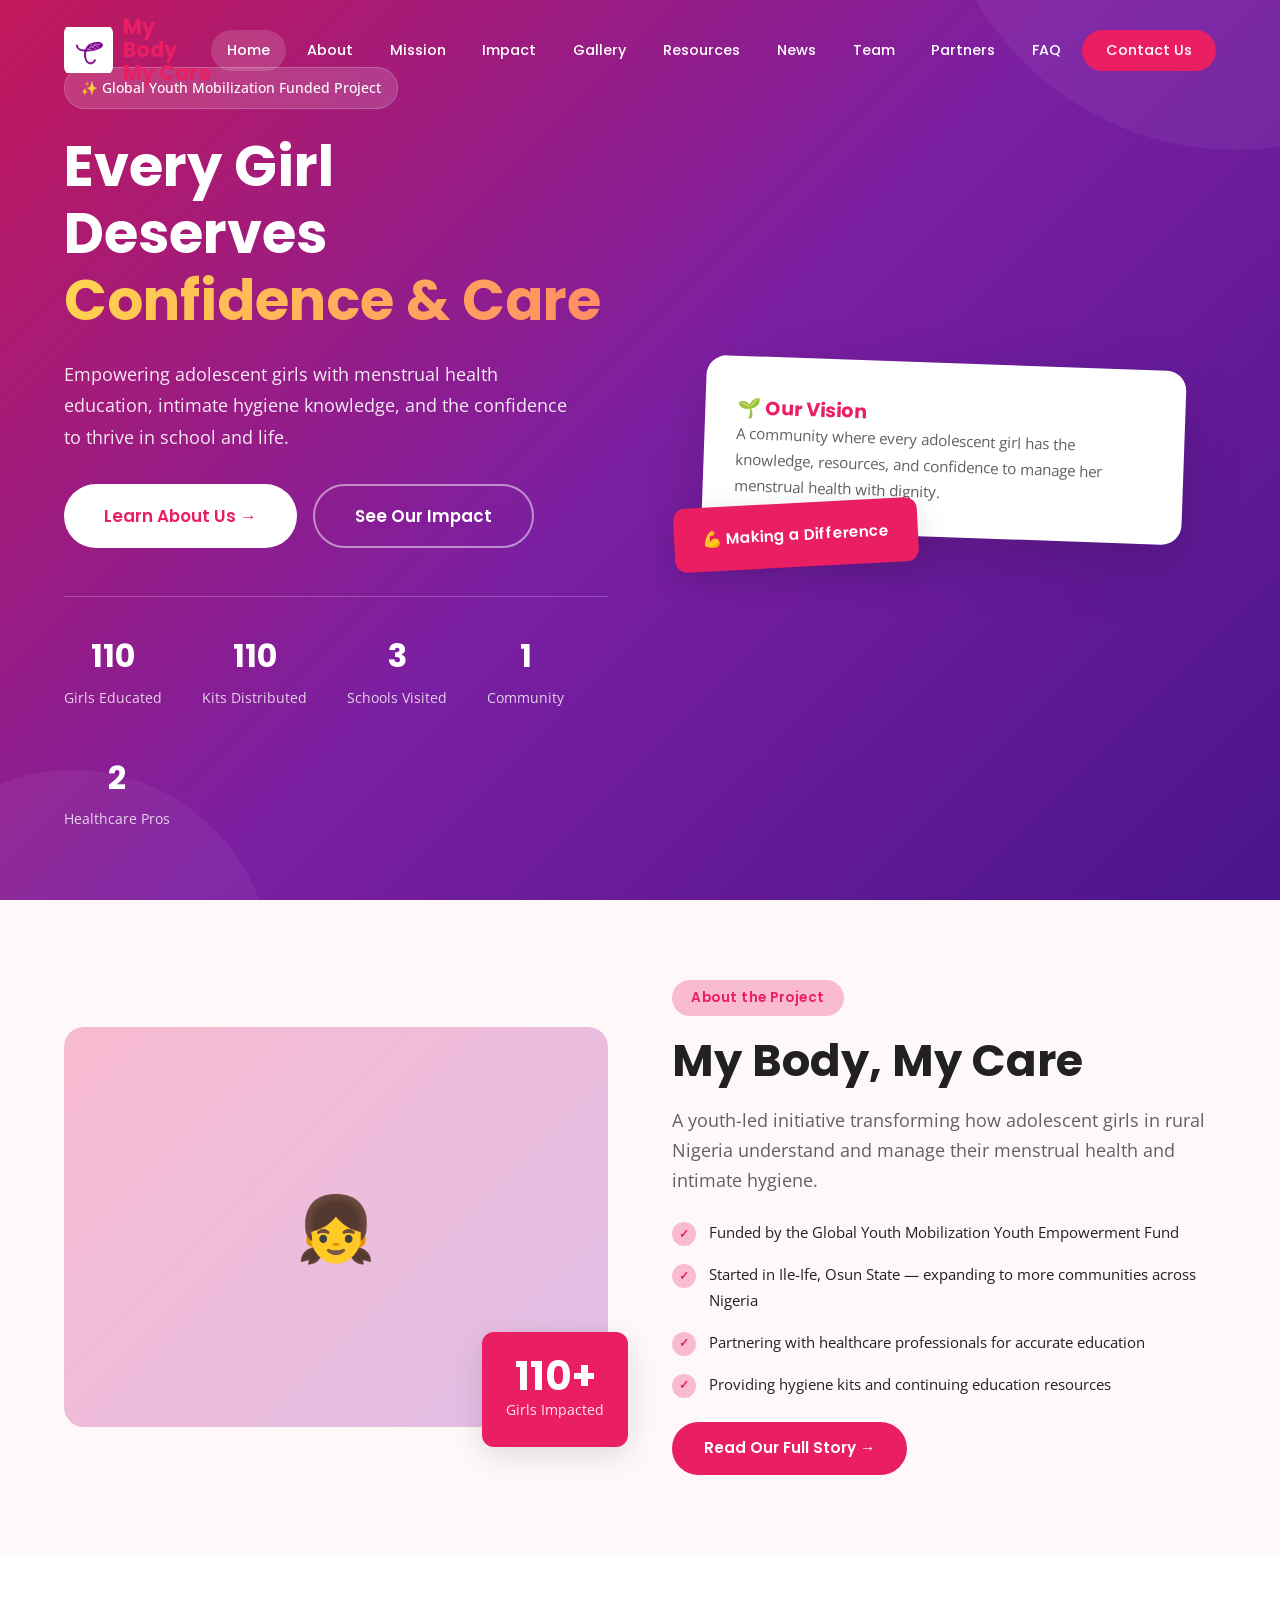
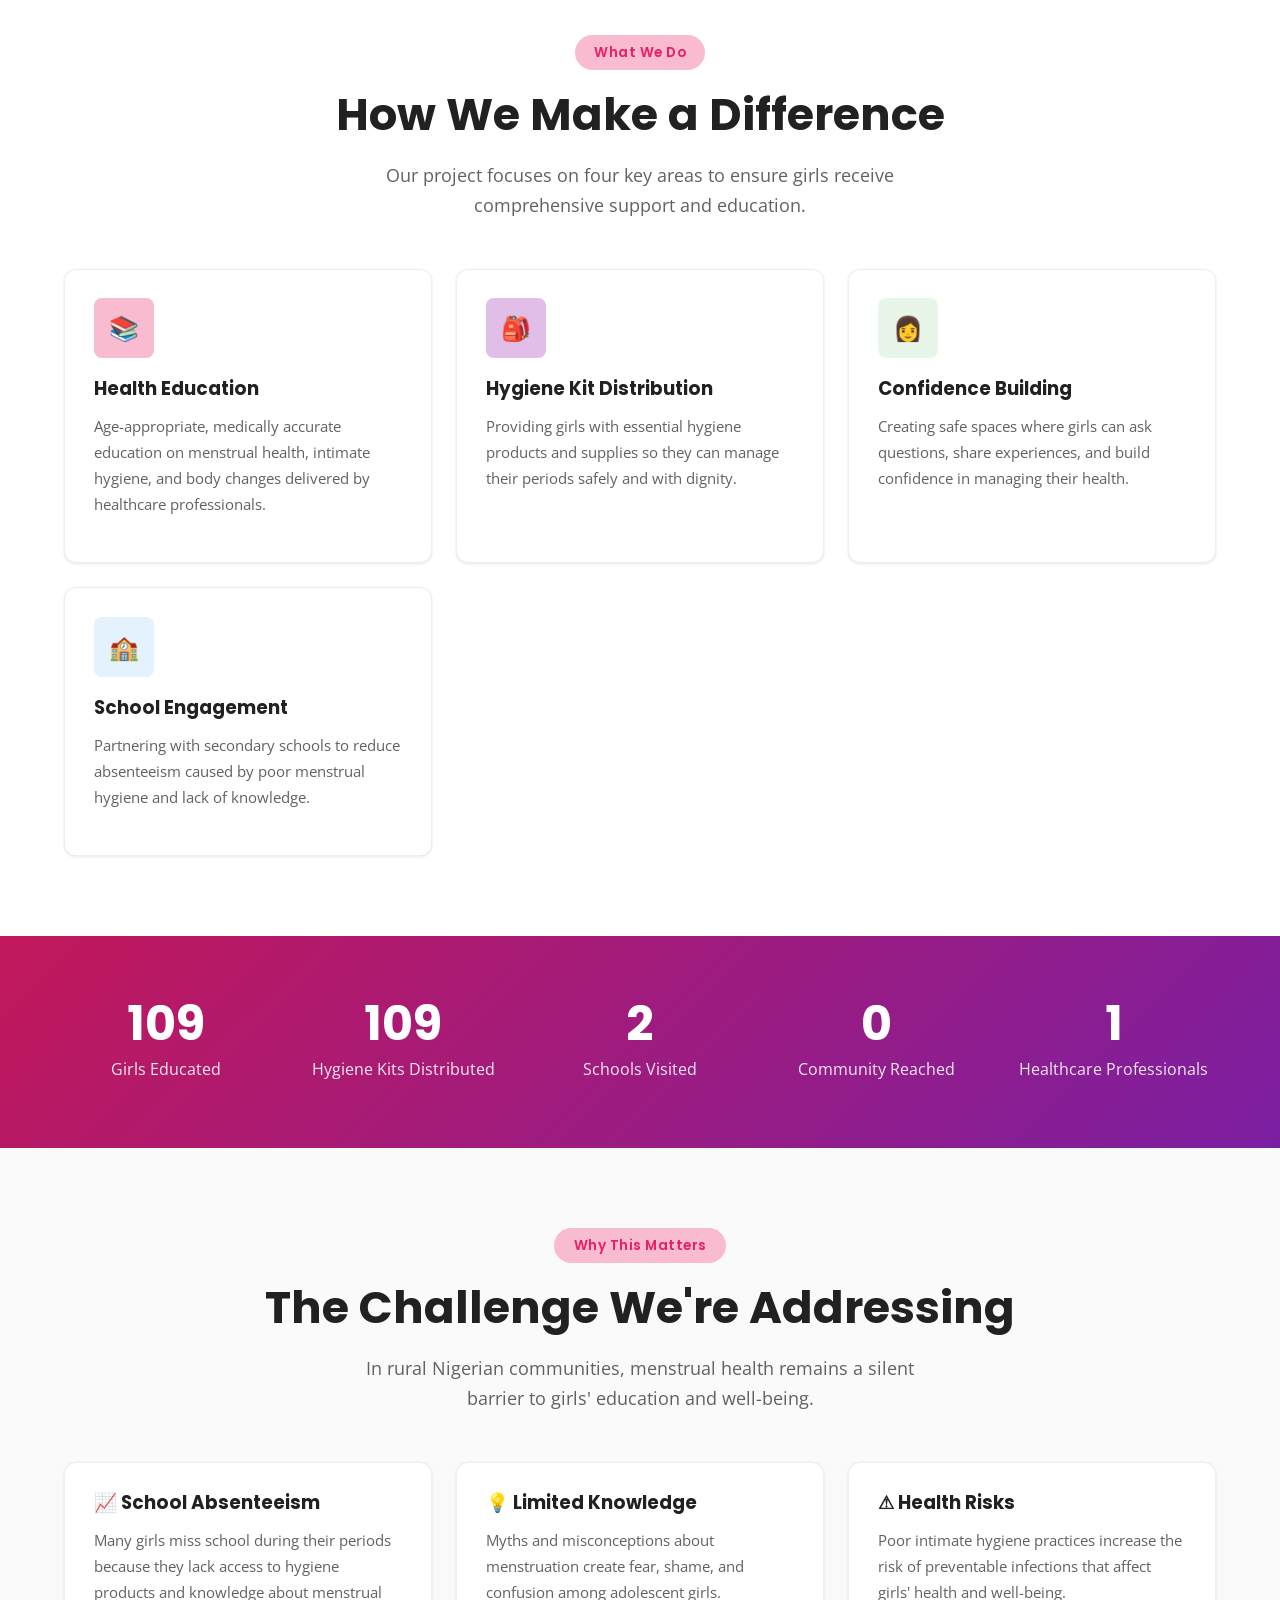
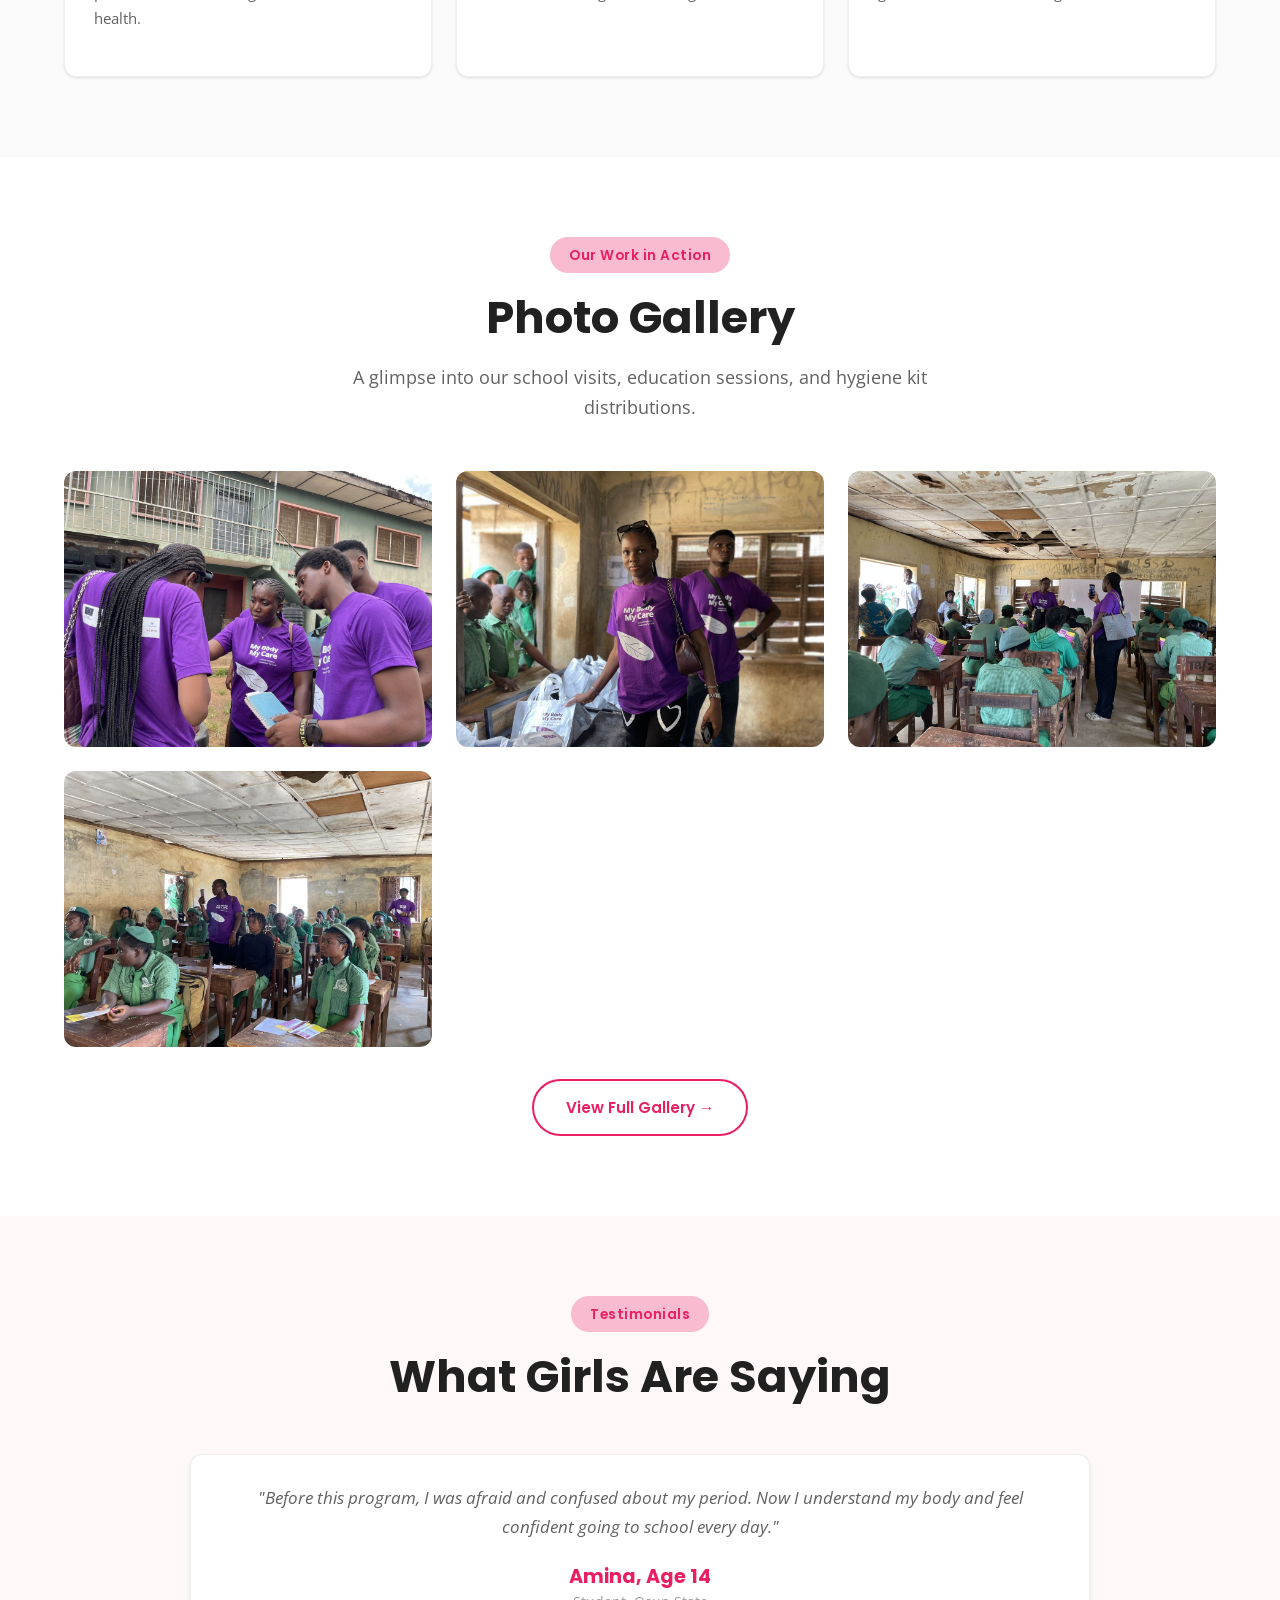
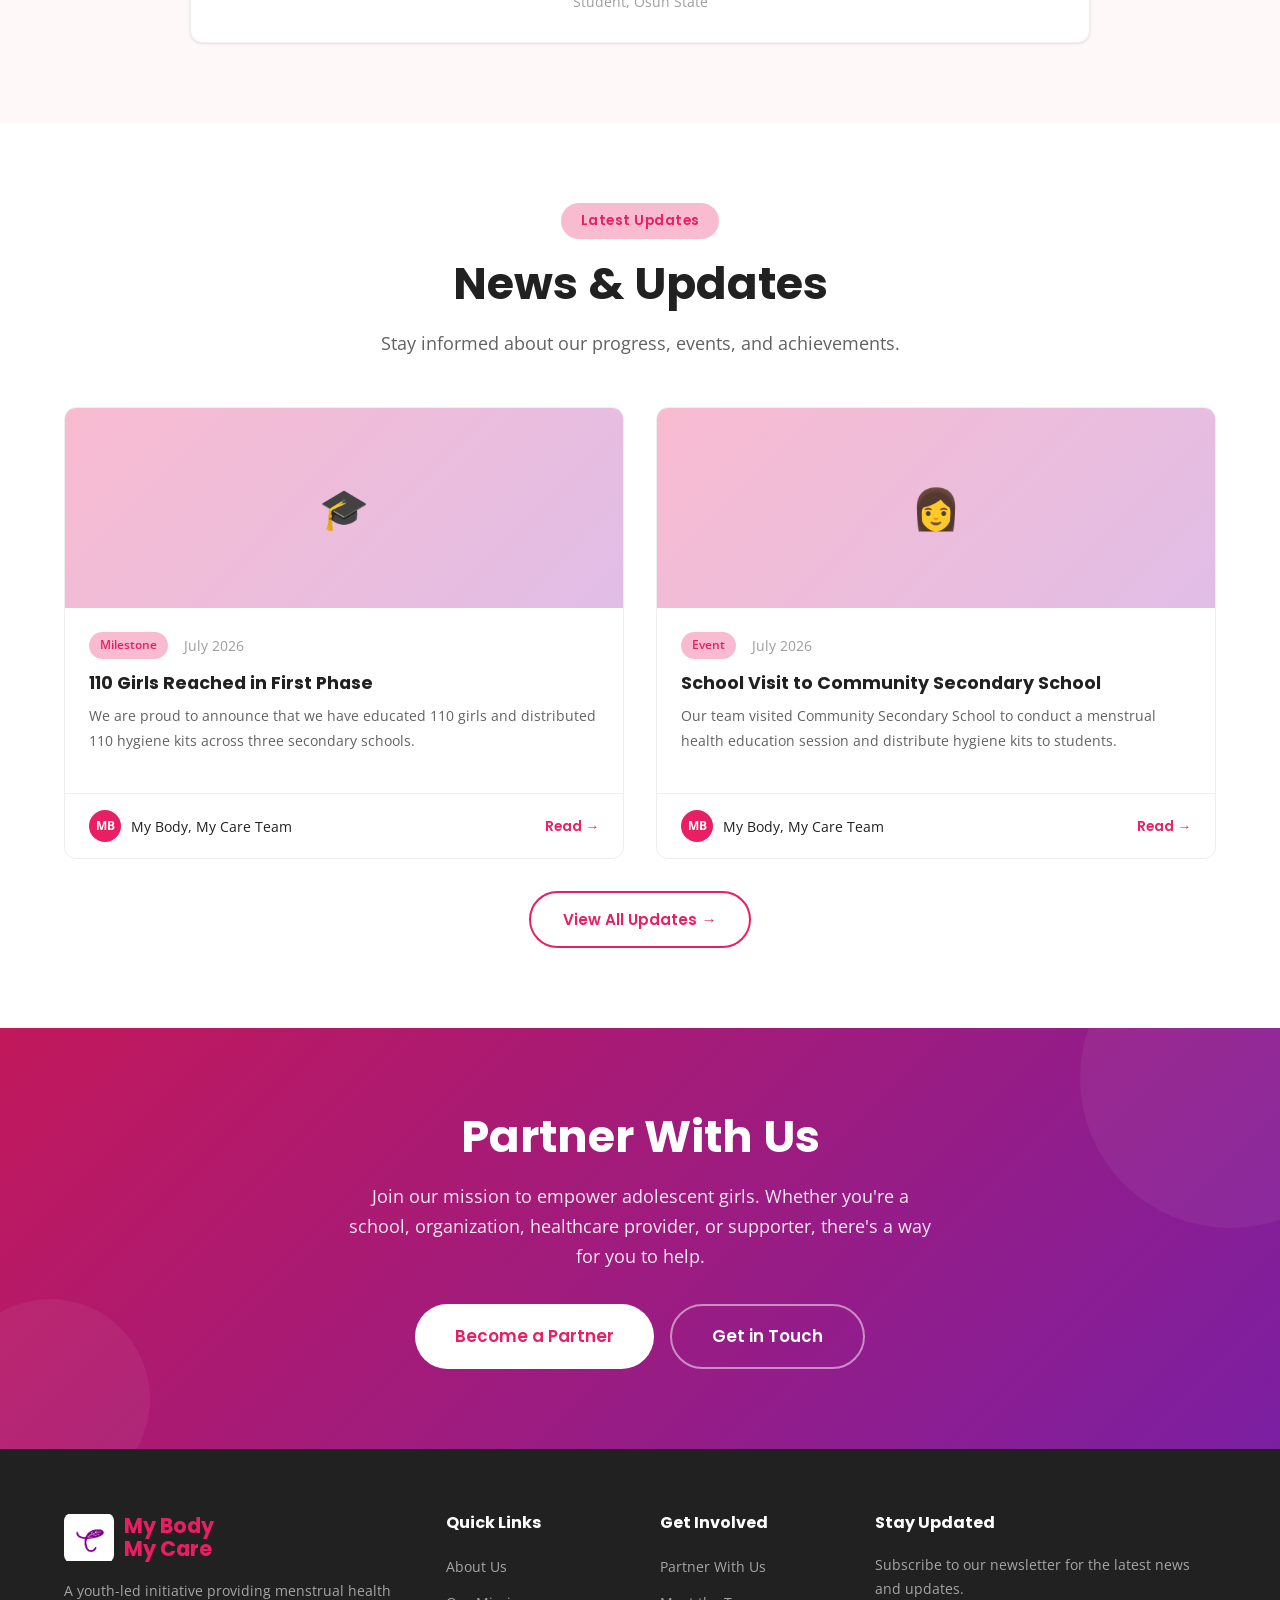
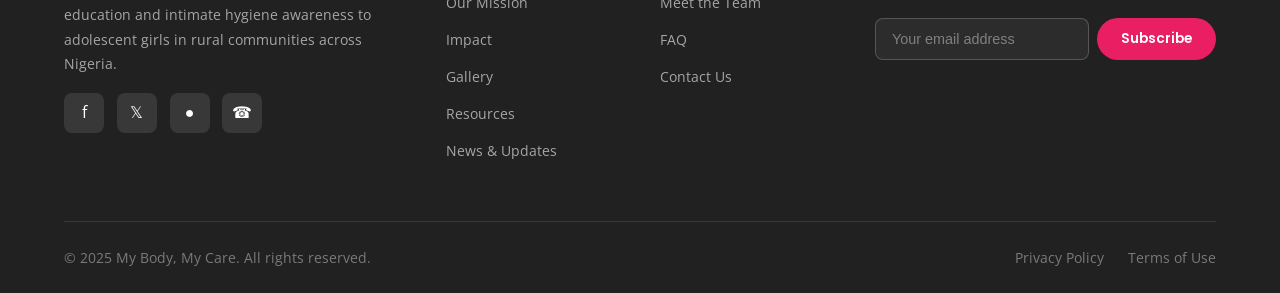
==== index.html @ 306cb2c7 "Fix news dates: Grant Sep 2025, others Jun/Jul 2026" ====
<!DOCTYPE html>
<html lang="en">
<head>
  <meta charset="UTF-8">
  <meta name="viewport" content="width=device-width, initial-scale=1.0">
  <meta name="description" content="My Body, My Care - Intimate hygiene awareness and menstrual health education for adolescent girls in rural communities across Nigeria.">
  <meta name="keywords" content="menstrual health, intimate hygiene, girls education, Nigeria, youth empowerment, SDG3, SDG5">
  <meta name="author" content="My Body, My Care Project">
  <meta property="og:title" content="My Body, My Care - Intimate Hygiene Awareness for Girls">
  <meta property="og:description" content="Empowering adolescent girls with menstrual health education and intimate hygiene awareness in rural Nigeria.">
  <meta property="og:type" content="website">
  <title>My Body, My Care | Intimate Hygiene Awareness for Girls</title>
  <link rel="preconnect" href="https://fonts.googleapis.com">
  <link rel="preconnect" href="https://fonts.gstatic.com" crossorigin>
  <link href="https://fonts.googleapis.com/css2?family=Open+Sans:wght@400;500;600;700&family=Poppins:wght@400;500;600;700;800&display=swap" rel="stylesheet">
  <link rel="stylesheet" href="css/style.css">
</head>
<body>

  <!-- Navigation -->
  <nav class="navbar" id="navbar">
    <div class="container">
      <a href="index.html" class="navbar-brand"><span class="brand-icon"><img src="images/logo.jpeg" alt="My Body My Care Logo"></span><span class="brand-text"><span class="brand-line">My Body</span><span class="brand-line">My Care</span></span></a>
      <div class="nav-links" id="navLinks">
        <a href="index.html" class="active">Home</a>
        <a href="about.html">About</a>
        <a href="mission.html">Mission</a>
        <a href="impact.html">Impact</a>
        <a href="gallery.html">Gallery</a>
        <a href="resources.html">Resources</a>
        <a href="news.html">News</a>
        <a href="team.html">Team</a>
        <a href="partners.html">Partners</a>
        <a href="faq.html">FAQ</a>
        <a href="contact.html" class="nav-cta">Contact Us</a>
      </div>
      <button class="menu-toggle" id="menuToggle" aria-label="Toggle menu">
        <span></span>
        <span></span>
        <span></span>
      </button>
    </div>
    <div class="menu-overlay" id="menuOverlay"></div>
  </nav>

  <!-- Hero Section -->
  <section class="hero">
    <div class="container">
      <div class="hero-content">
        <span class="hero-badge">&#10024; Global Youth Mobilization Funded Project</span>
        <h1>
          Every Girl Deserves
          <span class="highlight">Confidence & Care</span>
        </h1>
        <p>Empowering adolescent girls with menstrual health education, intimate hygiene knowledge, and the confidence to thrive in school and life.</p>
        <div class="hero-buttons">
          <a href="about.html" class="btn btn-white btn-lg">Learn About Us &#8594;</a>
          <a href="impact.html" class="btn btn-outline btn-lg" style="border-color:rgba(255,255,255,0.5);color:#fff;">See Our Impact</a>
        </div>
        <div class="hero-stats">
          <div class="hero-stat">
            <span class="stat-number" data-count="110">0</span>
            <span class="stat-label">Girls Educated</span>
          </div>
          <div class="hero-stat">
            <span class="stat-number" data-count="110">0</span>
            <span class="stat-label">Kits Distributed</span>
          </div>
          <div class="hero-stat">
            <span class="stat-number" data-count="3">0</span>
            <span class="stat-label">Schools Visited</span>
          </div>
          <div class="hero-stat">
            <span class="stat-number" data-count="1">0</span>
            <span class="stat-label">Community</span>
          </div>
          <div class="hero-stat">
            <span class="stat-number" data-count="2">0</span>
            <span class="stat-label">Healthcare Pros</span>
          </div>
        </div>
      </div>
      <div class="hero-visual">
        <div class="hero-image-wrapper">
          <div class="hero-card">
            <h4>&#127793; Our Vision</h4>
            <p>A community where every adolescent girl has the knowledge, resources, and confidence to manage her menstrual health with dignity.</p>
          </div>
          <div class="hero-card-alt">
            &#128170; Making a Difference
          </div>
        </div>
      </div>
    </div>
  </section>

  <!-- About Preview -->
  <section class="py-section bg-pink">
    <div class="container">
      <div class="about-grid">
        <div class="about-image fade-up">
          <div class="image-placeholder">&#128103;</div>
          <div class="experience-badge">
            <span class="badge-number">110+</span>
            <span class="badge-text">Girls Impacted</span>
          </div>
        </div>
        <div class="about-content fade-up">
          <span class="section-badge">About the Project</span>
          <h2>My Body, My Care</h2>
          <p class="lead">A youth-led initiative transforming how adolescent girls in rural Nigeria understand and manage their menstrual health and intimate hygiene.</p>
          <ul class="about-list">
            <li>
              <span class="check-icon">&#10003;</span>
              <span>Funded by the Global Youth Mobilization Youth Empowerment Fund</span>
            </li>
            <li>
              <span class="check-icon">&#10003;</span>
              <span>Started in Ile-Ife, Osun State &mdash; expanding to more communities across Nigeria</span>
            </li>
            <li>
              <span class="check-icon">&#10003;</span>
              <span>Partnering with healthcare professionals for accurate education</span>
            </li>
            <li>
              <span class="check-icon">&#10003;</span>
              <span>Providing hygiene kits and continuing education resources</span>
            </li>
          </ul>
          <a href="about.html" class="btn btn-primary">Read Our Full Story &#8594;</a>
        </div>
      </div>
    </div>
  </section>

  <!-- What We Do -->
  <section class="py-section">
    <div class="container">
      <div class="section-header fade-up">
        <span class="section-badge">What We Do</span>
        <h2 class="section-title">How We Make a Difference</h2>
        <p class="section-subtitle">Our project focuses on four key areas to ensure girls receive comprehensive support and education.</p>
      </div>
      <div class="features-grid">
        <div class="card fade-up">
          <div class="card-body">
            <div class="card-icon pink">&#128218;</div>
            <h3>Health Education</h3>
            <p>Age-appropriate, medically accurate education on menstrual health, intimate hygiene, and body changes delivered by healthcare professionals.</p>
          </div>
        </div>
        <div class="card fade-up">
          <div class="card-body">
            <div class="card-icon purple">&#127890;</div>
            <h3>Hygiene Kit Distribution</h3>
            <p>Providing girls with essential hygiene products and supplies so they can manage their periods safely and with dignity.</p>
          </div>
        </div>
        <div class="card fade-up">
          <div class="card-body">
            <div class="card-icon green">&#128105;</div>
            <h3>Confidence Building</h3>
            <p>Creating safe spaces where girls can ask questions, share experiences, and build confidence in managing their health.</p>
          </div>
        </div>
        <div class="card fade-up">
          <div class="card-body">
            <div class="card-icon blue">&#127979;</div>
            <h3>School Engagement</h3>
            <p>Partnering with secondary schools to reduce absenteeism caused by poor menstrual hygiene and lack of knowledge.</p>
          </div>
        </div>
      </div>
    </div>
  </section>

  <!-- Stats Section -->
  <section class="stats-section">
    <div class="container">
      <div class="stats-grid">
        <div class="stat-item fade-up">
          <span class="stat-number" data-count="110">0</span>
          <span class="stat-label">Girls Educated</span>
        </div>
        <div class="stat-item fade-up">
          <span class="stat-number" data-count="110">0</span>
          <span class="stat-label">Hygiene Kits Distributed</span>
        </div>
        <div class="stat-item fade-up">
          <span class="stat-number" data-count="3">0</span>
          <span class="stat-label">Schools Visited</span>
        </div>
        <div class="stat-item fade-up">
          <span class="stat-number" data-count="1">0</span>
          <span class="stat-label">Community Reached</span>
        </div>
        <div class="stat-item fade-up">
          <span class="stat-number" data-count="2">0</span>
          <span class="stat-label">Healthcare Professionals</span>
        </div>
      </div>
    </div>
  </section>

  <!-- Why This Matters -->
  <section class="py-section bg-light">
    <div class="container">
      <div class="section-header fade-up">
        <span class="section-badge">Why This Matters</span>
        <h2 class="section-title">The Challenge We're Addressing</h2>
        <p class="section-subtitle">In rural Nigerian communities, menstrual health remains a silent barrier to girls' education and well-being.</p>
      </div>
      <div class="features-grid">
        <div class="card fade-up">
          <div class="card-body">
            <h3>&#128200; School Absenteeism</h3>
            <p>Many girls miss school during their periods because they lack access to hygiene products and knowledge about menstrual health.</p>
          </div>
        </div>
        <div class="card fade-up">
          <div class="card-body">
            <h3>&#128161; Limited Knowledge</h3>
            <p>Myths and misconceptions about menstruation create fear, shame, and confusion among adolescent girls.</p>
          </div>
        </div>
        <div class="card fade-up">
          <div class="card-body">
            <h3>&#9888; Health Risks</h3>
            <p>Poor intimate hygiene practices increase the risk of preventable infections that affect girls' health and well-being.</p>
          </div>
        </div>
      </div>
    </div>
  </section>

  <!-- Gallery Preview -->
  <section class="py-section">
    <div class="container">
      <div class="section-header fade-up">
        <span class="section-badge">Our Work in Action</span>
        <h2 class="section-title">Photo Gallery</h2>
        <p class="section-subtitle">A glimpse into our school visits, education sessions, and hygiene kit distributions.</p>
      </div>
      <div class="gallery-grid">
        <div class="gallery-item fade-up">
          <img src="images/IMG_1125.jpg" alt="School visit">
          <div class="gallery-overlay">
            <h4>School Visit</h4>
            <p>Health education at secondary school</p>
          </div>
        </div>
        <div class="gallery-item fade-up">
          <img src="images/IMG_1215.jpg" alt="Kit distribution">
          <div class="gallery-overlay">
            <h4>Kit Distribution</h4>
            <p>Providing hygiene products to girls</p>
          </div>
        </div>
        <div class="gallery-item fade-up">
          <img src="images/IMG_1191.jpg" alt="School visit">
          <div class="gallery-overlay">
            <h4>School Visit</h4>
            <p>Educating girls on menstrual health</p>
          </div>
        </div>
        <div class="gallery-item fade-up">
          <img src="images/IMG_1237.jpg" alt="School visit">
          <div class="gallery-overlay">
            <h4>School Visit</h4>
            <p>Making a difference together</p>
          </div>
        </div>
      </div>
      <div class="text-center mt-3">
        <a href="gallery.html" class="btn btn-outline">View Full Gallery &#8594;</a>
      </div>
    </div>
  </section>

  <!-- Testimonial -->
  <section class="py-section bg-pink">
    <div class="container">
      <div class="section-header fade-up">
        <span class="section-badge">Testimonials</span>
        <h2 class="section-title">What Girls Are Saying</h2>
      </div>
      <div class="features-grid" style="max-width:900px;margin:0 auto;">
        <div class="card fade-up">
          <div class="card-body text-center">
            <p style="font-style:italic;font-size:1.05rem;color:var(--gray-700);margin-bottom:1.5rem;">"Before this program, I was afraid and confused about my period. Now I understand my body and feel confident going to school every day."</p>
            <h4 style="color:var(--primary);">Amina, Age 14</h4>
            <p style="font-size:0.85rem;color:var(--gray-500);margin:0;">Student, Osun State</p>
          </div>
        </div>
      </div>
    </div>
  </section>

  <!-- Latest News Preview -->
  <section class="py-section">
    <div class="container">
      <div class="section-header fade-up">
        <span class="section-badge">Latest Updates</span>
        <h2 class="section-title">News & Updates</h2>
        <p class="section-subtitle">Stay informed about our progress, events, and achievements.</p>
      </div>
      <div class="blog-grid">
        <div class="blog-card fade-up">
          <div class="blog-image">
            <div class="placeholder-img">&#127891;</div>
          </div>
          <div class="blog-body">
            <div class="blog-meta">
              <span class="blog-tag">Milestone</span>
              <span>July 2026</span>
            </div>
            <h3><a href="news.html">110 Girls Reached in First Phase</a></h3>
            <p>We are proud to announce that we have educated 110 girls and distributed 110 hygiene kits across three secondary schools.</p>
          </div>
          <div class="blog-footer">
            <div class="blog-author">
              <span class="blog-author-avatar">MB</span>
              <span>My Body, My Care Team</span>
            </div>
            <a href="news.html" class="read-more">Read &#8594;</a>
          </div>
        </div>
        <div class="blog-card fade-up">
          <div class="blog-image">
            <div class="placeholder-img">&#128105;</div>
          </div>
          <div class="blog-body">
            <div class="blog-meta">
              <span class="blog-tag">Event</span>
              <span>July 2026</span>
            </div>
            <h3><a href="news.html">School Visit to Community Secondary School</a></h3>
            <p>Our team visited Community Secondary School to conduct a menstrual health education session and distribute hygiene kits to students.</p>
          </div>
          <div class="blog-footer">
            <div class="blog-author">
              <span class="blog-author-avatar">MB</span>
              <span>My Body, My Care Team</span>
            </div>
            <a href="news.html" class="read-more">Read &#8594;</a>
          </div>
        </div>
      </div>
      <div class="text-center mt-3">
        <a href="news.html" class="btn btn-outline">View All Updates &#8594;</a>
      </div>
    </div>
  </section>

  <!-- CTA Section -->
  <section class="cta-section">
    <div class="container">
      <h2 class="fade-up">Partner With Us</h2>
      <p class="fade-up">Join our mission to empower adolescent girls. Whether you're a school, organization, healthcare provider, or supporter, there's a way for you to help.</p>
      <div class="cta-buttons fade-up">
        <a href="partners.html" class="btn btn-white btn-lg">Become a Partner</a>
        <a href="contact.html" class="btn btn-outline btn-lg" style="border-color:rgba(255,255,255,0.5);color:#fff;">Get in Touch</a>
      </div>
    </div>
  </section>

  <!-- Footer -->
  <footer class="footer">
    <div class="container">
      <div class="footer-grid">
        <div>
          <div class="footer-brand"><span class="brand-icon"><img src="images/logo.jpeg" alt="My Body My Care Logo"></span><span class="brand-text"><span class="brand-line">My Body</span><span class="brand-line">My Care</span></span></div>
          <p>A youth-led initiative providing menstrual health education and intimate hygiene awareness to adolescent girls in rural communities across Nigeria.</p>
          <div class="footer-social">
            <a href="#" aria-label="Facebook">&#102;</a>
            <a href="#" aria-label="Twitter">&#120143;</a>
            <a href="#" aria-label="Instagram">&#9679;</a>
            <a href="#" aria-label="WhatsApp">&#9742;</a>
          </div>
        </div>
        <div>
          <h4>Quick Links</h4>
          <ul class="footer-links">
            <li><a href="about.html">About Us</a></li>
            <li><a href="mission.html">Our Mission</a></li>
            <li><a href="impact.html">Impact</a></li>
            <li><a href="gallery.html">Gallery</a></li>
            <li><a href="resources.html">Resources</a></li>
            <li><a href="news.html">News & Updates</a></li>
          </ul>
        </div>
        <div>
          <h4>Get Involved</h4>
          <ul class="footer-links">
            <li><a href="partners.html">Partner With Us</a></li>
            <li><a href="team.html">Meet the Team</a></li>
            <li><a href="faq.html">FAQ</a></li>
            <li><a href="contact.html">Contact Us</a></li>
          </ul>
        </div>
        <div class="footer-newsletter">
          <h4>Stay Updated</h4>
          <p>Subscribe to our newsletter for the latest news and updates.</p>
          <form class="newsletter-form" onsubmit="event.preventDefault();alert('Thank you for subscribing!');">
            <input type="email" placeholder="Your email address" required>
            <button type="submit" class="btn btn-primary btn-sm">Subscribe</button>
          </form>
        </div>
      </div>
      <div class="footer-bottom">
        <span>&copy; 2025 My Body, My Care. All rights reserved.</span>
        <div class="footer-bottom-links">
          <a href="#">Privacy Policy</a>
          <a href="#">Terms of Use</a>
        </div>
      </div>
    </div>
  </footer>

  <!-- Back to Top -->
  <button class="back-to-top" id="backToTop" aria-label="Back to top">&#8593;</button>

  <script src="js/main.js"></script>
</body>
</html>
---- css/style.css ----
/* ============================================
   MY BODY, MY CARE - Main Stylesheet
   ============================================ */

/* ---------- CSS Variables (Colors & Fonts) ---------- */
:root {
  --primary: #E91E63;
  --primary-dark: #C2185B;
  --primary-light: #F8BBD0;
  --secondary: #7B1FA2;
  --secondary-light: #E1BEE7;
  --white: #FFFFFF;
  --off-white: #FFF8F9;
  --gray-50: #FAFAFA;
  --gray-100: #F5F5F5;
  --gray-200: #EEEEEE;
  --gray-300: #E0E0E0;
  --gray-500: #9E9E9E;
  --gray-700: #616161;
  --gray-900: #212121;
  --success: #4CAF50;
  --info: #2196F3;
  --warning: #FF9800;
  --font-heading: 'Poppins', sans-serif;
  --font-body: 'Open Sans', sans-serif;
  --shadow-sm: 0 1px 3px rgba(0,0,0,0.1);
  --shadow-md: 0 4px 12px rgba(0,0,0,0.1);
  --shadow-lg: 0 8px 30px rgba(0,0,0,0.12);
  --shadow-xl: 0 20px 60px rgba(0,0,0,0.15);
  --radius-sm: 8px;
  --radius-md: 12px;
  --radius-lg: 20px;
  --radius-full: 50%;
  --transition: all 0.3s ease;
  --max-width: 1200px;
}

/* ---------- Reset & Base ---------- */
*, *::before, *::after {
  margin: 0;
  padding: 0;
  box-sizing: border-box;
}

html {
  scroll-behavior: smooth;
  font-size: 16px;
}

body {
  font-family: var(--font-body);
  color: var(--gray-900);
  background-color: var(--white);
  line-height: 1.7;
  overflow-x: hidden;
}

a {
  text-decoration: none;
  color: inherit;
  transition: var(--transition);
}

ul, ol {
  list-style: none;
}

img {
  max-width: 100%;
  height: auto;
  display: block;
}

h1, h2, h3, h4, h5, h6 {
  font-family: var(--font-heading);
  font-weight: 700;
  line-height: 1.3;
  color: var(--gray-900);
}

h1 { font-size: clamp(2rem, 5vw, 3.5rem); }
h2 { font-size: clamp(1.6rem, 4vw, 2.8rem); }
h3 { font-size: clamp(1.2rem, 3vw, 1.8rem); }
h4 { font-size: 1.2rem; }

p {
  margin-bottom: 1rem;
  color: var(--gray-700);
}

.container {
  width: 90%;
  max-width: var(--max-width);
  margin: 0 auto;
}

/* ---------- Utility Classes ---------- */
.text-center { text-align: center; }
.text-primary { color: var(--primary); }
.text-secondary { color: var(--secondary); }
.text-white { color: var(--white); }
.bg-primary { background-color: var(--primary); }
.bg-secondary { background-color: var(--secondary); }
.bg-light { background-color: var(--gray-50); }
.bg-pink { background-color: var(--off-white); }
.mt-1 { margin-top: 0.5rem; }
.mt-2 { margin-top: 1rem; }
.mt-3 { margin-top: 2rem; }
.mt-4 { margin-top: 3rem; }
.mb-1 { margin-bottom: 0.5rem; }
.mb-2 { margin-bottom: 1rem; }
.mb-3 { margin-bottom: 2rem; }
.mb-4 { margin-bottom: 3rem; }
.py-section { padding: 5rem 0; }
.py-sm { padding: 3rem 0; }

.section-badge {
  display: inline-block;
  padding: 0.4rem 1.2rem;
  background: var(--primary-light);
  color: var(--primary);
  font-family: var(--font-heading);
  font-size: 0.85rem;
  font-weight: 600;
  border-radius: 50px;
  margin-bottom: 1rem;
  letter-spacing: 0.5px;
}

.section-title {
  margin-bottom: 1rem;
}

.section-subtitle {
  font-size: 1.1rem;
  color: var(--gray-700);
  max-width: 600px;
  margin: 0 auto 2rem;
}

/* ---------- Buttons ---------- */
.btn {
  display: inline-flex;
  align-items: center;
  gap: 0.5rem;
  padding: 0.85rem 2rem;
  font-family: var(--font-heading);
  font-size: 0.95rem;
  font-weight: 600;
  border: none;
  border-radius: 50px;
  cursor: pointer;
  transition: var(--transition);
  text-align: center;
  justify-content: center;
}

.btn-primary {
  background: var(--primary);
  color: var(--white);
}
.btn-primary:hover {
  background: var(--primary-dark);
  transform: translateY(-2px);
  box-shadow: 0 8px 25px rgba(233,30,99,0.35);
}

.btn-secondary {
  background: var(--secondary);
  color: var(--white);
}
.btn-secondary:hover {
  background: #6A1B9A;
  transform: translateY(-2px);
  box-shadow: 0 8px 25px rgba(123,31,162,0.35);
}

.btn-outline {
  background: transparent;
  color: var(--primary);
  border: 2px solid var(--primary);
}
.btn-outline:hover {
  background: var(--primary);
  color: var(--white);
  transform: translateY(-2px);
}

.btn-white {
  background: var(--white);
  color: var(--primary);
}
.btn-white:hover {
  background: var(--gray-100);
  transform: translateY(-2px);
}

.btn-lg {
  padding: 1rem 2.5rem;
  font-size: 1.05rem;
}

.btn-sm {
  padding: 0.6rem 1.5rem;
  font-size: 0.85rem;
}

/* ---------- Navigation ---------- */
.navbar {
  position: fixed;
  top: 0;
  left: 0;
  width: 100%;
  z-index: 1000;
  padding: 1rem 0;
  transition: var(--transition);
  background: transparent;
}

.navbar.scrolled {
  background: var(--white);
  box-shadow: var(--shadow-md);
  padding: 0.6rem 0;
}

.navbar .container {
  display: flex;
  align-items: center;
  justify-content: space-between;
}

.navbar-brand {
  display: flex;
  align-items: center;
  gap: 0.6rem;
  font-family: var(--font-heading);
  font-size: 1.3rem;
  font-weight: 700;
  color: var(--primary);
  line-height: 1.1;
}

.navbar-brand .brand-text {
  display: flex;
  flex-direction: column;
}

.navbar-brand .brand-line {
  display: block;
}

.navbar-brand .brand-icon {
  width: 50px;
  height: 50px;
  border-radius: var(--radius-sm);
  display: flex;
  align-items: center;
  justify-content: center;
  overflow: hidden;
}

.navbar-brand .brand-icon img {
  width: 100%;
  height: 100%;
  object-fit: contain;
}

.nav-links {
  display: flex;
  align-items: center;
  gap: 0.3rem;
}

.nav-links a {
  padding: 0.5rem 1rem;
  font-family: var(--font-heading);
  font-size: 0.9rem;
  font-weight: 500;
  color: var(--white);
  border-radius: 50px;
  transition: var(--transition);
}

.navbar.scrolled .nav-links a {
  color: var(--gray-700);
}

.nav-links a:hover,
.nav-links a.active {
  background: rgba(255,255,255,0.15);
  color: var(--white);
}

.navbar.scrolled .nav-links a:hover,
.navbar.scrolled .nav-links a.active {
  background: var(--primary-light);
  color: var(--primary);
}

.nav-cta {
  background: var(--primary) !important;
  color: var(--white) !important;
  padding: 0.5rem 1.5rem !important;
  border-radius: 50px !important;
  white-space: nowrap !important;
}

.nav-cta:hover {
  background: var(--primary-dark) !important;
  transform: translateY(-1px);
}

/* Mobile Menu Toggle */
.menu-toggle {
  display: none;
  flex-direction: column;
  gap: 5px;
  cursor: pointer;
  padding: 5px;
  background: none;
  border: none;
}

.menu-toggle span {
  width: 25px;
  height: 3px;
  background: var(--white);
  border-radius: 3px;
  transition: var(--transition);
}

.navbar.scrolled .menu-toggle span {
  background: var(--gray-900);
}

/* ---------- Hero Section ---------- */
.hero {
  min-height: 100vh;
  display: flex;
  align-items: center;
  position: relative;
  overflow: hidden;
  background: linear-gradient(135deg, #C2185B 0%, #7B1FA2 50%, #4A148C 100%);
}

.hero::before {
  content: '';
  position: absolute;
  top: -50%;
  right: -20%;
  width: 600px;
  height: 600px;
  background: rgba(255,255,255,0.05);
  border-radius: var(--radius-full);
}

.hero::after {
  content: '';
  position: absolute;
  bottom: -30%;
  left: -10%;
  width: 400px;
  height: 400px;
  background: rgba(255,255,255,0.05);
  border-radius: var(--radius-full);
}

.hero .container {
  display: grid;
  grid-template-columns: 1fr 1fr;
  gap: 4rem;
  align-items: center;
  position: relative;
  z-index: 1;
}

.hero-content {
  color: var(--white);
}

.hero-badge {
  display: inline-flex;
  align-items: center;
  gap: 0.5rem;
  padding: 0.5rem 1rem;
  background: rgba(255,255,255,0.15);
  backdrop-filter: blur(10px);
  border-radius: 50px;
  font-size: 0.85rem;
  font-weight: 500;
  margin-bottom: 1.5rem;
  border: 1px solid rgba(255,255,255,0.2);
}

.hero h1 {
  color: var(--white);
  margin-bottom: 1.5rem;
  line-height: 1.2;
}

.hero h1 .highlight {
  display: block;
  background: linear-gradient(120deg, #FFD54F 0%, #FF8A65 100%);
  -webkit-background-clip: text;
  -webkit-text-fill-color: transparent;
  background-clip: text;
}

.hero p {
  color: rgba(255,255,255,0.9);
  font-size: 1.15rem;
  margin-bottom: 2rem;
  max-width: 520px;
}

.hero-buttons {
  display: flex;
  gap: 1rem;
  flex-wrap: wrap;
}

.hero-stats {
  display: flex;
  flex-wrap: wrap;
  gap: 2.5rem;
  margin-top: 3rem;
  padding-top: 2rem;
  border-top: 1px solid rgba(255,255,255,0.2);
}

.hero-stat {
  text-align: center;
}

.hero-stat .stat-number {
  font-family: var(--font-heading);
  font-size: 2rem;
  font-weight: 700;
  display: block;
}

.hero-stat .stat-label {
  font-size: 0.85rem;
  opacity: 0.8;
}

.hero-visual {
  display: flex;
  justify-content: center;
  align-items: center;
}

.hero-image-wrapper {
  position: relative;
  width: 100%;
  max-width: 480px;
}

.hero-card {
  background: var(--white);
  border-radius: var(--radius-lg);
  padding: 2rem;
  box-shadow: var(--shadow-xl);
  transform: rotate(2deg);
}

.hero-card-alt {
  position: absolute;
  bottom: -30px;
  left: -30px;
  background: var(--primary);
  color: var(--white);
  border-radius: var(--radius-md);
  padding: 1.2rem 1.8rem;
  box-shadow: var(--shadow-lg);
  transform: rotate(-3deg);
  font-family: var(--font-heading);
  font-weight: 600;
  font-size: 0.95rem;
  display: flex;
  align-items: center;
  gap: 0.6rem;
}

.hero-card p {
  color: var(--gray-700);
  font-size: 0.95rem;
  margin: 0;
}

.hero-card h4 {
  margin-top: 0.5rem;
  color: var(--primary);
}

/* ---------- Page Hero (Inner Pages) ---------- */
.page-hero {
  padding: 8rem 0 4rem;
  background: linear-gradient(135deg, #C2185B 0%, #7B1FA2 50%, #4A148C 100%);
  text-align: center;
  color: var(--white);
  position: relative;
}

.page-hero::before {
  content: '';
  position: absolute;
  top: -50%;
  right: -20%;
  width: 500px;
  height: 500px;
  background: rgba(255,255,255,0.05);
  border-radius: var(--radius-full);
}

.page-hero h1 {
  color: var(--white);
  margin-bottom: 1rem;
  position: relative;
}

.page-hero p {
  color: rgba(255,255,255,0.85);
  font-size: 1.1rem;
  max-width: 600px;
  margin: 0 auto;
  position: relative;
}

.breadcrumb {
  display: flex;
  justify-content: center;
  gap: 0.5rem;
  margin-top: 1.5rem;
  font-size: 0.9rem;
  position: relative;
}

.breadcrumb a {
  color: rgba(255,255,255,0.7);
}

.breadcrumb a:hover {
  color: var(--white);
}

.breadcrumb .separator {
  color: rgba(255,255,255,0.5);
}

.breadcrumb .current {
  color: var(--white);
  font-weight: 600;
}

/* ---------- Section Headers ---------- */
.section-header {
  text-align: center;
  margin-bottom: 3rem;
}

.section-header .section-badge {
  margin-bottom: 1rem;
}

/* ---------- Cards ---------- */
.card {
  background: var(--white);
  border-radius: var(--radius-md);
  overflow: hidden;
  box-shadow: var(--shadow-sm);
  transition: var(--transition);
  border: 1px solid var(--gray-200);
}

.card:hover {
  transform: translateY(-5px);
  box-shadow: var(--shadow-lg);
  border-color: transparent;
}

.card-body {
  padding: 1.8rem;
}

.card-icon {
  width: 60px;
  height: 60px;
  border-radius: var(--radius-sm);
  display: flex;
  align-items: center;
  justify-content: center;
  font-size: 1.5rem;
  margin-bottom: 1.2rem;
}

.card-icon.pink {
  background: var(--primary-light);
  color: var(--primary);
}

.card-icon.purple {
  background: var(--secondary-light);
  color: var(--secondary);
}

.card-icon.green {
  background: #E8F5E9;
  color: var(--success);
}

.card-icon.blue {
  background: #E3F2FD;
  color: var(--info);
}

.card h3 {
  margin-bottom: 0.8rem;
  font-size: 1.15rem;
}

.card p {
  font-size: 0.95rem;
  color: var(--gray-700);
}

/* ---------- Feature Cards Grid ---------- */
.features-grid {
  display: grid;
  grid-template-columns: repeat(auto-fit, minmax(280px, 1fr));
  gap: 1.5rem;
}

/* ---------- Impact / Stats ---------- */
.stats-section {
  background: linear-gradient(135deg, #C2185B 0%, #7B1FA2 100%);
  color: var(--white);
  padding: 4rem 0;
}

.stats-grid {
  display: grid;
  grid-template-columns: repeat(auto-fit, minmax(200px, 1fr));
  gap: 2rem;
  text-align: center;
}

.stat-item .stat-number {
  font-family: var(--font-heading);
  font-size: 3rem;
  font-weight: 700;
  display: block;
  line-height: 1;
}

.stat-item .stat-label {
  font-size: 1rem;
  opacity: 0.9;
  margin-top: 0.5rem;
  display: block;
}

/* ---------- About Section ---------- */
.about-grid {
  display: grid;
  grid-template-columns: 1fr 1fr;
  gap: 4rem;
  align-items: center;
}

.about-image {
  position: relative;
}

.about-image .image-placeholder {
  width: 100%;
  height: 400px;
  background: linear-gradient(135deg, var(--primary-light), var(--secondary-light));
  border-radius: var(--radius-lg);
  display: flex;
  align-items: center;
  justify-content: center;
  font-size: 4rem;
}

.about-image .experience-badge {
  position: absolute;
  bottom: -20px;
  right: -20px;
  background: var(--primary);
  color: var(--white);
  padding: 1.5rem;
  border-radius: var(--radius-md);
  text-align: center;
  box-shadow: var(--shadow-lg);
}

.about-image .experience-badge .badge-number {
  font-family: var(--font-heading);
  font-size: 2.5rem;
  font-weight: 700;
  display: block;
  line-height: 1;
}

.about-image .experience-badge .badge-text {
  font-size: 0.85rem;
  opacity: 0.9;
}

.about-content h2 {
  margin-bottom: 1rem;
}

.about-content .lead {
  font-size: 1.1rem;
  color: var(--gray-700);
  margin-bottom: 1.5rem;
}

.about-list {
  margin: 1.5rem 0;
}

.about-list li {
  display: flex;
  align-items: flex-start;
  gap: 0.8rem;
  margin-bottom: 1rem;
  font-size: 0.95rem;
}

.about-list li .check-icon {
  width: 24px;
  height: 24px;
  min-width: 24px;
  background: var(--primary-light);
  color: var(--primary);
  border-radius: var(--radius-full);
  display: flex;
  align-items: center;
  justify-content: center;
  font-size: 0.75rem;
  font-weight: 700;
  margin-top: 2px;
}

/* ---------- Timeline ---------- */
.timeline {
  position: relative;
  padding-left: 2.5rem;
}

.timeline::before {
  content: '';
  position: absolute;
  left: 0;
  top: 0;
  bottom: 0;
  width: 3px;
  background: var(--primary-light);
  border-radius: 3px;
}

.timeline-item {
  position: relative;
  margin-bottom: 2.5rem;
  padding-left: 1rem;
}

.timeline-item::before {
  content: '';
  position: absolute;
  left: -2.65rem;
  top: 5px;
  width: 14px;
  height: 14px;
  background: var(--primary);
  border: 3px solid var(--white);
  border-radius: var(--radius-full);
  box-shadow: var(--shadow-sm);
}

.timeline-date {
  font-family: var(--font-heading);
  font-weight: 600;
  color: var(--primary);
  font-size: 0.9rem;
  margin-bottom: 0.3rem;
}

.timeline-item h4 {
  margin-bottom: 0.4rem;
}

.timeline-item p {
  font-size: 0.9rem;
  color: var(--gray-700);
}

/* ---------- Gallery ---------- */
.gallery-grid {
  display: grid;
  grid-template-columns: repeat(auto-fill, minmax(280px, 1fr));
  gap: 1.5rem;
}

.gallery-item {
  position: relative;
  border-radius: var(--radius-md);
  overflow: hidden;
  cursor: pointer;
  aspect-ratio: 4/3;
}

.gallery-item img,
.gallery-item .placeholder-img {
  width: 100%;
  height: 100%;
  object-fit: cover;
  transition: var(--transition);
}

.gallery-item .placeholder-img {
  background: linear-gradient(135deg, var(--primary-light), var(--secondary-light));
  display: flex;
  align-items: center;
  justify-content: center;
  font-size: 3rem;
}

.gallery-item:hover img,
.gallery-item:hover .placeholder-img {
  transform: scale(1.05);
}

.gallery-overlay {
  position: absolute;
  bottom: 0;
  left: 0;
  right: 0;
  background: linear-gradient(transparent, rgba(0,0,0,0.7));
  color: var(--white);
  padding: 2rem 1.2rem 1.2rem;
  transform: translateY(100%);
  transition: var(--transition);
}

.gallery-item:hover .gallery-overlay {
  transform: translateY(0);
}

.gallery-overlay h4 {
  color: var(--white);
  font-size: 1rem;
  margin-bottom: 0.2rem;
}

.gallery-overlay p {
  color: rgba(255,255,255,0.8);
  font-size: 0.85rem;
  margin: 0;
}

/* ---------- FAQ ---------- */
.faq-list {
  max-width: 800px;
  margin: 0 auto;
}

.faq-item {
  border: 1px solid var(--gray-200);
  border-radius: var(--radius-md);
  margin-bottom: 1rem;
  overflow: hidden;
  transition: var(--transition);
}

.faq-item.active {
  border-color: var(--primary-light);
  box-shadow: var(--shadow-sm);
}

.faq-question {
  width: 100%;
  padding: 1.2rem 1.5rem;
  background: var(--white);
  border: none;
  cursor: pointer;
  display: flex;
  align-items: center;
  justify-content: space-between;
  gap: 1rem;
  font-family: var(--font-heading);
  font-size: 1rem;
  font-weight: 600;
  color: var(--gray-900);
  text-align: left;
  transition: var(--transition);
}

.faq-question:hover {
  color: var(--primary);
}

.faq-icon {
  width: 30px;
  height: 30px;
  min-width: 30px;
  background: var(--primary-light);
  color: var(--primary);
  border-radius: var(--radius-full);
  display: flex;
  align-items: center;
  justify-content: center;
  font-size: 1.2rem;
  transition: var(--transition);
}

.faq-item.active .faq-icon {
  background: var(--primary);
  color: var(--white);
  transform: rotate(45deg);
}

.faq-answer {
  max-height: 0;
  overflow: hidden;
  transition: max-height 0.3s ease;
}

.faq-answer-inner {
  padding: 0 1.5rem 1.5rem;
  color: var(--gray-700);
  font-size: 0.95rem;
  line-height: 1.7;
}

/* ---------- Team ---------- */
.team-grid {
  display: grid;
  grid-template-columns: repeat(auto-fit, minmax(250px, 1fr));
  gap: 2rem;
}

.team-card {
  text-align: center;
  background: var(--white);
  border-radius: var(--radius-md);
  padding: 2rem 1.5rem;
  border: 1px solid var(--gray-200);
  transition: var(--transition);
}

.team-card:hover {
  transform: translateY(-5px);
  box-shadow: var(--shadow-lg);
  border-color: transparent;
}

.team-avatar {
  width: 120px;
  height: 120px;
  border-radius: var(--radius-full);
  margin: 0 auto 1.2rem;
  display: flex;
  align-items: center;
  justify-content: center;
  font-size: 2.5rem;
  font-family: var(--font-heading);
  font-weight: 700;
  color: var(--white);
}

.team-avatar.pink { background: linear-gradient(135deg, var(--primary), var(--primary-dark)); }
.team-avatar.purple { background: linear-gradient(135deg, var(--secondary), #4A148C); }
.team-avatar.green { background: linear-gradient(135deg, var(--success), #388E3C); }
.team-avatar.blue { background: linear-gradient(135deg, var(--info), #1565C0); }

.team-card h4 {
  margin-bottom: 0.3rem;
}

.team-card .team-role {
  color: var(--primary);
  font-weight: 600;
  font-size: 0.9rem;
  margin-bottom: 0.8rem;
}

.team-card p {
  font-size: 0.9rem;
  color: var(--gray-700);
}

/* ---------- Partners ---------- */
.partners-grid {
  display: grid;
  grid-template-columns: repeat(auto-fit, minmax(200px, 1fr));
  gap: 2rem;
  align-items: center;
}

.partner-card {
  display: flex;
  flex-direction: column;
  align-items: center;
  padding: 2rem;
  background: var(--white);
  border-radius: var(--radius-md);
  border: 1px solid var(--gray-200);
  transition: var(--transition);
}

.partner-card:hover {
  transform: translateY(-3px);
  box-shadow: var(--shadow-md);
}

.partner-logo {
  width: 100px;
  height: 100px;
  border-radius: var(--radius-md);
  display: flex;
  align-items: center;
  justify-content: center;
  font-size: 2rem;
  margin-bottom: 1rem;
  background: var(--gray-100);
}

.partner-card h4 {
  font-size: 1rem;
  margin-bottom: 0.3rem;
}

.partner-card p {
  font-size: 0.85rem;
  color: var(--gray-500);
  margin: 0;
  text-align: center;
}

/* ---------- Resources ---------- */
.resources-grid {
  display: grid;
  grid-template-columns: repeat(auto-fit, minmax(300px, 1fr));
  gap: 1.5rem;
}

.resource-card {
  display: flex;
  gap: 1.2rem;
  padding: 1.5rem;
  background: var(--white);
  border-radius: var(--radius-md);
  border: 1px solid var(--gray-200);
  transition: var(--transition);
}

.resource-card:hover {
  transform: translateY(-3px);
  box-shadow: var(--shadow-md);
  border-color: var(--primary-light);
}

.resource-icon {
  width: 50px;
  height: 50px;
  min-width: 50px;
  border-radius: var(--radius-sm);
  display: flex;
  align-items: center;
  justify-content: center;
  font-size: 1.3rem;
}

.resource-card h4 {
  margin-bottom: 0.3rem;
  font-size: 1rem;
}

.resource-card p {
  font-size: 0.9rem;
  color: var(--gray-700);
  margin: 0;
}

/* ---------- News / Blog ---------- */
.blog-grid {
  display: grid;
  grid-template-columns: repeat(auto-fit, minmax(340px, 1fr));
  gap: 2rem;
}

.blog-card {
  background: var(--white);
  border-radius: var(--radius-md);
  overflow: hidden;
  border: 1px solid var(--gray-200);
  transition: var(--transition);
}

.blog-card:hover {
  transform: translateY(-5px);
  box-shadow: var(--shadow-lg);
}

.blog-image {
  height: 200px;
  overflow: hidden;
}

.blog-image img,
.blog-image .placeholder-img {
  width: 100%;
  height: 100%;
  object-fit: cover;
}

.blog-image .placeholder-img {
  background: linear-gradient(135deg, var(--primary-light), var(--secondary-light));
  display: flex;
  align-items: center;
  justify-content: center;
  font-size: 2.5rem;
}

.blog-body {
  padding: 1.5rem;
}

.blog-meta {
  display: flex;
  align-items: center;
  gap: 1rem;
  margin-bottom: 0.8rem;
  font-size: 0.85rem;
  color: var(--gray-500);
}

.blog-meta .blog-tag {
  padding: 0.2rem 0.7rem;
  background: var(--primary-light);
  color: var(--primary);
  border-radius: 50px;
  font-weight: 600;
  font-size: 0.75rem;
}

.blog-body h3 {
  font-size: 1.1rem;
  margin-bottom: 0.6rem;
}

.blog-body h3 a:hover {
  color: var(--primary);
}

.blog-body p {
  font-size: 0.9rem;
  color: var(--gray-700);
}

.blog-footer {
  display: flex;
  align-items: center;
  justify-content: space-between;
  padding: 1rem 1.5rem;
  border-top: 1px solid var(--gray-200);
}

.blog-author {
  display: flex;
  align-items: center;
  gap: 0.6rem;
  font-size: 0.85rem;
}

.blog-author-avatar {
  width: 32px;
  height: 32px;
  border-radius: var(--radius-full);
  background: var(--primary);
  color: var(--white);
  display: flex;
  align-items: center;
  justify-content: center;
  font-size: 0.75rem;
  font-weight: 700;
}

.read-more {
  font-family: var(--font-heading);
  font-weight: 600;
  font-size: 0.85rem;
  color: var(--primary);
  display: flex;
  align-items: center;
  gap: 0.3rem;
}

.read-more:hover {
  gap: 0.6rem;
}

/* ---------- Contact ---------- */
.contact-grid {
  display: grid;
  grid-template-columns: 1fr 1.2fr;
  gap: 3rem;
}

.contact-info-card {
  display: flex;
  gap: 1rem;
  padding: 1.2rem;
  border-radius: var(--radius-md);
  transition: var(--transition);
  margin-bottom: 1rem;
}

.contact-info-card:hover {
  background: var(--gray-50);
}

.contact-info-icon {
  width: 50px;
  height: 50px;
  min-width: 50px;
  background: var(--primary-light);
  color: var(--primary);
  border-radius: var(--radius-sm);
  display: flex;
  align-items: center;
  justify-content: center;
  font-size: 1.2rem;
}

.contact-info-card h4 {
  font-size: 1rem;
  margin-bottom: 0.2rem;
}

.contact-info-card p {
  font-size: 0.9rem;
  color: var(--gray-700);
  margin: 0;
}

.contact-form {
  background: var(--white);
  padding: 2.5rem;
  border-radius: var(--radius-md);
  border: 1px solid var(--gray-200);
  box-shadow: var(--shadow-sm);
}

.form-group {
  margin-bottom: 1.2rem;
}

.form-group label {
  display: block;
  font-family: var(--font-heading);
  font-weight: 600;
  font-size: 0.9rem;
  margin-bottom: 0.4rem;
  color: var(--gray-900);
}

.form-group input,
.form-group select,
.form-group textarea {
  width: 100%;
  padding: 0.85rem 1rem;
  border: 1px solid var(--gray-300);
  border-radius: var(--radius-sm);
  font-family: var(--font-body);
  font-size: 0.95rem;
  color: var(--gray-900);
  transition: var(--transition);
  background: var(--white);
}

.form-group input:focus,
.form-group select:focus,
.form-group textarea:focus {
  outline: none;
  border-color: var(--primary);
  box-shadow: 0 0 0 3px rgba(233,30,99,0.1);
}

.form-group textarea {
  resize: vertical;
  min-height: 120px;
}

.form-row {
  display: grid;
  grid-template-columns: 1fr 1fr;
  gap: 1rem;
}

/* ---------- CTA Section ---------- */
.cta-section {
  background: linear-gradient(135deg, #C2185B 0%, #7B1FA2 100%);
  padding: 5rem 0;
  text-align: center;
  color: var(--white);
  position: relative;
  overflow: hidden;
}

.cta-section::before {
  content: '';
  position: absolute;
  top: -100px;
  right: -100px;
  width: 300px;
  height: 300px;
  background: rgba(255,255,255,0.05);
  border-radius: var(--radius-full);
}

.cta-section::after {
  content: '';
  position: absolute;
  bottom: -50px;
  left: -50px;
  width: 200px;
  height: 200px;
  background: rgba(255,255,255,0.05);
  border-radius: var(--radius-full);
}

.cta-section h2 {
  color: var(--white);
  margin-bottom: 1rem;
  position: relative;
}

.cta-section p {
  color: rgba(255,255,255,0.9);
  max-width: 600px;
  margin: 0 auto 2rem;
  font-size: 1.1rem;
  position: relative;
}

.cta-buttons {
  display: flex;
  justify-content: center;
  gap: 1rem;
  flex-wrap: wrap;
  position: relative;
}

/* ---------- Footer ---------- */
.footer {
  background: var(--gray-900);
  color: var(--white);
  padding: 4rem 0 0;
}

.footer-grid {
  display: grid;
  grid-template-columns: 2fr 1fr 1fr 1.5fr;
  gap: 3rem;
  padding-bottom: 3rem;
  border-bottom: 1px solid rgba(255,255,255,0.1);
}

.footer-brand {
  display: flex;
  align-items: center;
  gap: 0.6rem;
  font-family: var(--font-heading);
  font-size: 1.3rem;
  font-weight: 700;
  margin-bottom: 1rem;
  line-height: 1.1;
  color: var(--primary);
}

.footer-brand .brand-text {
  display: flex;
  flex-direction: column;
}

.footer-brand .brand-icon {
  width: 50px;
  height: 50px;
  border-radius: var(--radius-sm);
  display: flex;
  align-items: center;
  justify-content: center;
  overflow: hidden;
}

.footer-brand .brand-icon img {
  width: 100%;
  height: 100%;
  object-fit: contain;
}

.footer p {
  color: rgba(255,255,255,0.6);
  font-size: 0.9rem;
  line-height: 1.7;
}

.footer h4 {
  color: var(--white);
  font-size: 1rem;
  margin-bottom: 1.2rem;
  font-family: var(--font-heading);
}

.footer-links li {
  margin-bottom: 0.6rem;
}

.footer-links a {
  color: rgba(255,255,255,0.6);
  font-size: 0.9rem;
  transition: var(--transition);
}

.footer-links a:hover {
  color: var(--primary);
  padding-left: 5px;
}

.footer-social {
  display: flex;
  gap: 0.8rem;
  margin-top: 1rem;
}

.footer-social a {
  width: 40px;
  height: 40px;
  background: rgba(255,255,255,0.1);
  border-radius: var(--radius-sm);
  display: flex;
  align-items: center;
  justify-content: center;
  font-size: 1rem;
  color: var(--white);
  transition: var(--transition);
}

.footer-social a:hover {
  background: var(--primary);
  transform: translateY(-3px);
}

.footer-newsletter p {
  margin-bottom: 1rem;
}

.newsletter-form {
  display: flex;
  gap: 0.5rem;
}

.newsletter-form input {
  flex: 1;
  padding: 0.75rem 1rem;
  border: 1px solid rgba(255,255,255,0.2);
  border-radius: var(--radius-sm);
  background: rgba(255,255,255,0.05);
  color: var(--white);
  font-size: 0.9rem;
}

.newsletter-form input::placeholder {
  color: rgba(255,255,255,0.4);
}

.newsletter-form input:focus {
  outline: none;
  border-color: var(--primary);
}

.footer-bottom {
  display: flex;
  align-items: center;
  justify-content: space-between;
  padding: 1.5rem 0;
  font-size: 0.85rem;
  color: rgba(255,255,255,0.4);
}

.footer-bottom-links {
  display: flex;
  gap: 1.5rem;
}

.footer-bottom-links a {
  color: rgba(255,255,255,0.4);
}

.footer-bottom-links a:hover {
  color: var(--primary);
}

/* ---------- Back to Top ---------- */
.back-to-top {
  position: fixed;
  bottom: 2rem;
  right: 2rem;
  width: 45px;
  height: 45px;
  background: var(--primary);
  color: var(--white);
  border: none;
  border-radius: var(--radius-full);
  cursor: pointer;
  font-size: 1.2rem;
  display: flex;
  align-items: center;
  justify-content: center;
  opacity: 0;
  visibility: hidden;
  transition: var(--transition);
  box-shadow: var(--shadow-md);
  z-index: 999;
}

.back-to-top.visible {
  opacity: 1;
  visibility: visible;
}

.back-to-top:hover {
  background: var(--primary-dark);
  transform: translateY(-3px);
}

/* ---------- Loading / Animations ---------- */
.fade-up {
  opacity: 0;
  transform: translateY(30px);
  transition: opacity 0.6s ease, transform 0.6s ease;
}

.fade-up.visible {
  opacity: 1;
  transform: translateY(0);
}

/* ---------- Modal / Lightbox ---------- */
.modal-overlay {
  position: fixed;
  top: 0;
  left: 0;
  width: 100%;
  height: 100%;
  background: rgba(0,0,0,0.9);
  z-index: 2000;
  display: none;
  align-items: center;
  justify-content: center;
  padding: 2rem;
}

.modal-overlay.active {
  display: flex;
}

.modal-content {
  background: var(--white);
  border-radius: var(--radius-md);
  max-width: 700px;
  width: 100%;
  max-height: 80vh;
  overflow-y: auto;
  position: relative;
}

.modal-close {
  position: absolute;
  top: 1rem;
  right: 1rem;
  width: 36px;
  height: 36px;
  background: var(--gray-100);
  border: none;
  border-radius: var(--radius-full);
  cursor: pointer;
  font-size: 1.2rem;
  display: flex;
  align-items: center;
  justify-content: center;
  z-index: 1;
  transition: var(--transition);
}

.modal-close:hover {
  background: var(--primary);
  color: var(--white);
}

/* ---------- Impact Timeline ---------- */
.impact-timeline {
  max-width: 800px;
  margin: 0 auto;
}

.impact-card {
  display: flex;
  gap: 1.5rem;
  padding: 1.5rem;
  background: var(--white);
  border-radius: var(--radius-md);
  border: 1px solid var(--gray-200);
  margin-bottom: 1.5rem;
  transition: var(--transition);
}

.impact-card:hover {
  border-color: var(--primary-light);
  box-shadow: var(--shadow-md);
}

.impact-number {
  width: 60px;
  height: 60px;
  min-width: 60px;
  background: var(--primary);
  color: var(--white);
  border-radius: var(--radius-sm);
  display: flex;
  align-items: center;
  justify-content: center;
  font-family: var(--font-heading);
  font-size: 1.5rem;
  font-weight: 700;
}

/* ---------- Tabs ---------- */
.tabs {
  display: flex;
  gap: 0.5rem;
  margin-bottom: 2rem;
  flex-wrap: wrap;
  justify-content: center;
}

.tab-btn {
  padding: 0.6rem 1.5rem;
  background: var(--gray-100);
  border: 1px solid var(--gray-200);
  border-radius: 50px;
  cursor: pointer;
  font-family: var(--font-heading);
  font-size: 0.9rem;
  font-weight: 500;
  color: var(--gray-700);
  transition: var(--transition);
}

.tab-btn:hover {
  background: var(--primary-light);
  color: var(--primary);
}

.tab-btn.active {
  background: var(--primary);
  color: var(--white);
  border-color: var(--primary);
}

/* ---------- Responsive ---------- */
@media (max-width: 992px) {
  .hero .container {
    grid-template-columns: 1fr;
    text-align: center;
    gap: 3rem;
  }

  .hero p {
    margin: 0 auto 2rem;
  }

  .hero-buttons {
    justify-content: center;
  }

  .hero-stats {
    justify-content: center;
  }

  .hero-visual {
    display: none;
  }

  .about-grid {
    grid-template-columns: 1fr;
    gap: 2rem;
  }

  .contact-grid {
    grid-template-columns: 1fr;
  }

  .footer-grid {
    grid-template-columns: 1fr 1fr;
  }
}

@media (max-width: 768px) {
  .nav-links {
    position: fixed;
    top: 0;
    right: -100%;
    width: 80%;
    max-width: 320px;
    height: 100vh;
    background: var(--white);
    flex-direction: column;
    padding: 5rem 2rem 2rem;
    gap: 0;
    box-shadow: var(--shadow-xl);
    transition: right 0.3s ease;
    z-index: 1001;
  }

  .nav-links.open {
    right: 0;
  }

  .nav-links a {
    color: var(--gray-900);
    padding: 0.8rem 1rem;
    width: 100%;
    border-radius: var(--radius-sm);
    font-size: 1rem;
  }

  .nav-links a:hover,
  .nav-links a.active {
    background: var(--primary-light);
    color: var(--primary);
  }

  .nav-cta {
    margin-top: 1rem;
    text-align: center;
  }

  .menu-toggle {
    display: flex;
    z-index: 1002;
  }

  .menu-overlay {
    position: fixed;
    top: 0;
    left: 0;
    width: 100%;
    height: 100%;
    background: rgba(0,0,0,0.5);
    z-index: 1000;
    display: none;
  }

  .menu-overlay.active {
    display: block;
  }

  .hero {
    min-height: auto;
    padding: 8rem 0 4rem;
  }

  .hero-stats {
    flex-wrap: wrap;
    gap: 1.5rem;
  }

  .form-row {
    grid-template-columns: 1fr;
  }

  .footer-grid {
    grid-template-columns: 1fr;
  }

  .footer-bottom {
    flex-direction: column;
    gap: 1rem;
    text-align: center;
  }

  .blog-grid {
    grid-template-columns: 1fr;
  }

  .stats-grid {
    grid-template-columns: repeat(2, 1fr);
  }
}

@media (max-width: 480px) {
  .hero h1 {
    font-size: 1.8rem;
  }

  .hero-buttons {
    flex-direction: column;
    align-items: center;
  }

  .btn-lg {
    width: 100%;
  }

  .stats-grid {
    grid-template-columns: 1fr;
  }

  .newsletter-form {
    flex-direction: column;
  }
}

/* ---------- Print Styles ---------- */
@media print {
  .navbar, .footer, .back-to-top, .menu-toggle {
    display: none;
  }

  body {
    color: #000;
    background: #fff;
  }
}
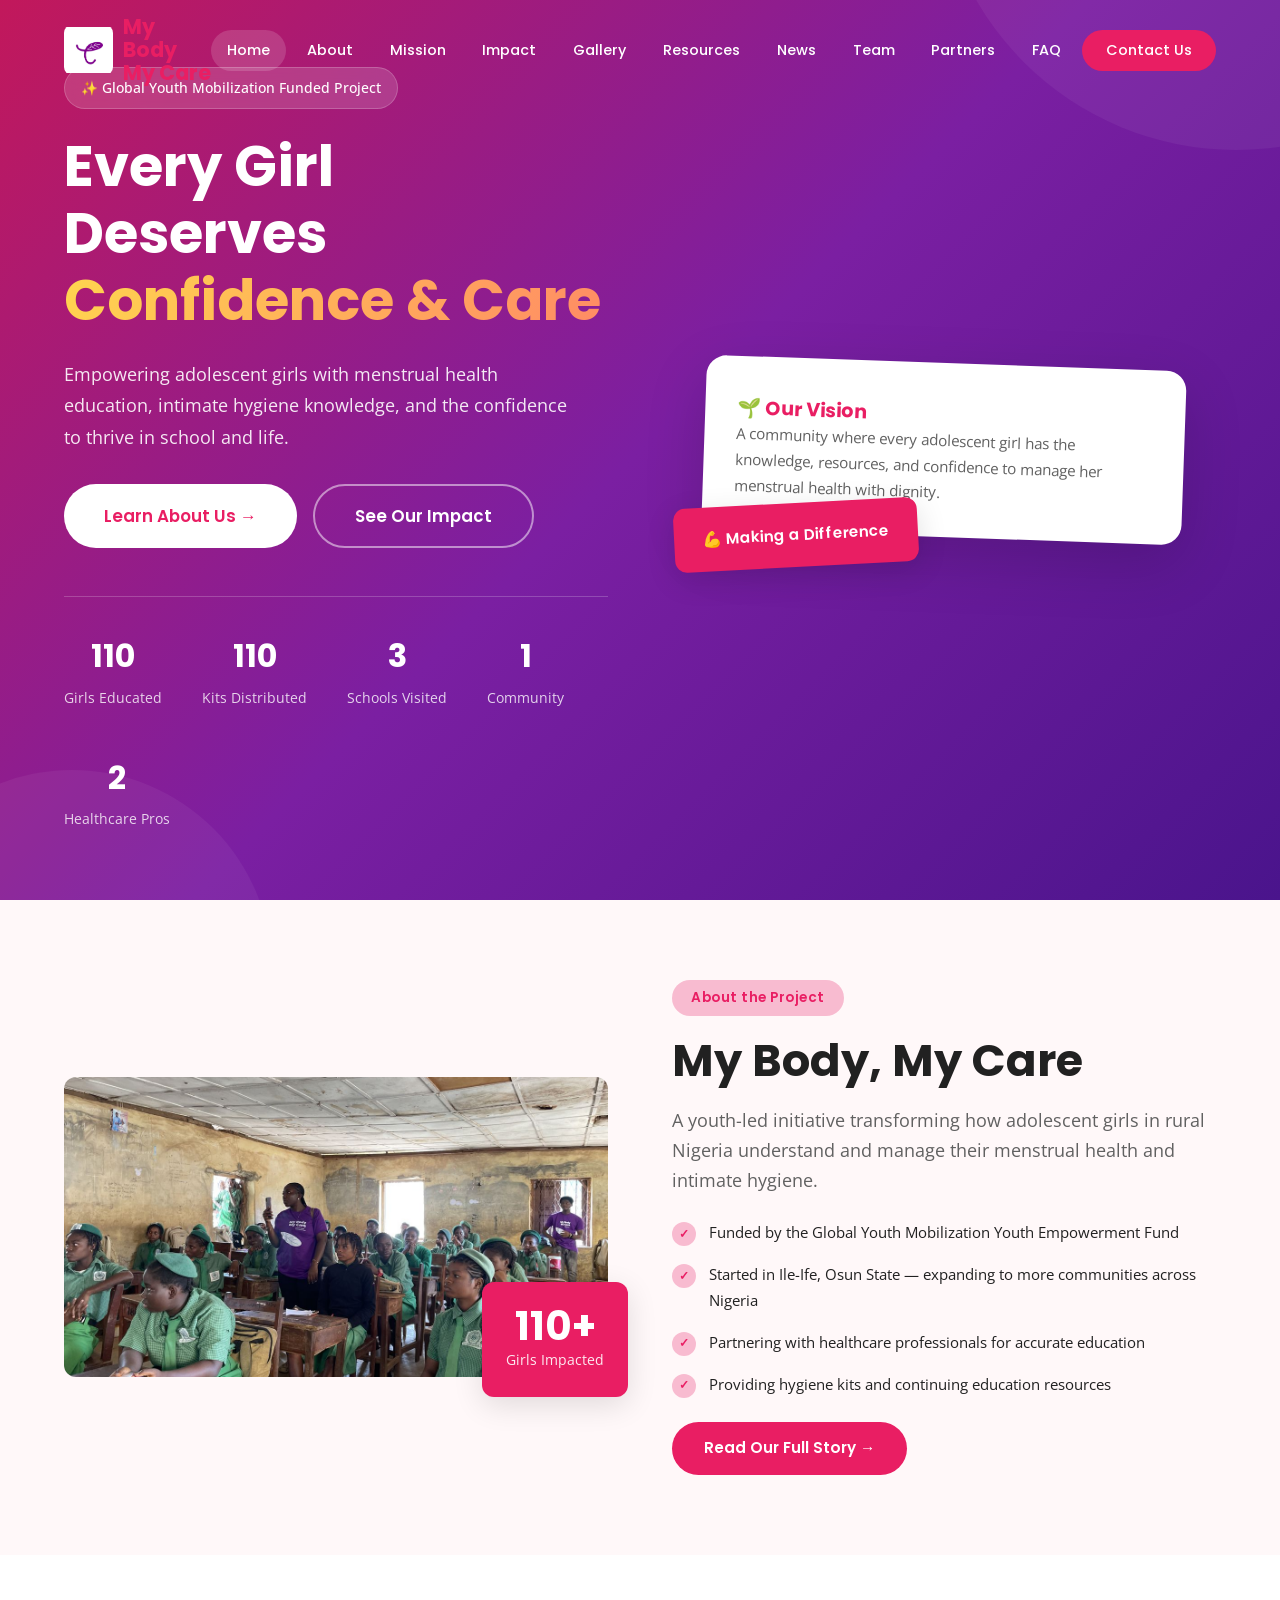
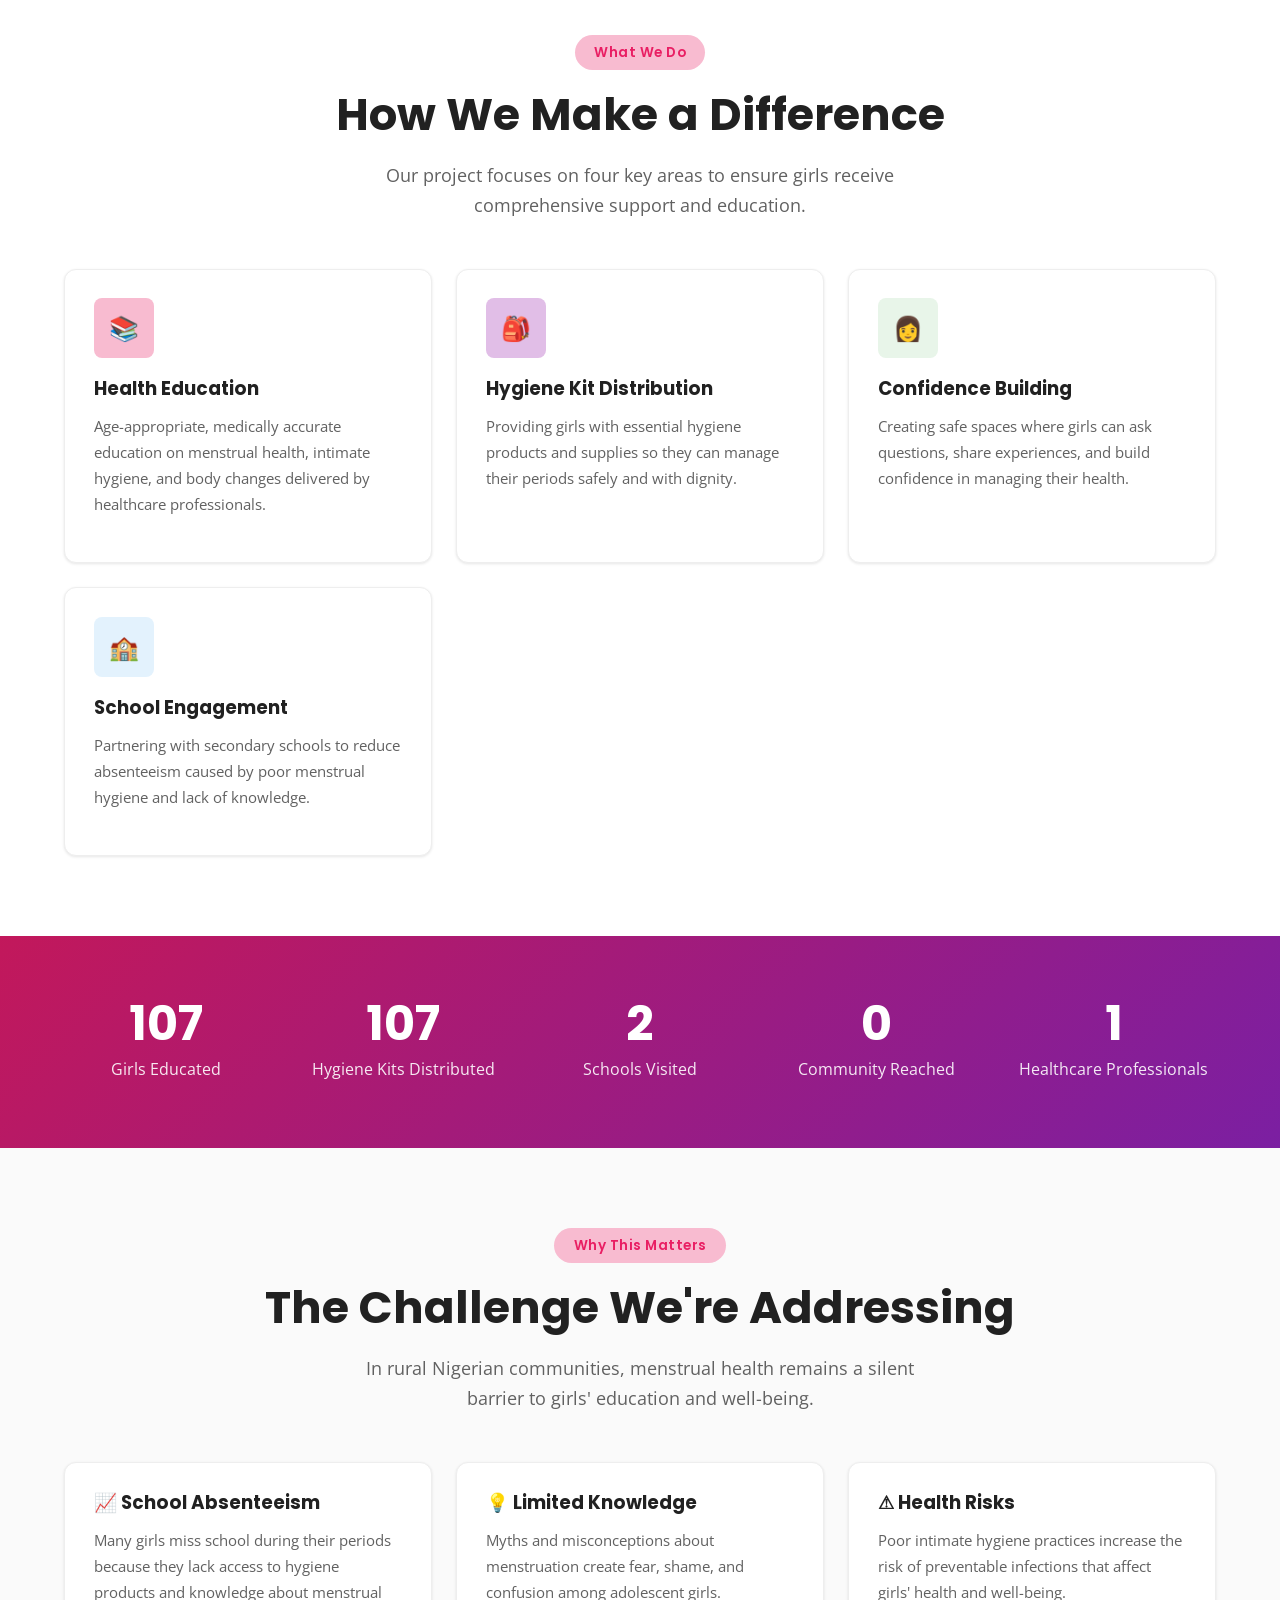
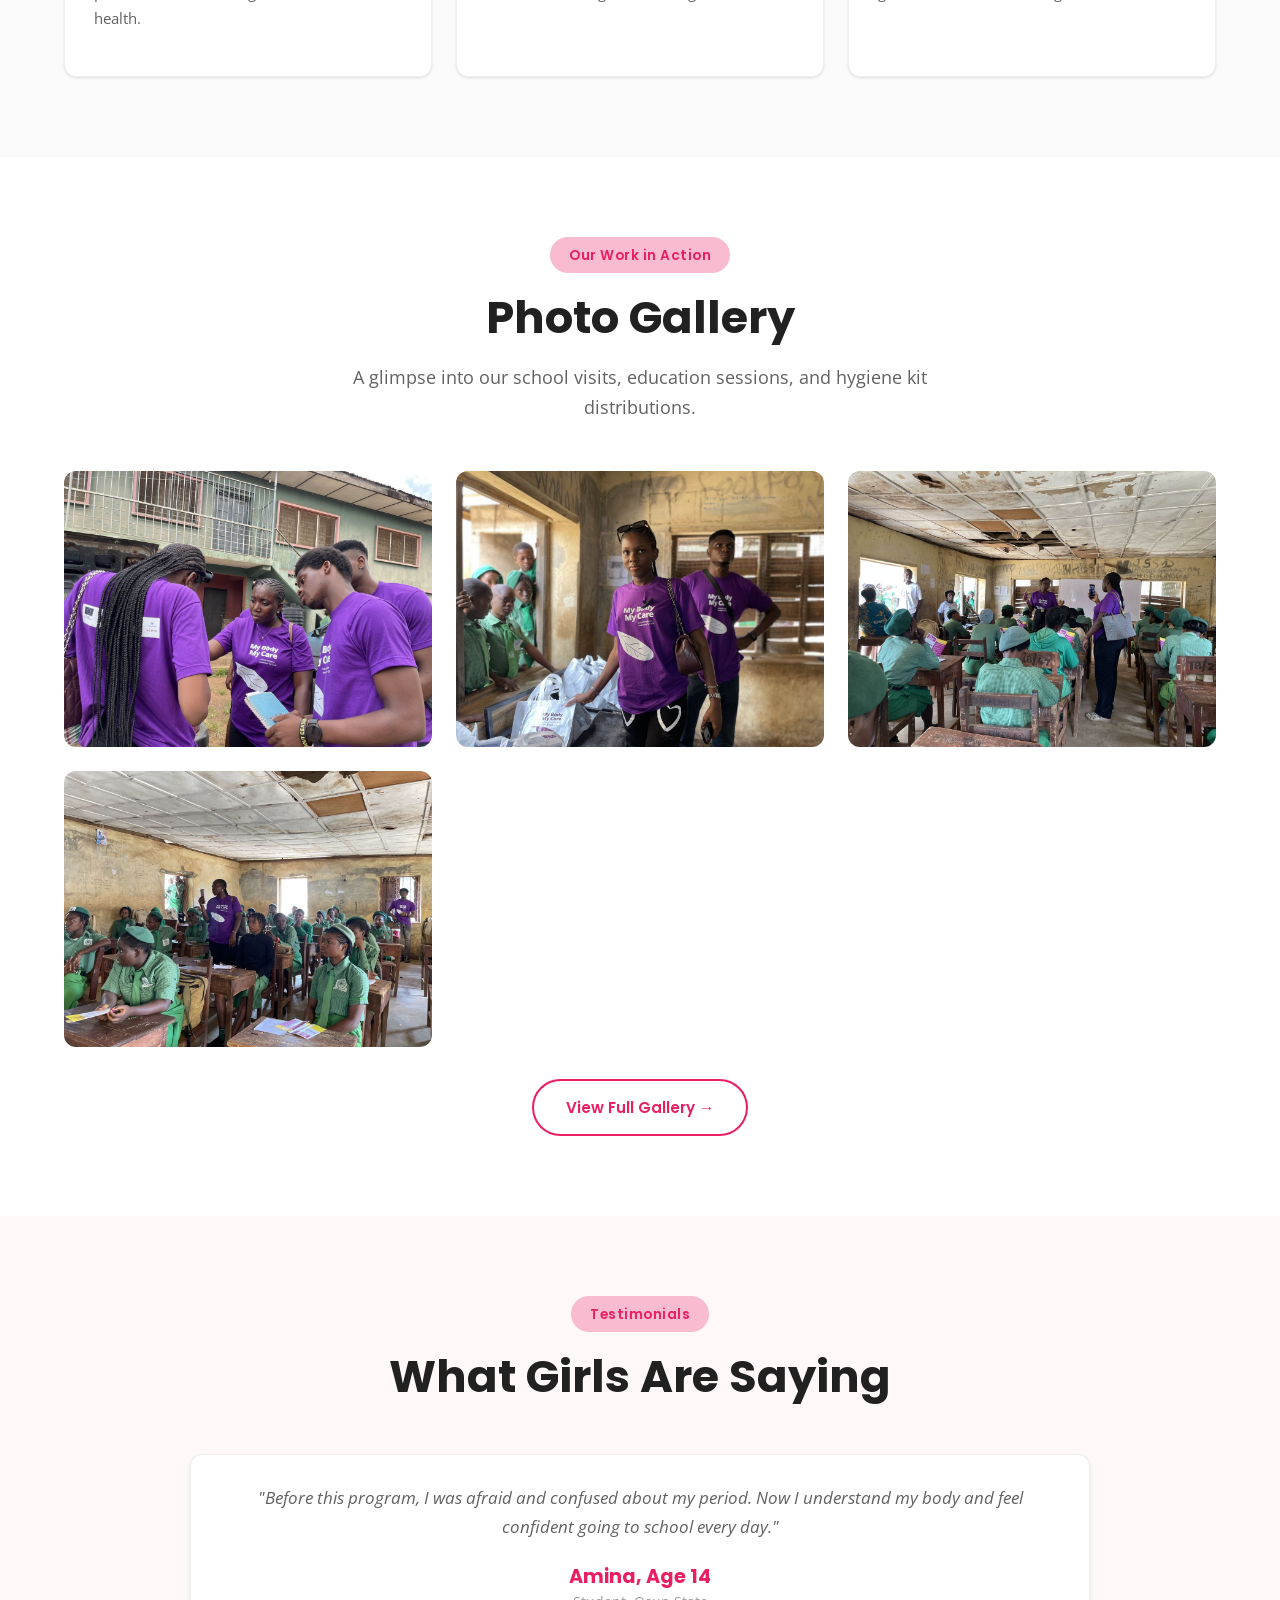
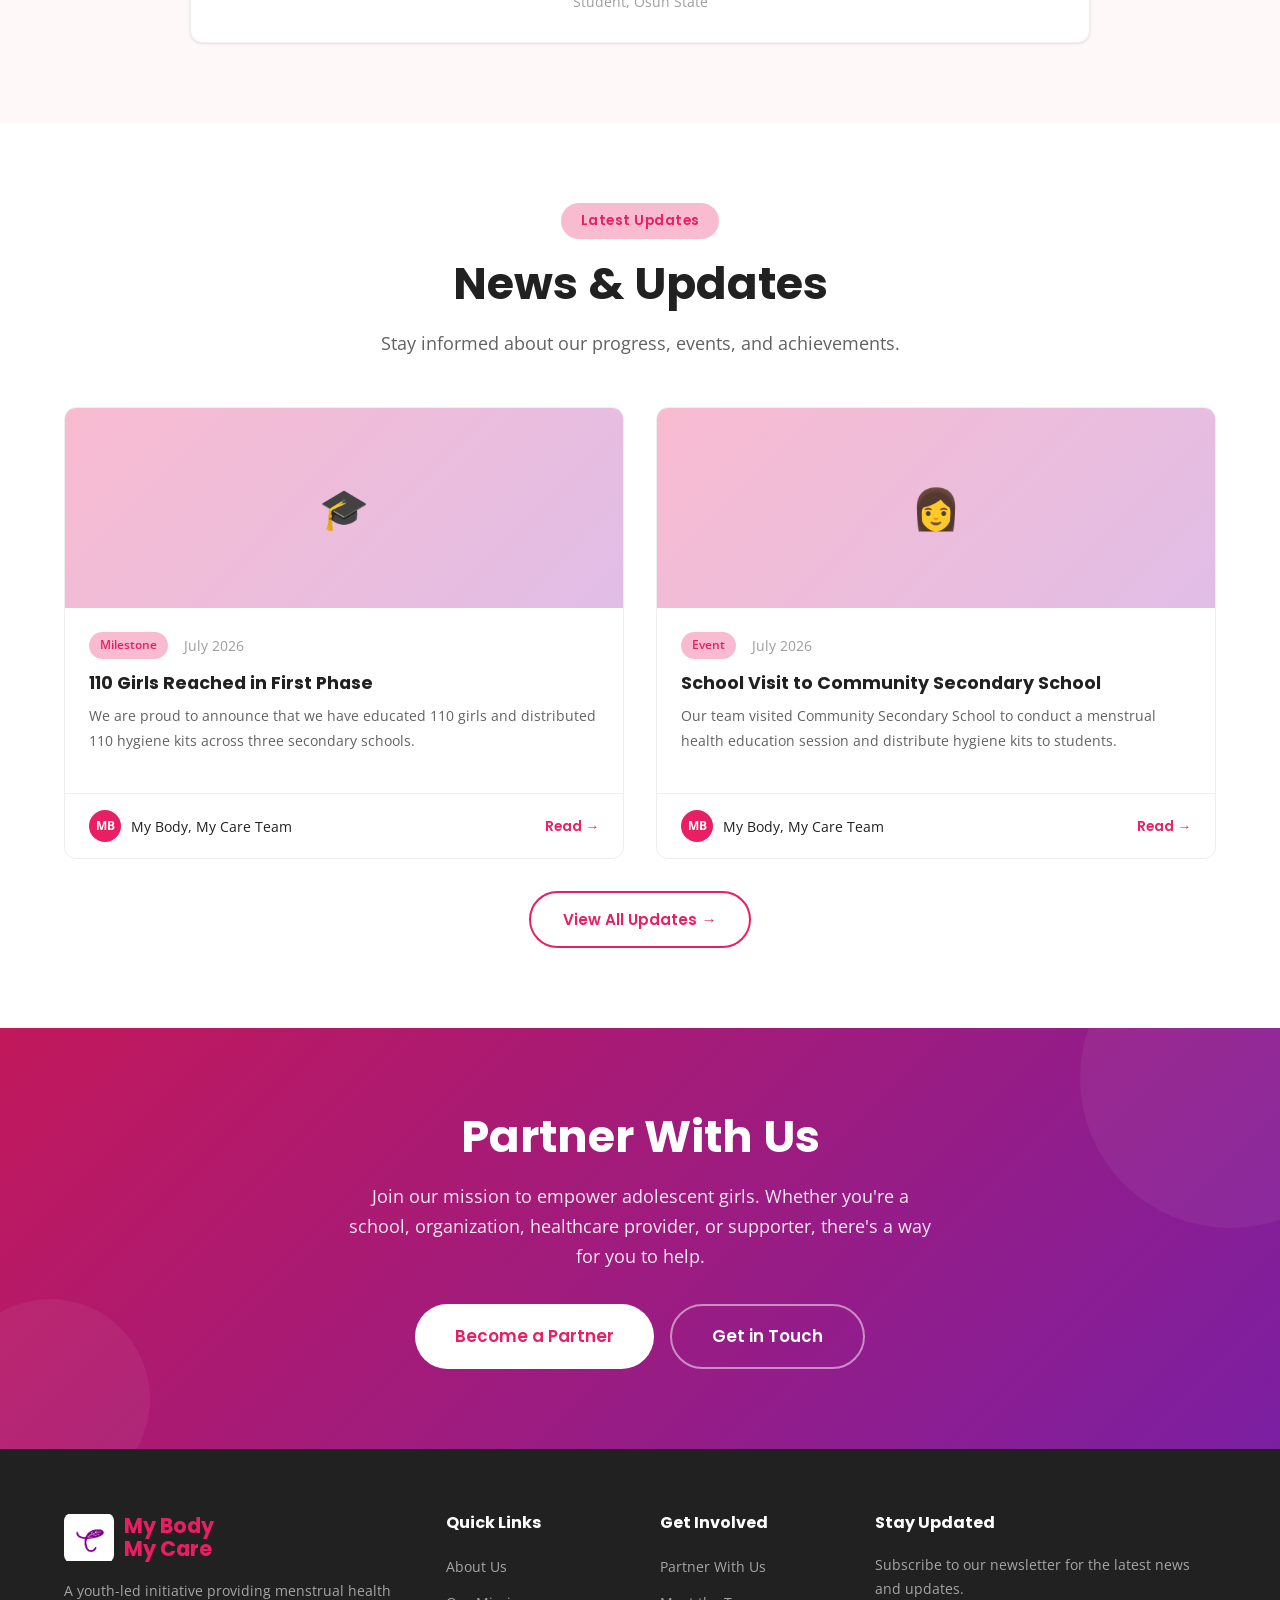
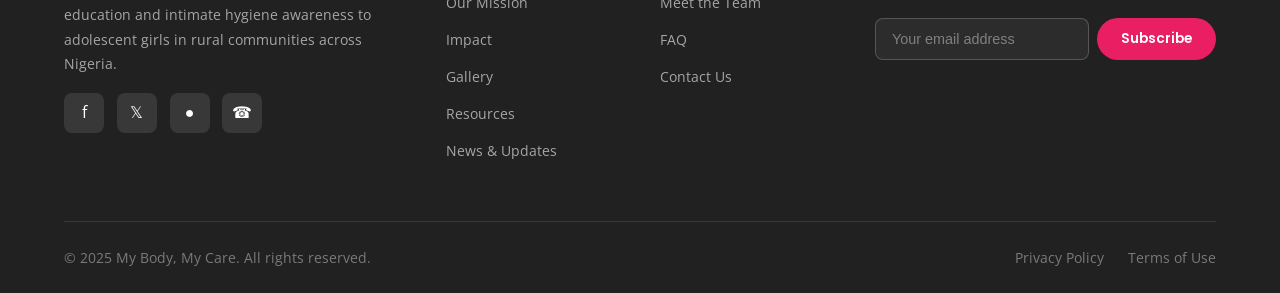
==== commit 72dd06c9: "Replace emoji placeholders with project photos on Home, About, and Mission pages" ====
--- a/index.html
+++ b/index.html
@@ -99,7 +99,7 @@
     <div class="container">
       <div class="about-grid">
         <div class="about-image fade-up">
-          <div class="image-placeholder">&#128103;</div>
+          <img src="images/IMG_1237.jpg" alt="My Body, My Care project" style="width:100%;height:300px;object-fit:cover;border-radius:var(--radius-md);">
           <div class="experience-badge">
             <span class="badge-number">110+</span>
             <span class="badge-text">Girls Impacted</span>
--- a/css/style.css
+++ b/css/style.css
@@ -583,6 +583,20 @@
   padding: 1.8rem;
 }
 
+.card-img {
+  width: 100%;
+  height: 160px;
+  object-fit: cover;
+  display: block;
+}
+
+.card-body .card-img {
+  width: calc(100% + 3.6rem);
+  margin: -1.8rem -1.8rem 1.2rem -1.8rem;
+  height: 180px;
+  border-radius: var(--radius-md) var(--radius-md) 0 0;
+}
+
 .card-icon {
   width: 60px;
   height: 60px;
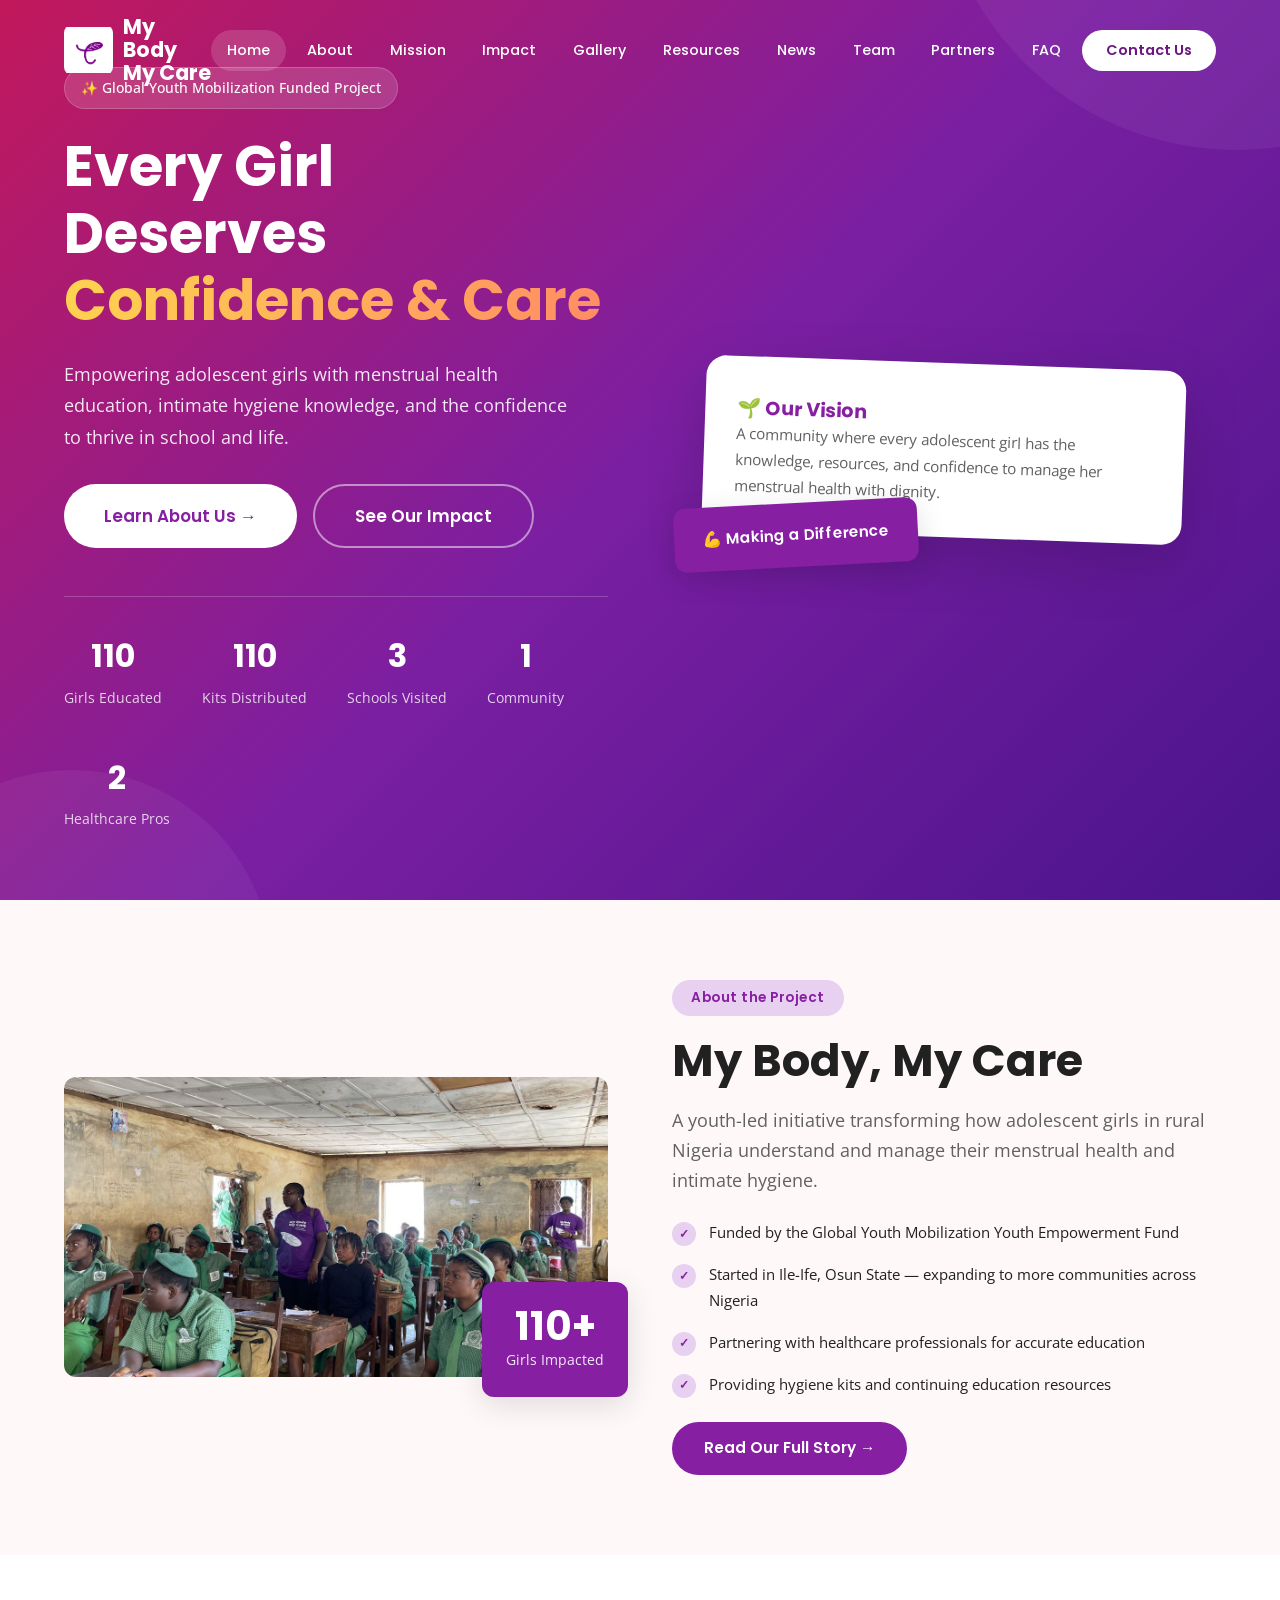
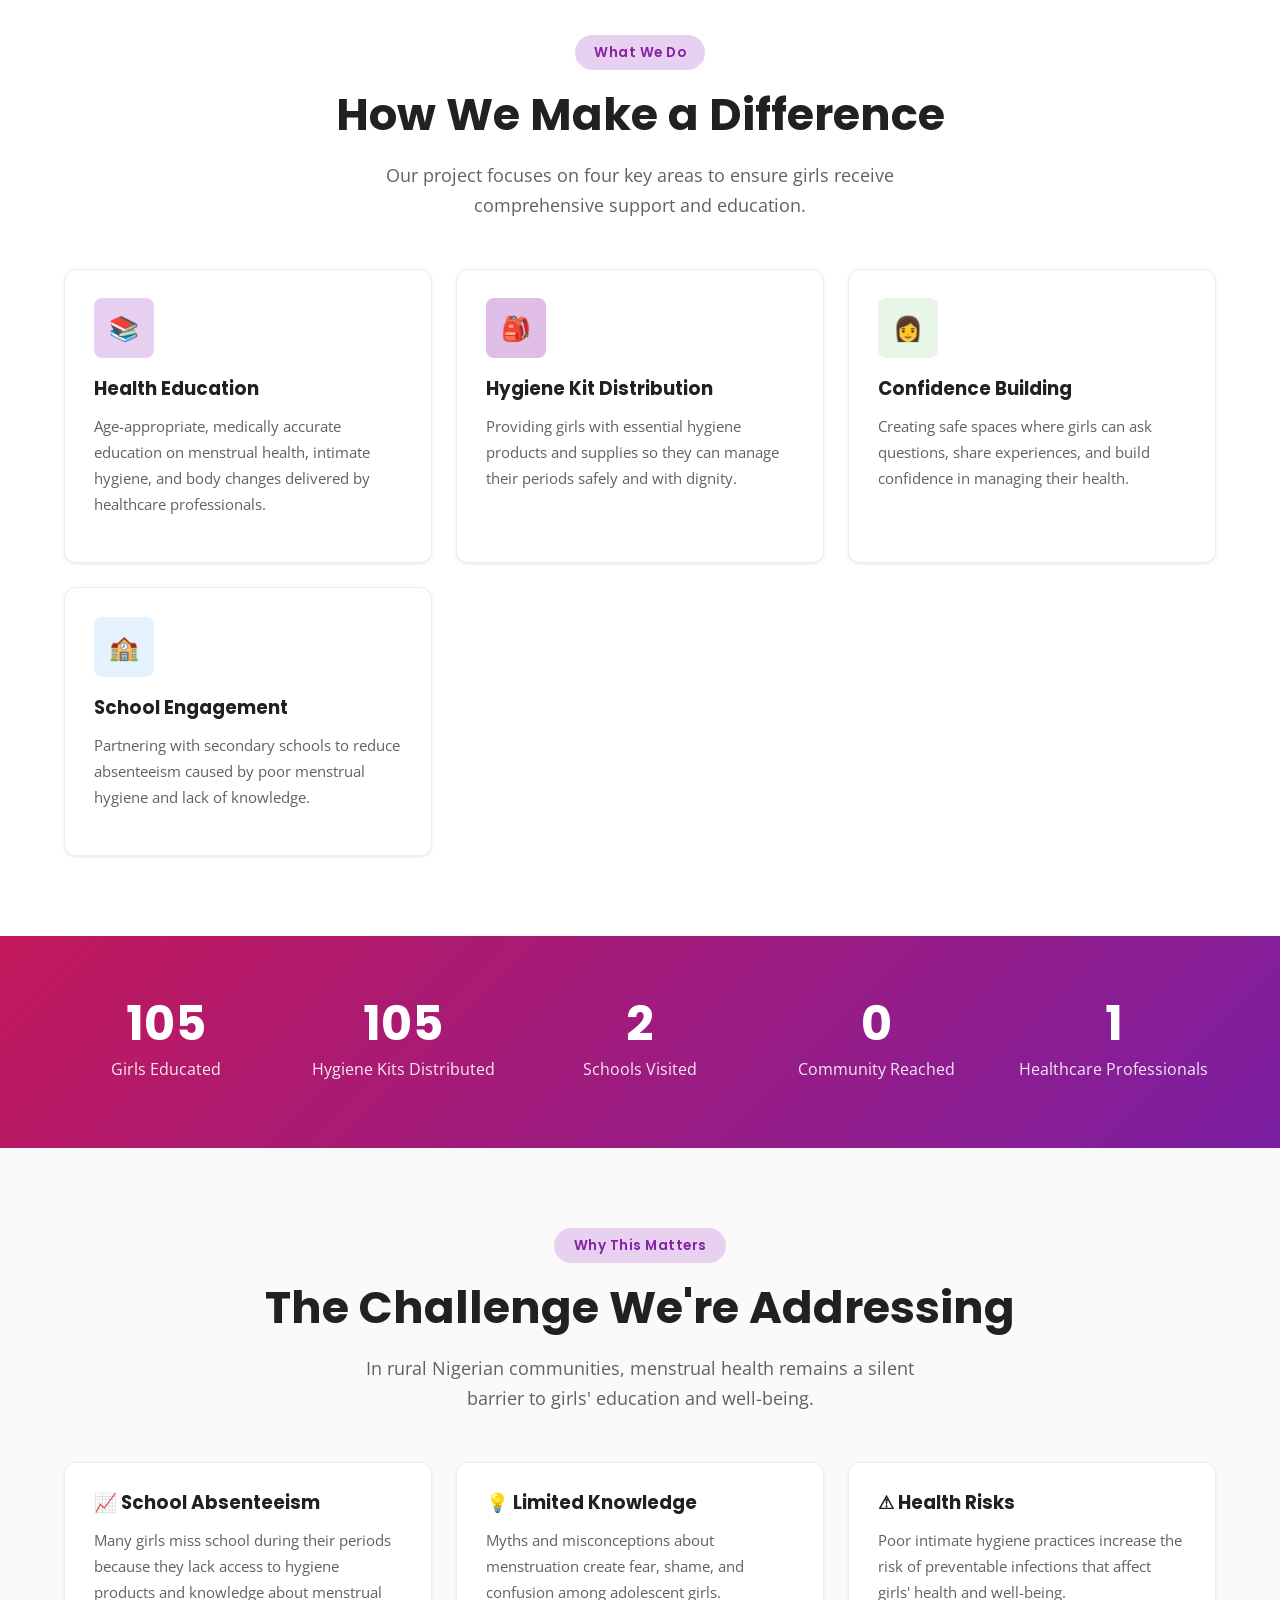
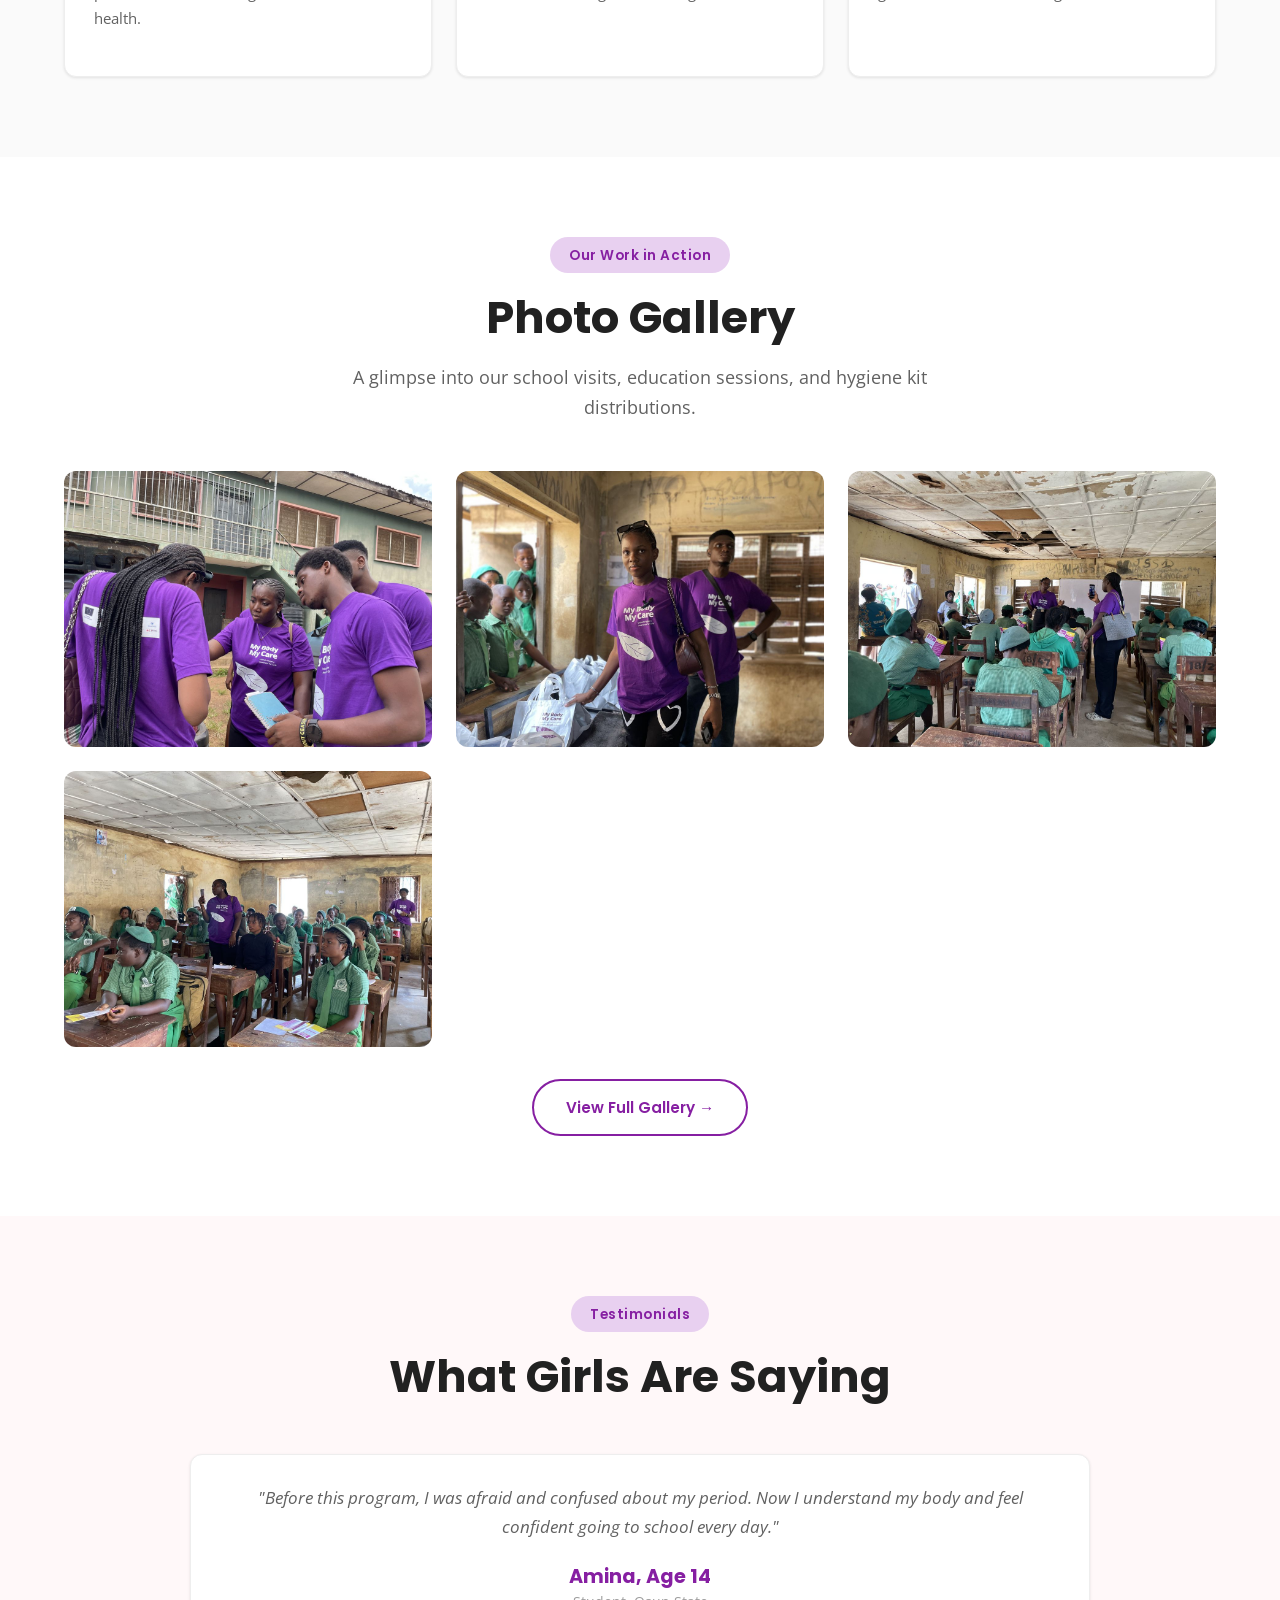
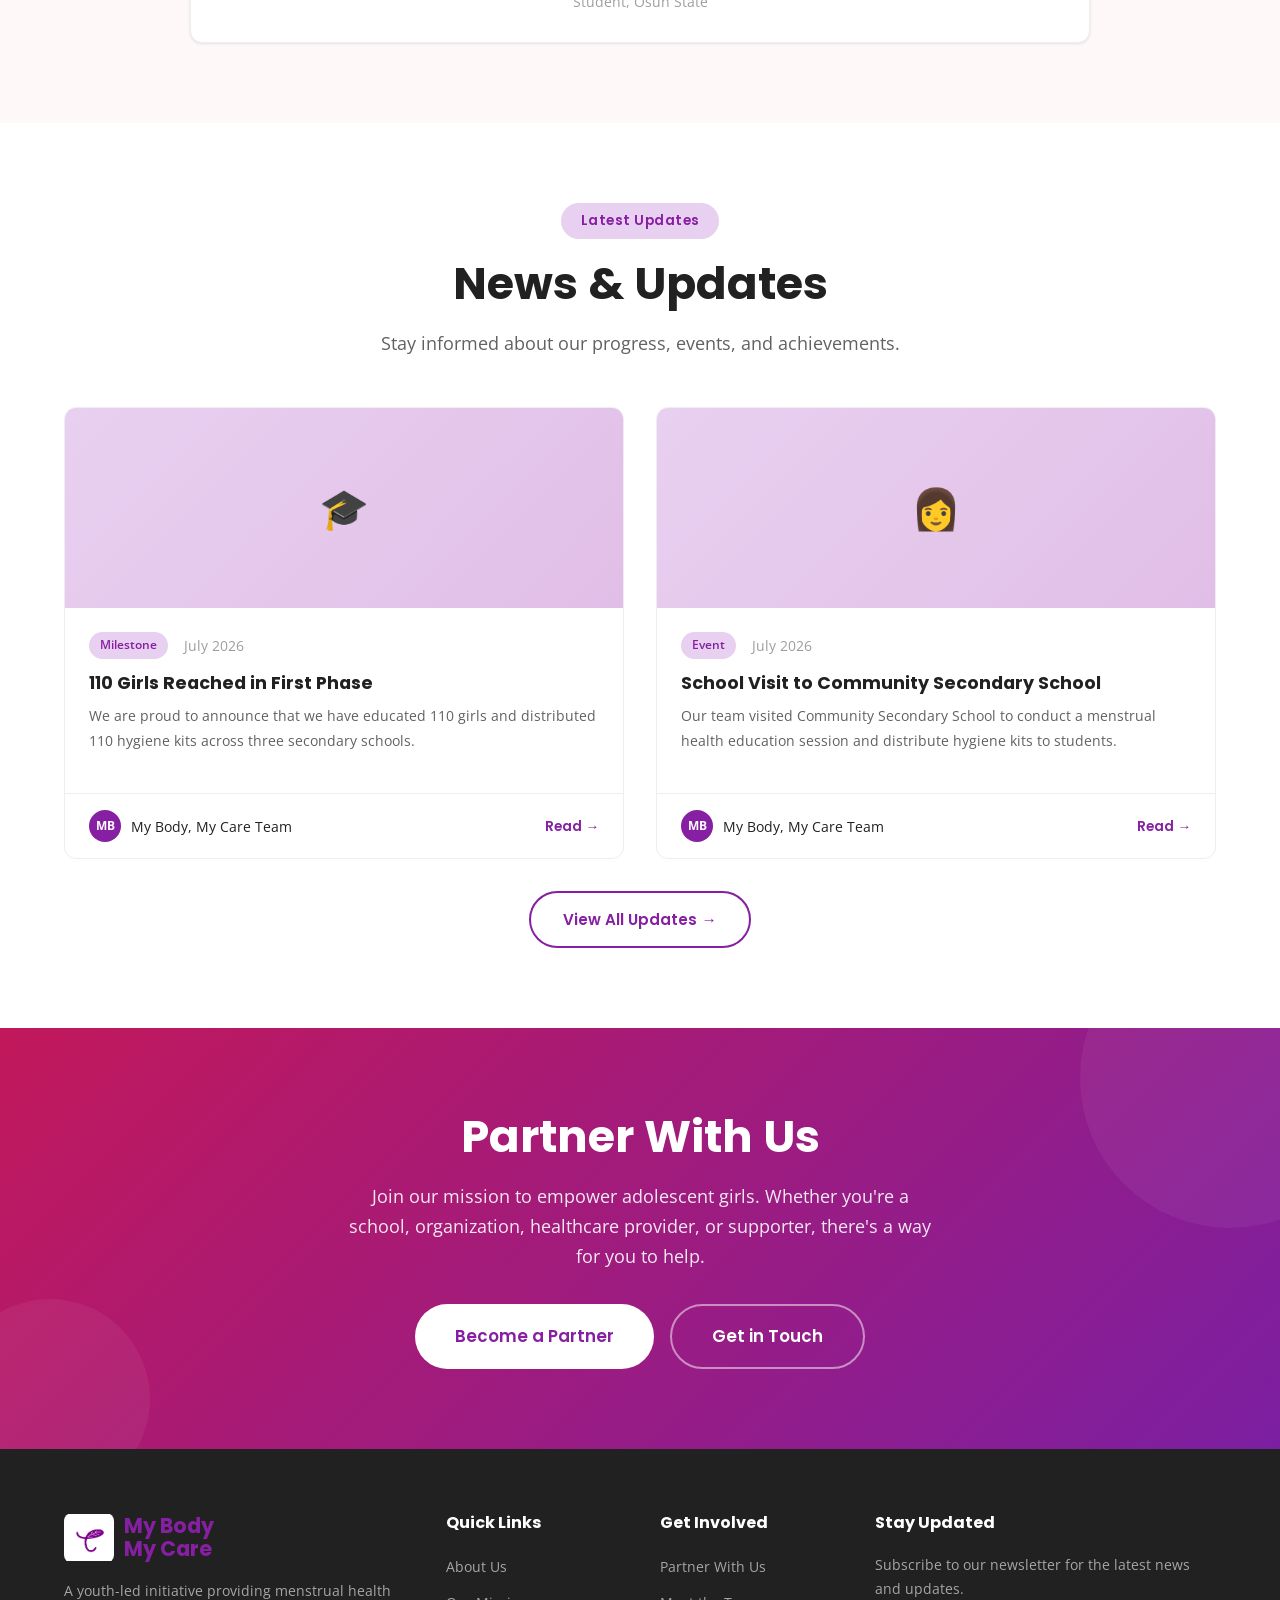
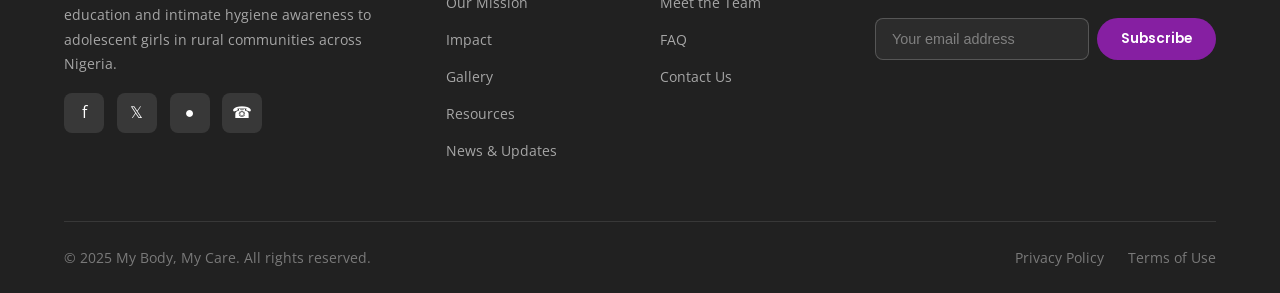
==== commit cf13b32c: "Add CSS cache buster to force reload" ====
--- a/index.html
+++ b/index.html
@@ -13,7 +13,7 @@
   <link rel="preconnect" href="https://fonts.googleapis.com">
   <link rel="preconnect" href="https://fonts.gstatic.com" crossorigin>
   <link href="https://fonts.googleapis.com/css2?family=Open+Sans:wght@400;500;600;700&family=Poppins:wght@400;500;600;700;800&display=swap" rel="stylesheet">
-  <link rel="stylesheet" href="css/style.css">
+  <link rel="stylesheet" href="css/style.css?v=2">
 </head>
 <body>
 
--- a/css/style.css
+++ b/css/style.css
@@ -4,9 +4,9 @@
 
 /* ---------- CSS Variables (Colors & Fonts) ---------- */
 :root {
-  --primary: #E91E63;
-  --primary-dark: #C2185B;
-  --primary-light: #F8BBD0;
+  --primary: #861fa2;
+  --primary-dark: #6a1880;
+  --primary-light: #e8d0f0;
   --secondary: #7B1FA2;
   --secondary-light: #E1BEE7;
   --white: #FFFFFF;
@@ -236,7 +236,7 @@
   font-family: var(--font-heading);
   font-size: 1.3rem;
   font-weight: 700;
-  color: var(--primary);
+  color: var(--white);
   line-height: 1.1;
 }
 
@@ -285,6 +285,10 @@
   color: var(--gray-700);
 }
 
+.navbar.scrolled .navbar-brand {
+  color: var(--primary);
+}
+
 .nav-links a:hover,
 .nav-links a.active {
   background: rgba(255,255,255,0.15);
@@ -298,16 +302,26 @@
 }
 
 .nav-cta {
-  background: var(--primary) !important;
-  color: var(--white) !important;
+  background: var(--white) !important;
+  color: var(--primary-dark) !important;
   padding: 0.5rem 1.5rem !important;
   border-radius: 50px !important;
   white-space: nowrap !important;
+  font-weight: 600 !important;
 }
 
 .nav-cta:hover {
+  background: rgba(255,255,255,0.85) !important;
+  transform: translateY(-1px);
+}
+
+.navbar.scrolled .nav-cta {
+  background: var(--primary) !important;
+  color: var(--white) !important;
+}
+
+.navbar.scrolled .nav-cta:hover {
   background: var(--primary-dark) !important;
-  transform: translateY(-1px);
 }
 
 /* Mobile Menu Toggle */
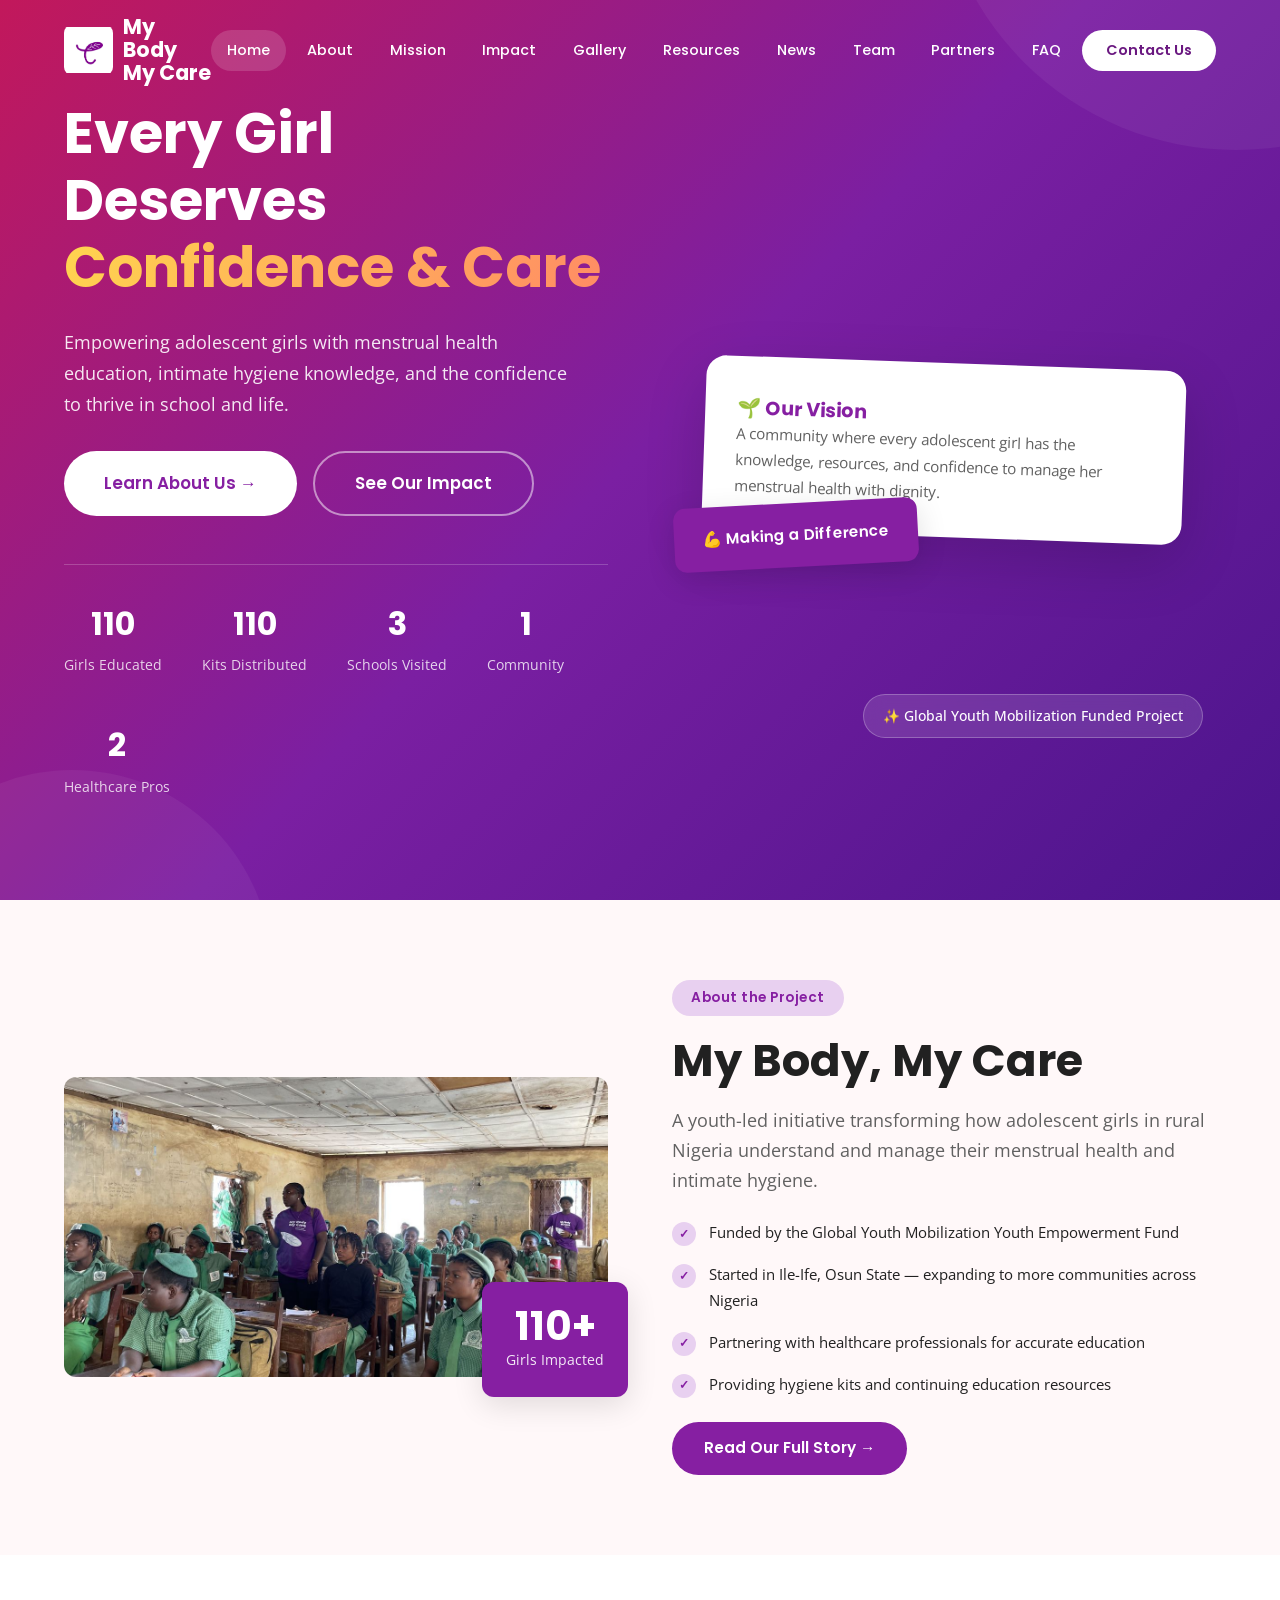
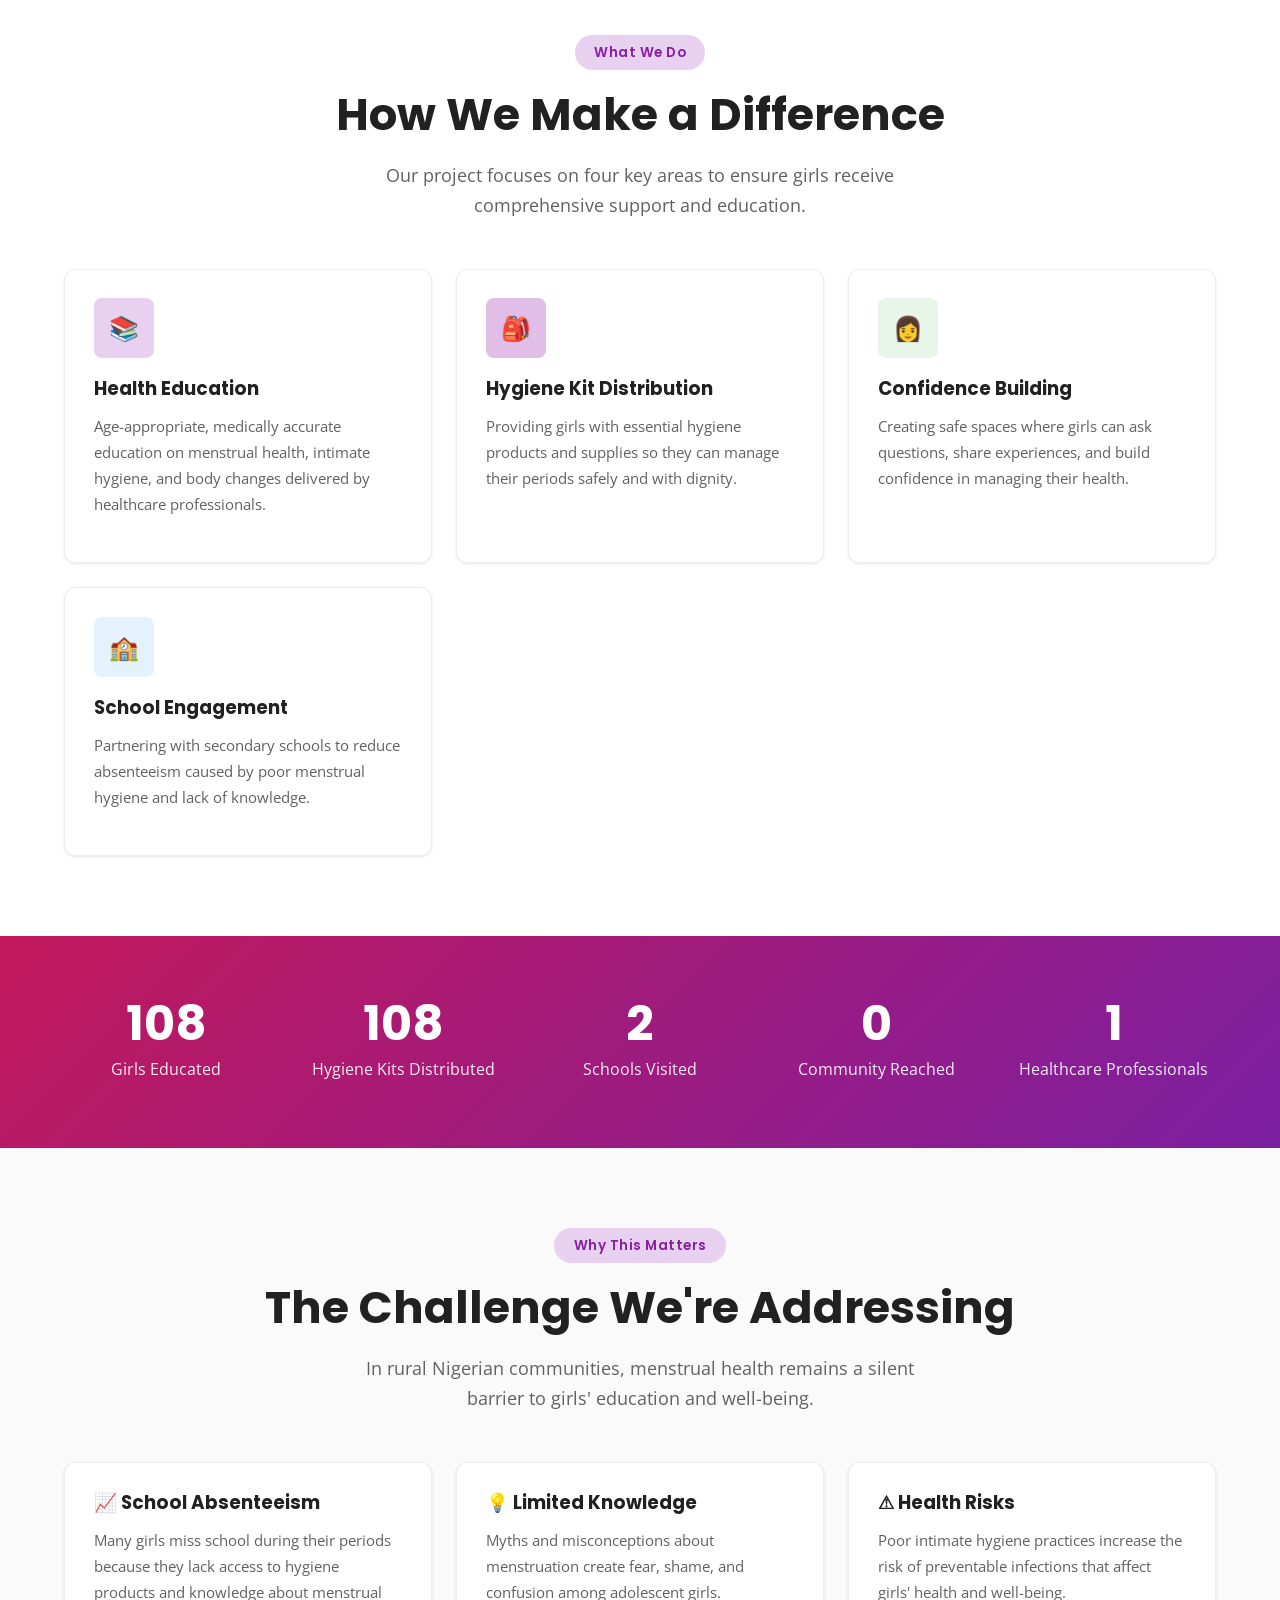
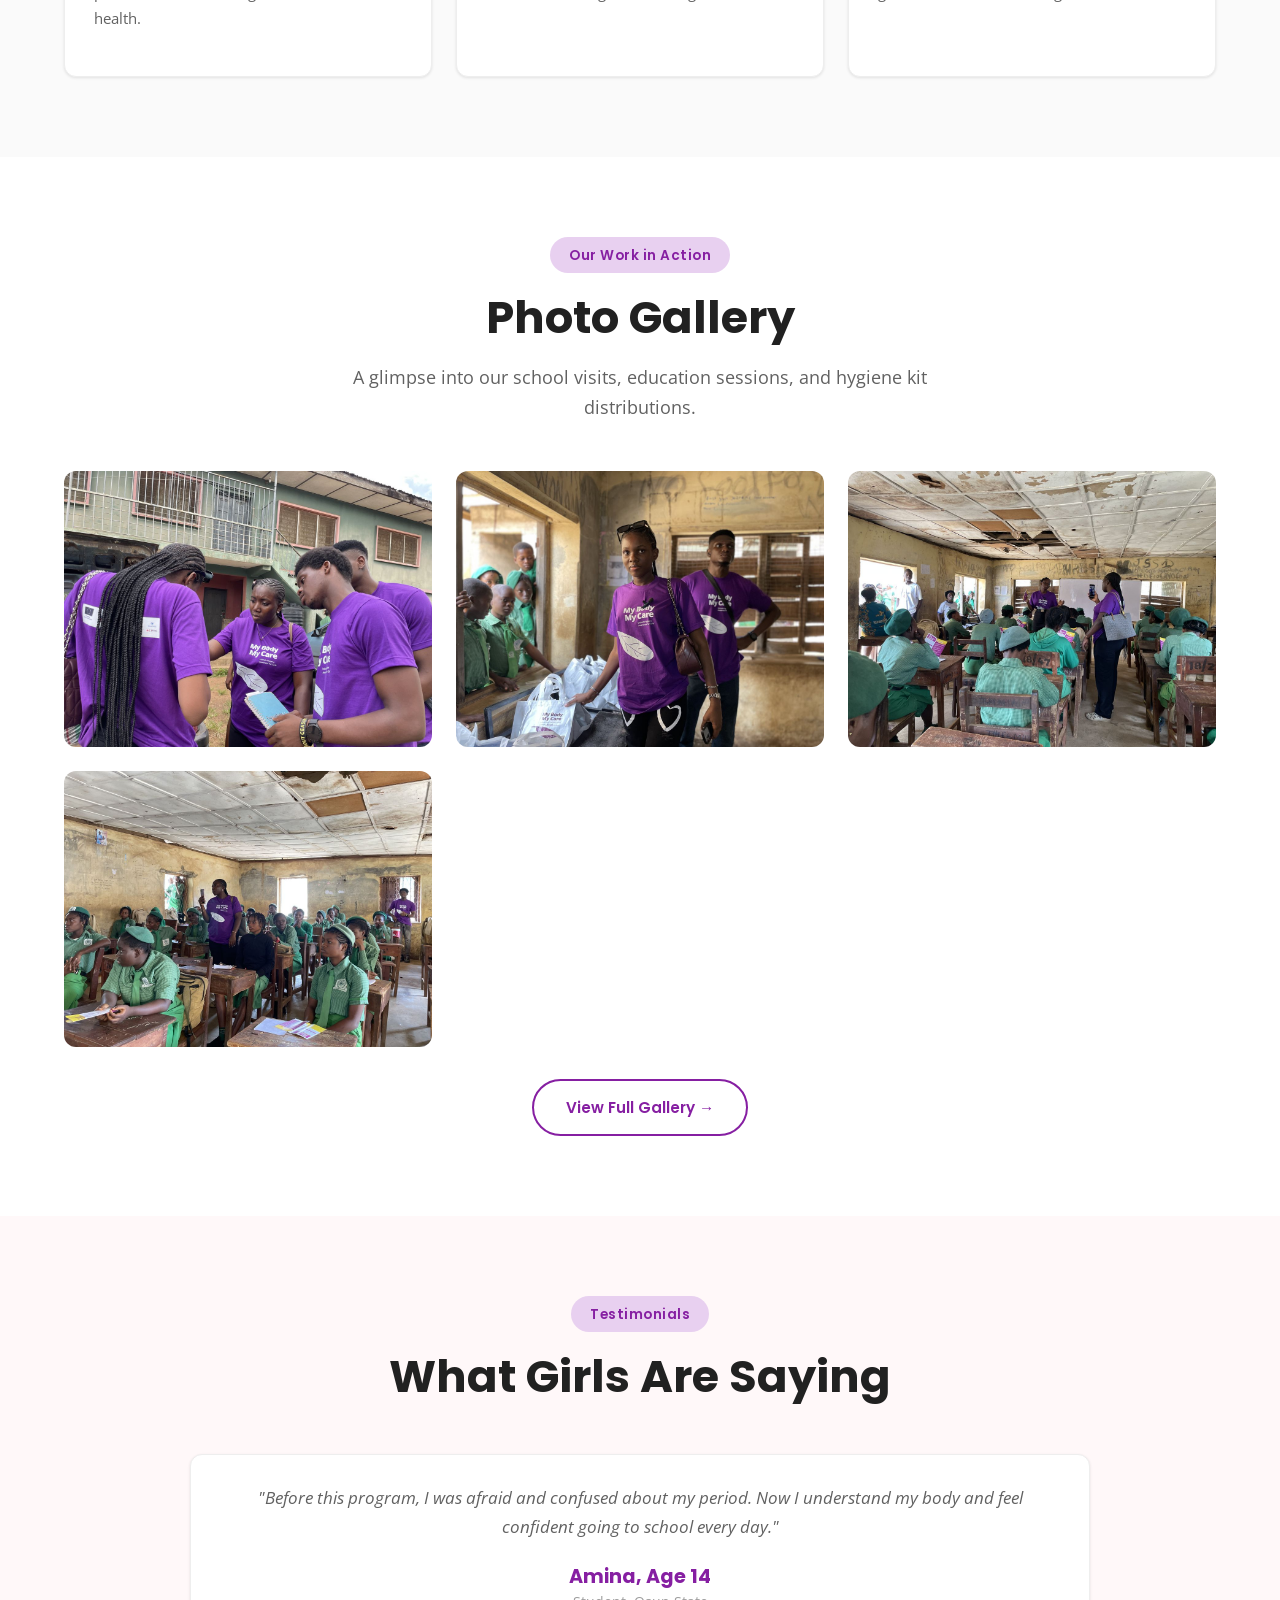
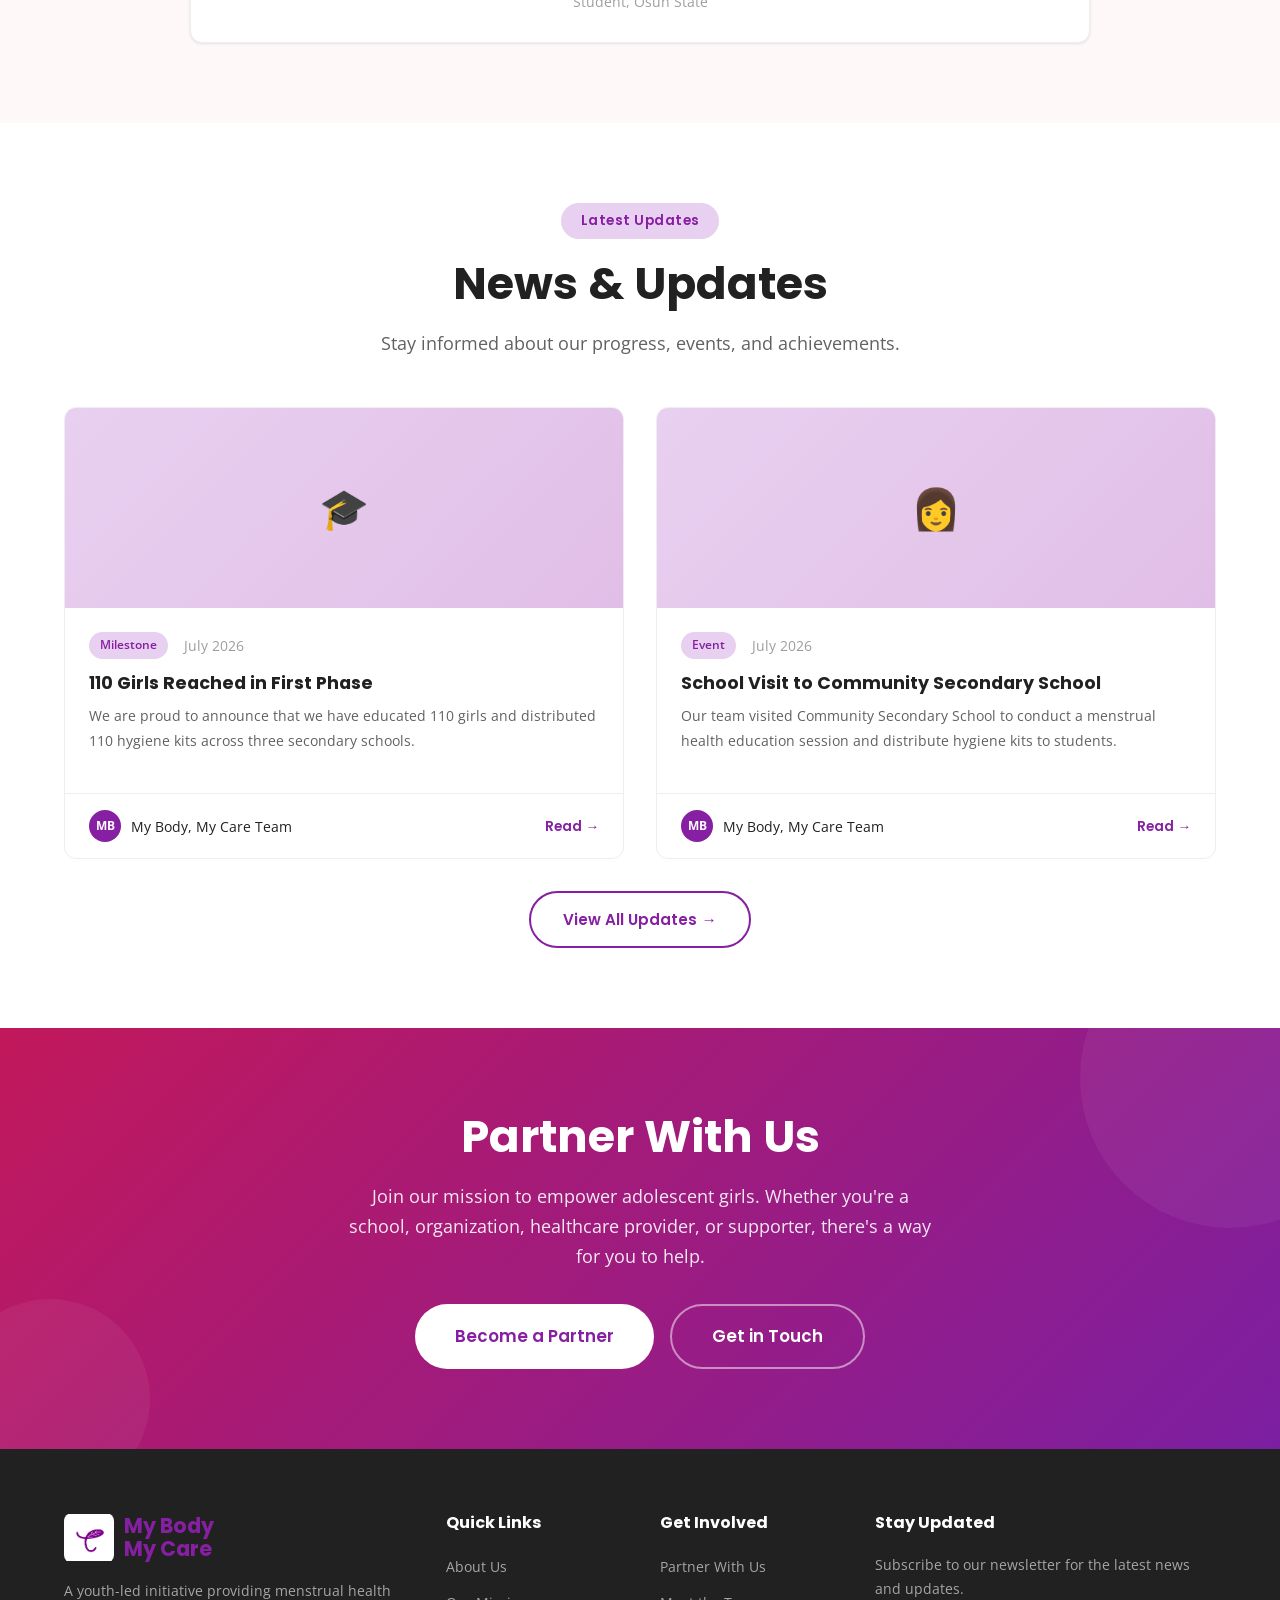
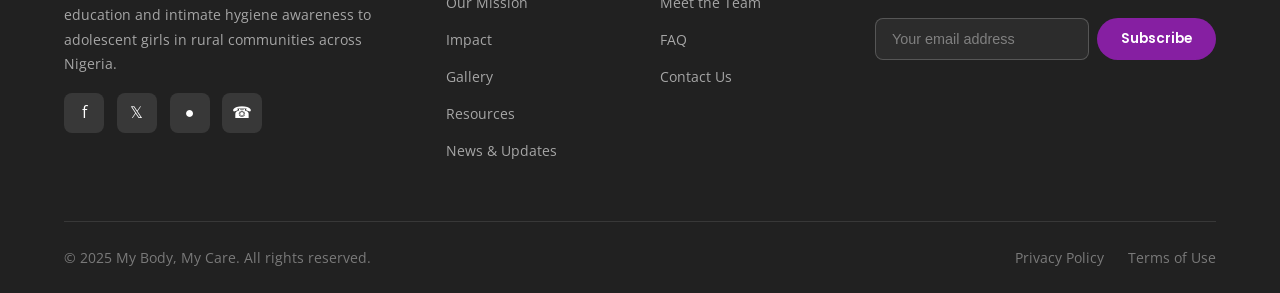
==== commit 30490981: "Move GYM badge to floating position on right side of hero" ====
--- a/index.html
+++ b/index.html
@@ -13,7 +13,7 @@
   <link rel="preconnect" href="https://fonts.googleapis.com">
   <link rel="preconnect" href="https://fonts.gstatic.com" crossorigin>
   <link href="https://fonts.googleapis.com/css2?family=Open+Sans:wght@400;500;600;700&family=Poppins:wght@400;500;600;700;800&display=swap" rel="stylesheet">
-  <link rel="stylesheet" href="css/style.css?v=2">
+  <link rel="stylesheet" href="css/style.css?v=3">
 </head>
 <body>
 
@@ -47,7 +47,6 @@
   <section class="hero">
     <div class="container">
       <div class="hero-content">
-        <span class="hero-badge">&#10024; Global Youth Mobilization Funded Project</span>
         <h1>
           Every Girl Deserves
           <span class="highlight">Confidence & Care</span>
@@ -92,6 +91,7 @@
         </div>
       </div>
     </div>
+    <span class="hero-badge-floating">&#10024; Global Youth Mobilization Funded Project</span>
   </section>
 
   <!-- About Preview -->
--- a/css/style.css
+++ b/css/style.css
@@ -406,6 +406,25 @@
   border: 1px solid rgba(255,255,255,0.2);
 }
 
+.hero-badge-floating {
+  position: absolute;
+  right: 6%;
+  bottom: 18%;
+  display: inline-flex;
+  align-items: center;
+  gap: 0.5rem;
+  padding: 0.6rem 1.2rem;
+  background: rgba(255,255,255,0.12);
+  backdrop-filter: blur(10px);
+  border-radius: 50px;
+  font-size: 0.85rem;
+  font-weight: 500;
+  color: var(--white);
+  border: 1px solid rgba(255,255,255,0.25);
+  z-index: 2;
+  white-space: nowrap;
+}
+
 .hero h1 {
   color: var(--white);
   margin-bottom: 1.5rem;
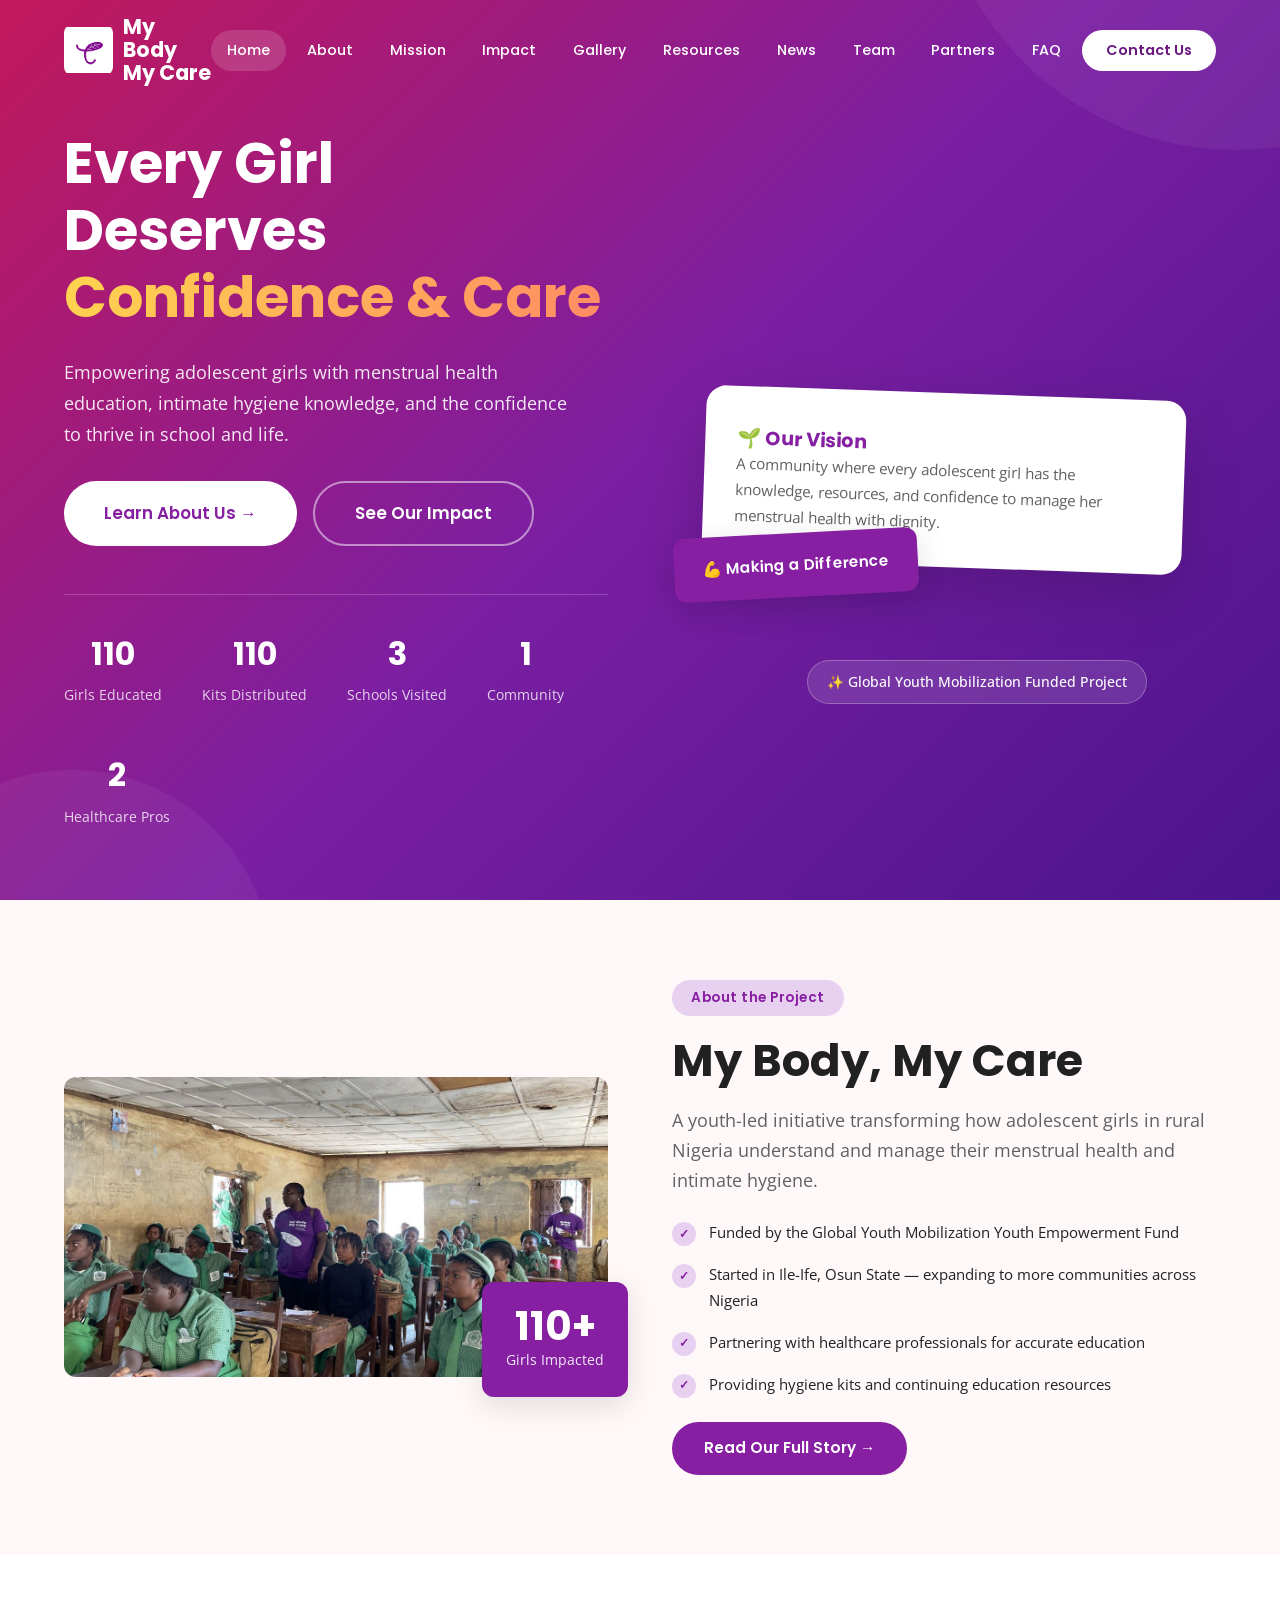
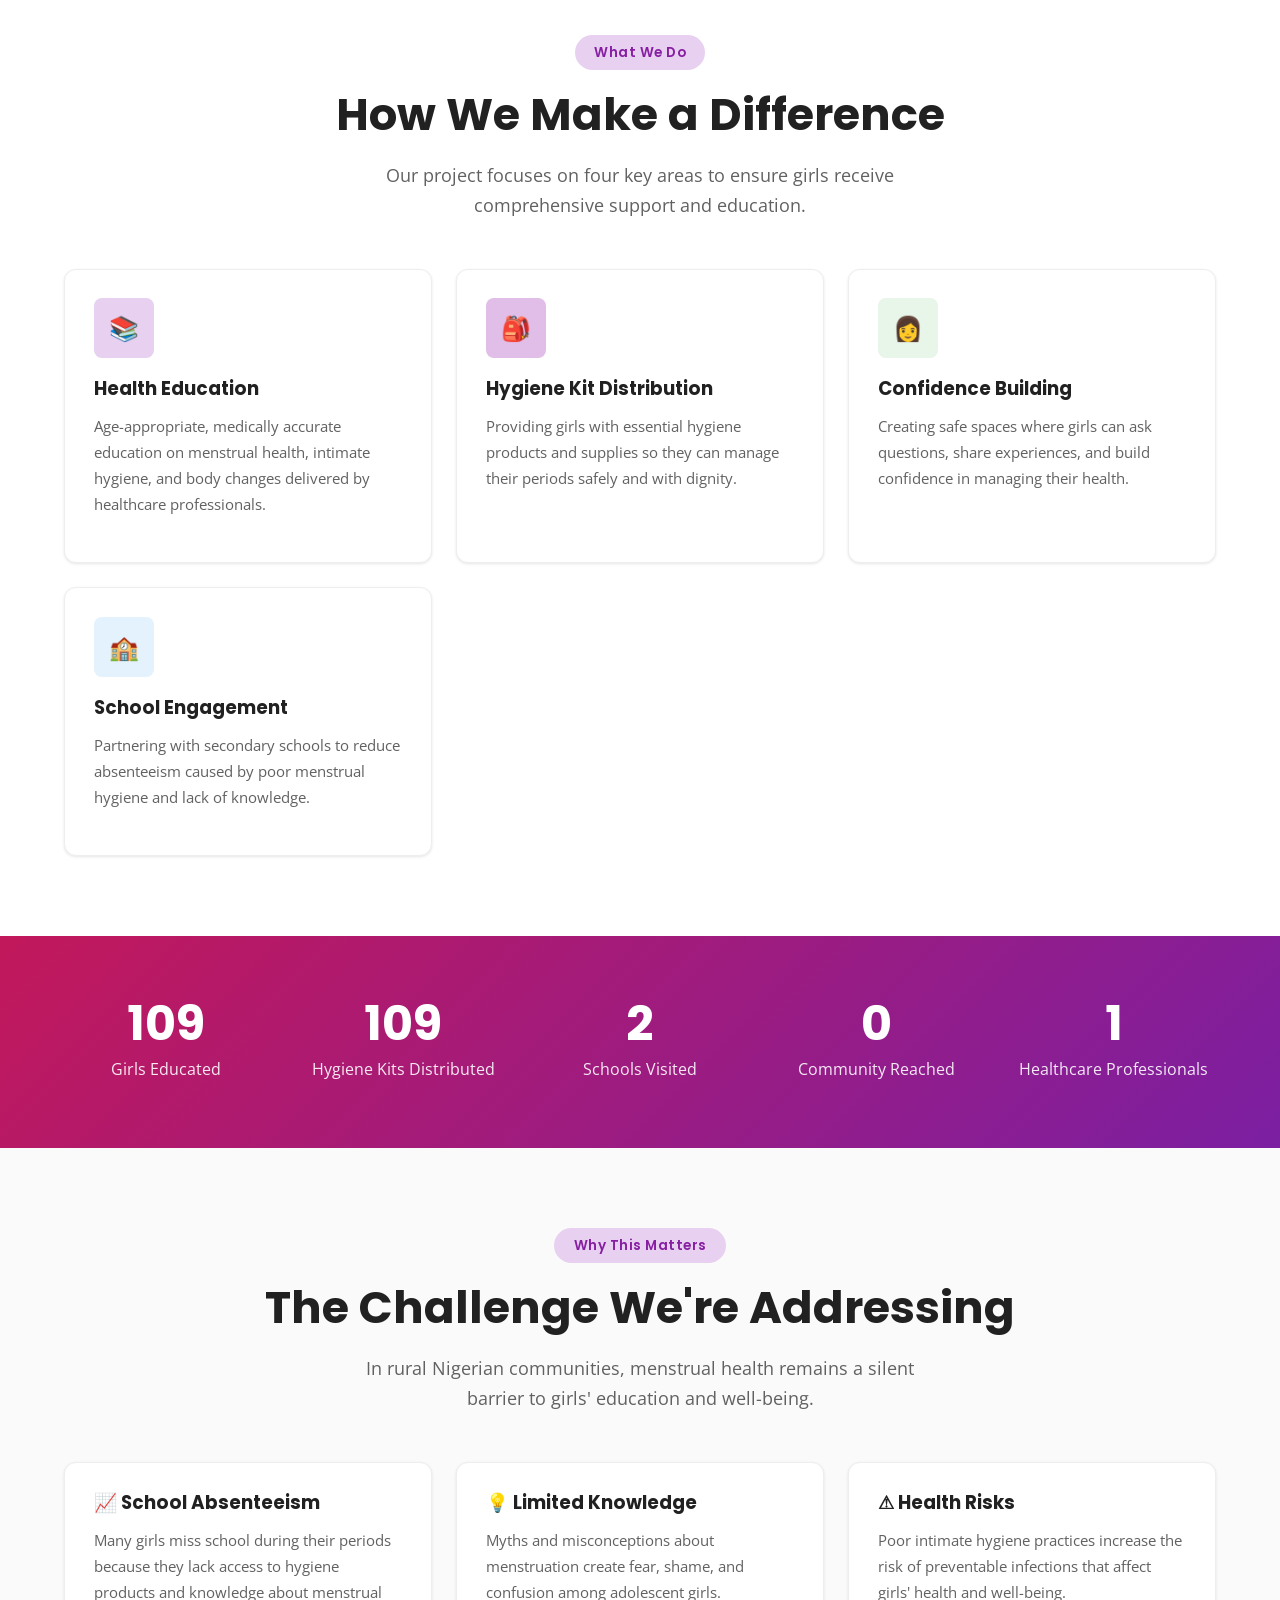
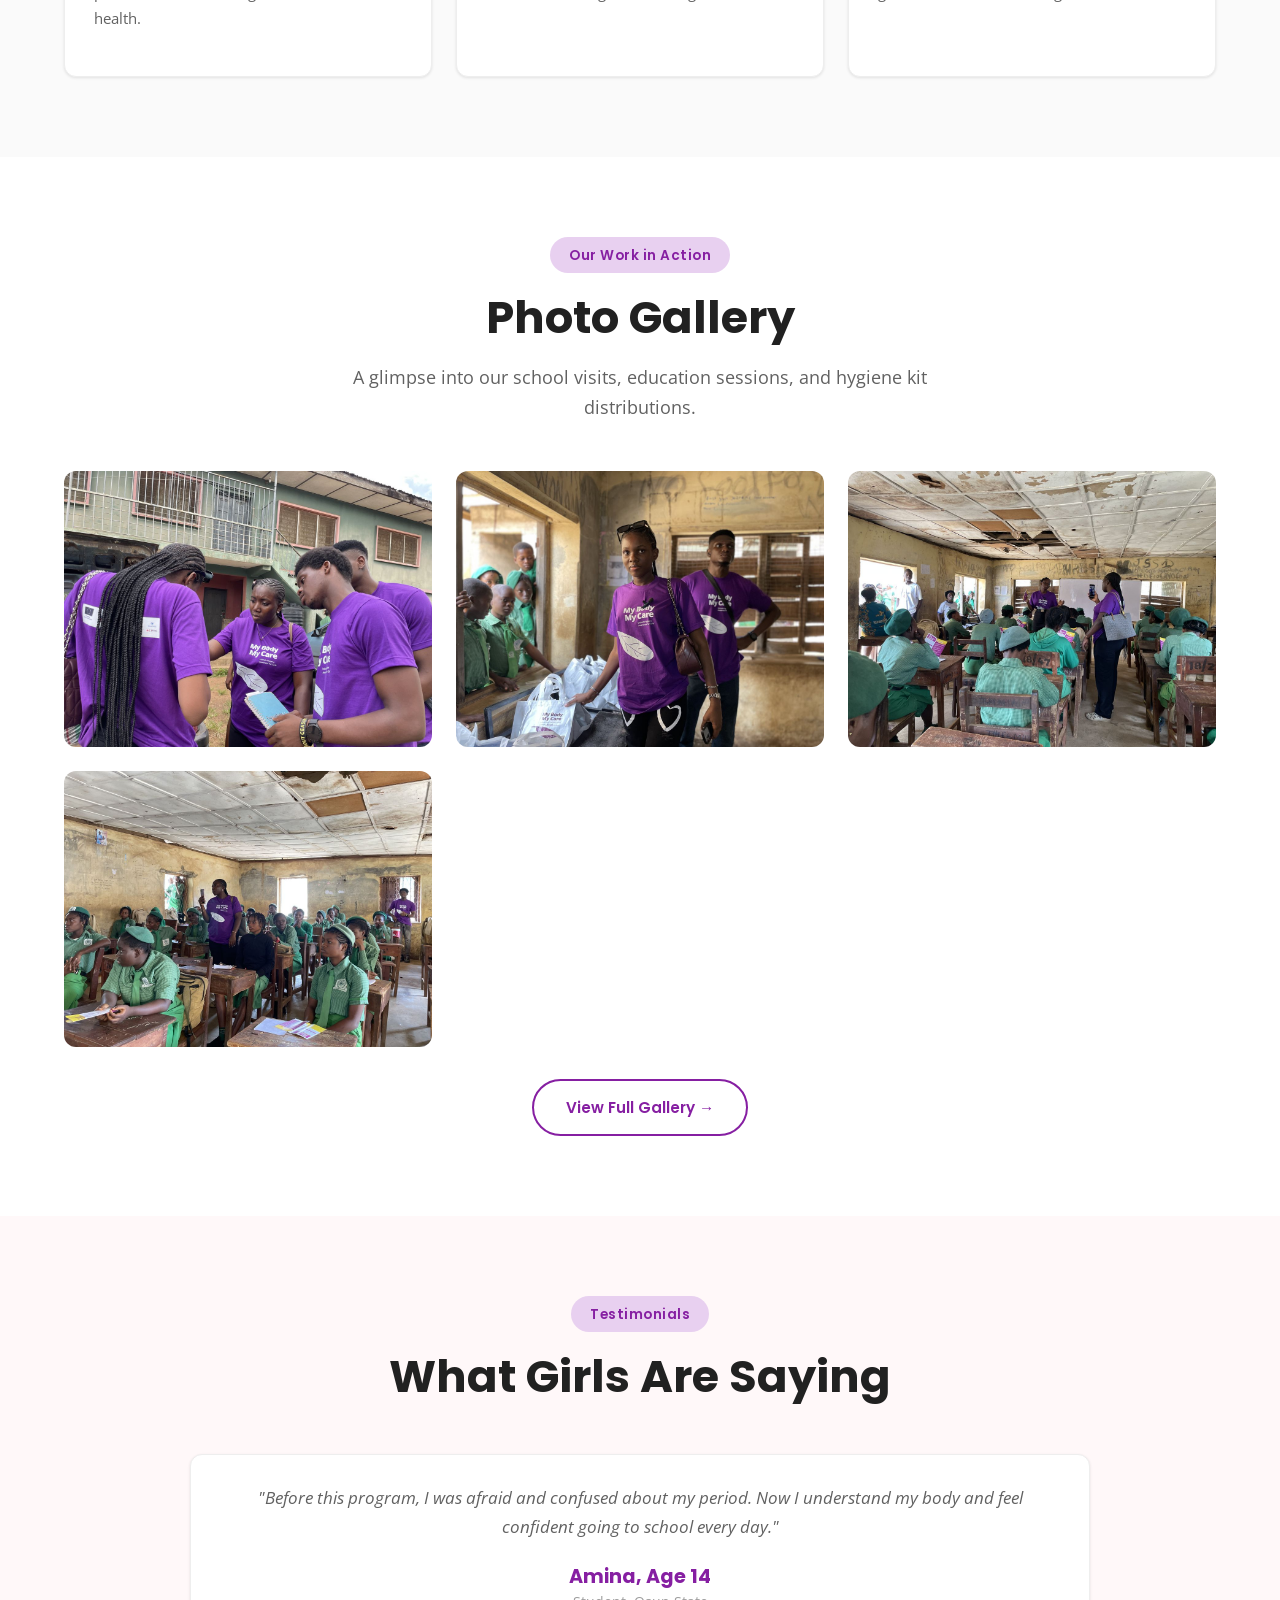
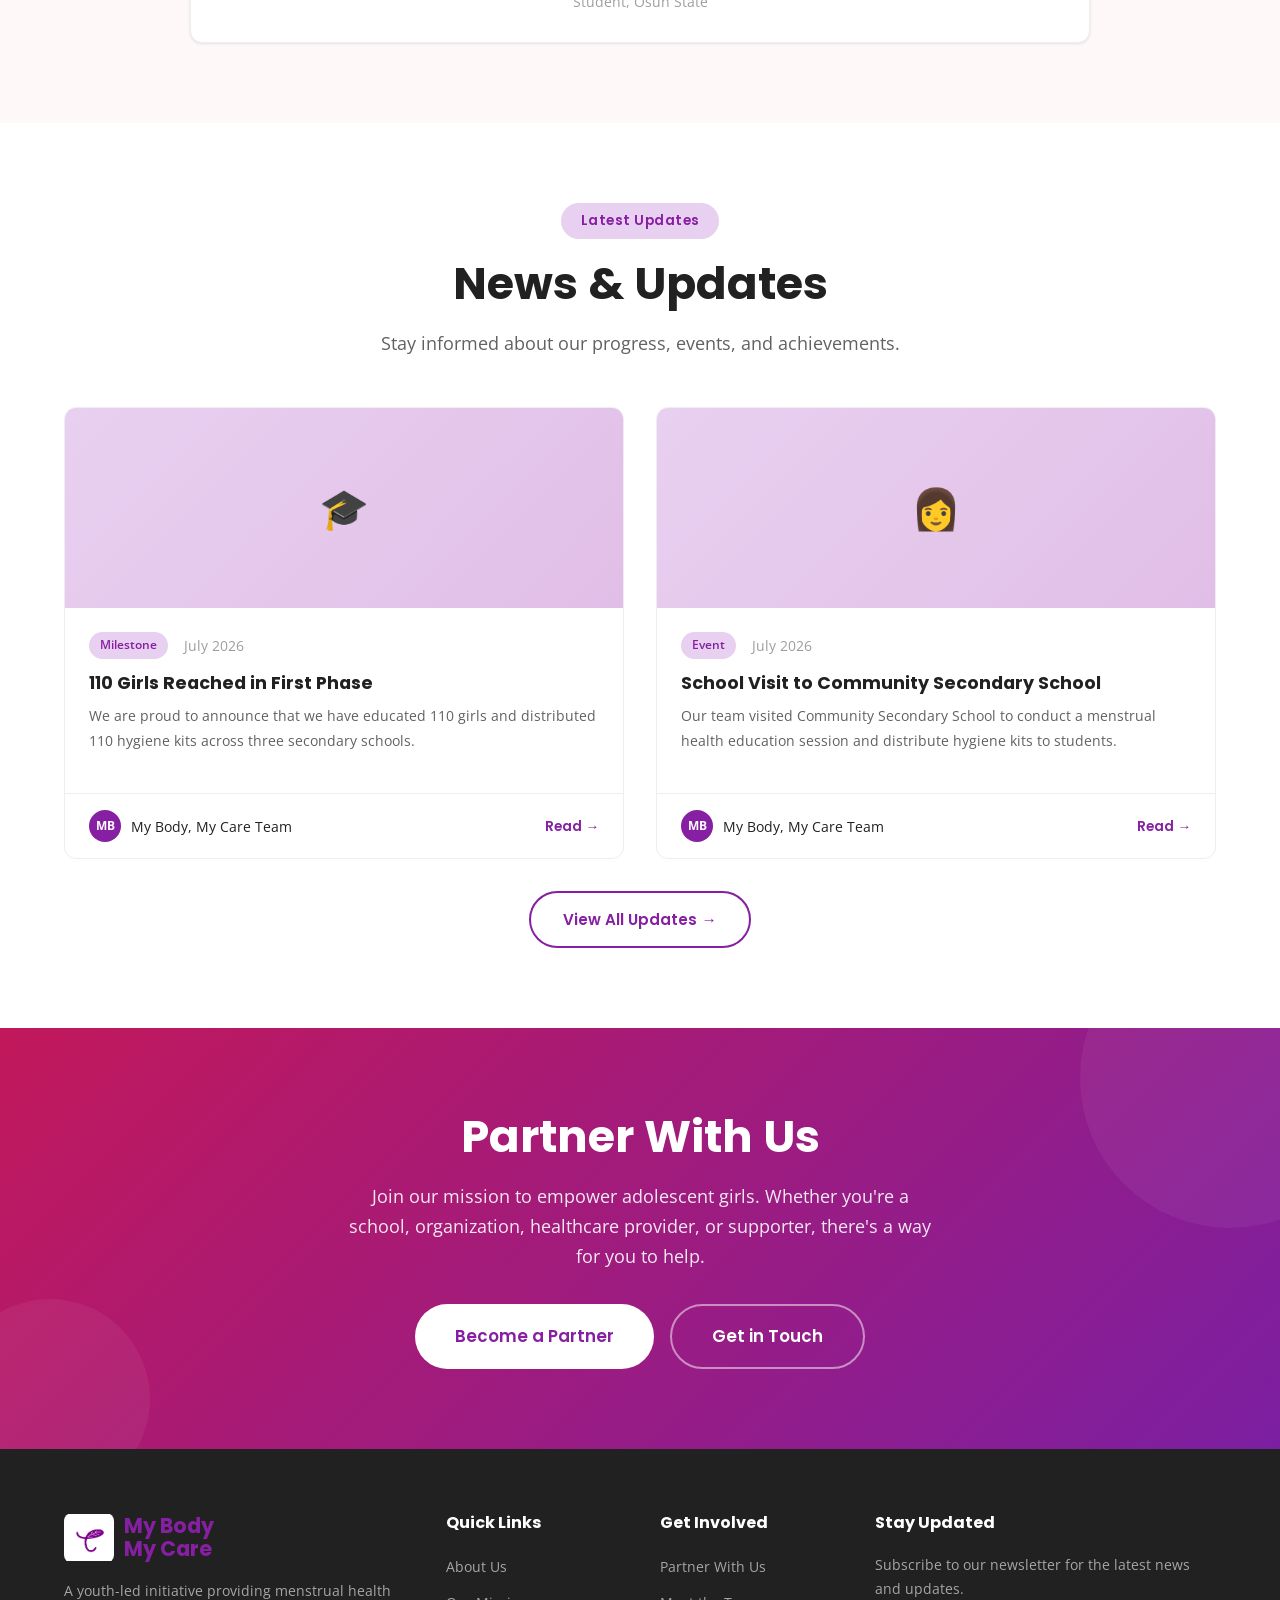
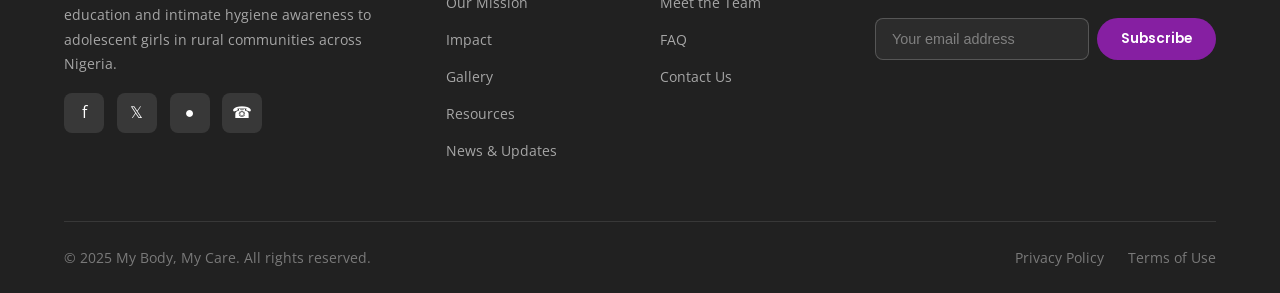
==== commit c9be5a15: "Fix GYM badge overlap on mobile: inline centered above content" ====
--- a/index.html
+++ b/index.html
@@ -13,7 +13,7 @@
   <link rel="preconnect" href="https://fonts.googleapis.com">
   <link rel="preconnect" href="https://fonts.gstatic.com" crossorigin>
   <link href="https://fonts.googleapis.com/css2?family=Open+Sans:wght@400;500;600;700&family=Poppins:wght@400;500;600;700;800&display=swap" rel="stylesheet">
-  <link rel="stylesheet" href="css/style.css?v=3">
+  <link rel="stylesheet" href="css/style.css?v=4">
 </head>
 <body>
 
@@ -90,8 +90,8 @@
           </div>
         </div>
       </div>
-    </div>
-    <span class="hero-badge-floating">&#10024; Global Youth Mobilization Funded Project</span>
+      <span class="hero-badge-floating">&#10024; Global Youth Mobilization Funded Project</span>
+    </div>
   </section>
 
   <!-- About Preview -->
--- a/css/style.css
+++ b/css/style.css
@@ -352,6 +352,7 @@
   min-height: 100vh;
   display: flex;
   align-items: center;
+  padding: 100px 0 40px;
   position: relative;
   overflow: hidden;
   background: linear-gradient(135deg, #C2185B 0%, #7B1FA2 50%, #4A148C 100%);
@@ -1738,6 +1739,17 @@
 
   .hero-stats {
     justify-content: center;
+  }
+
+  .hero-badge-floating {
+    position: relative;
+    right: auto;
+    bottom: auto;
+    border-radius: 50px;
+    margin: 0 auto 1.5rem;
+    display: inline-flex;
+    grid-column: 1 / -1;
+    justify-self: center;
   }
 
   .hero-visual {
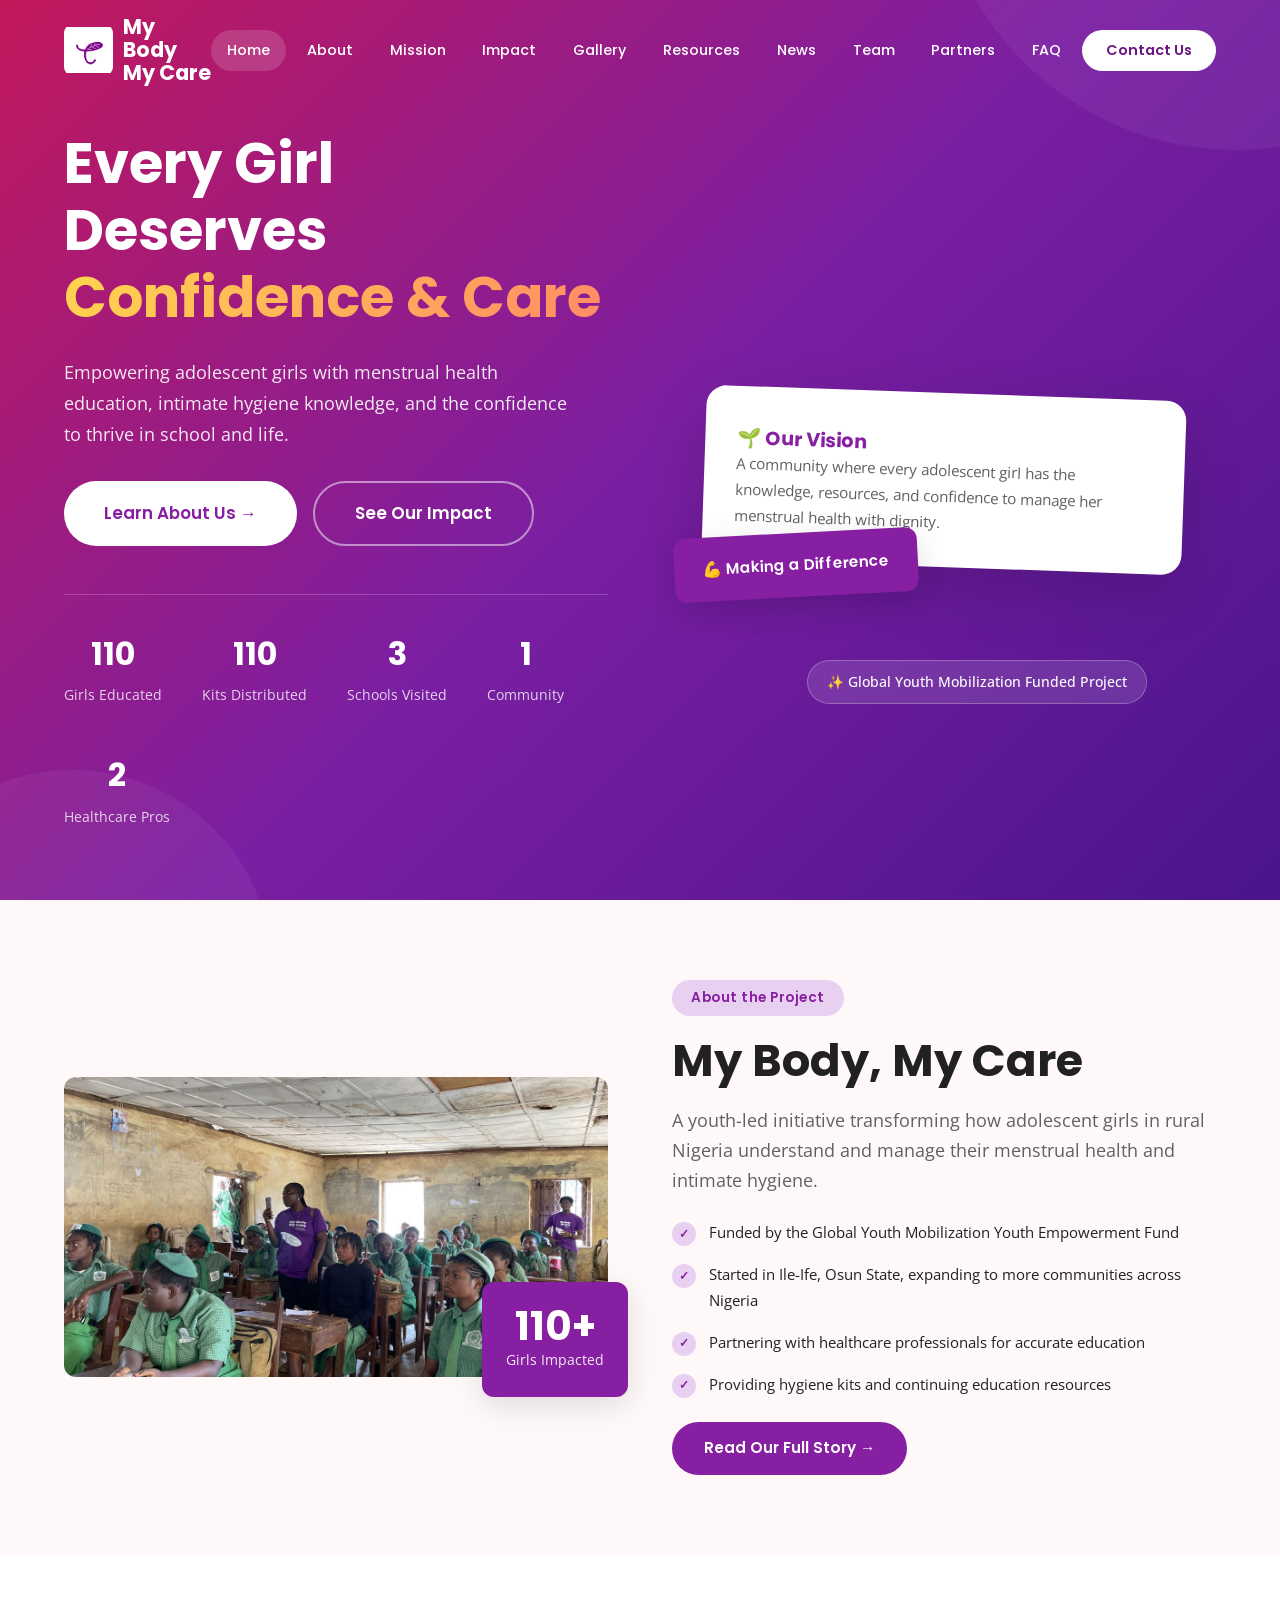
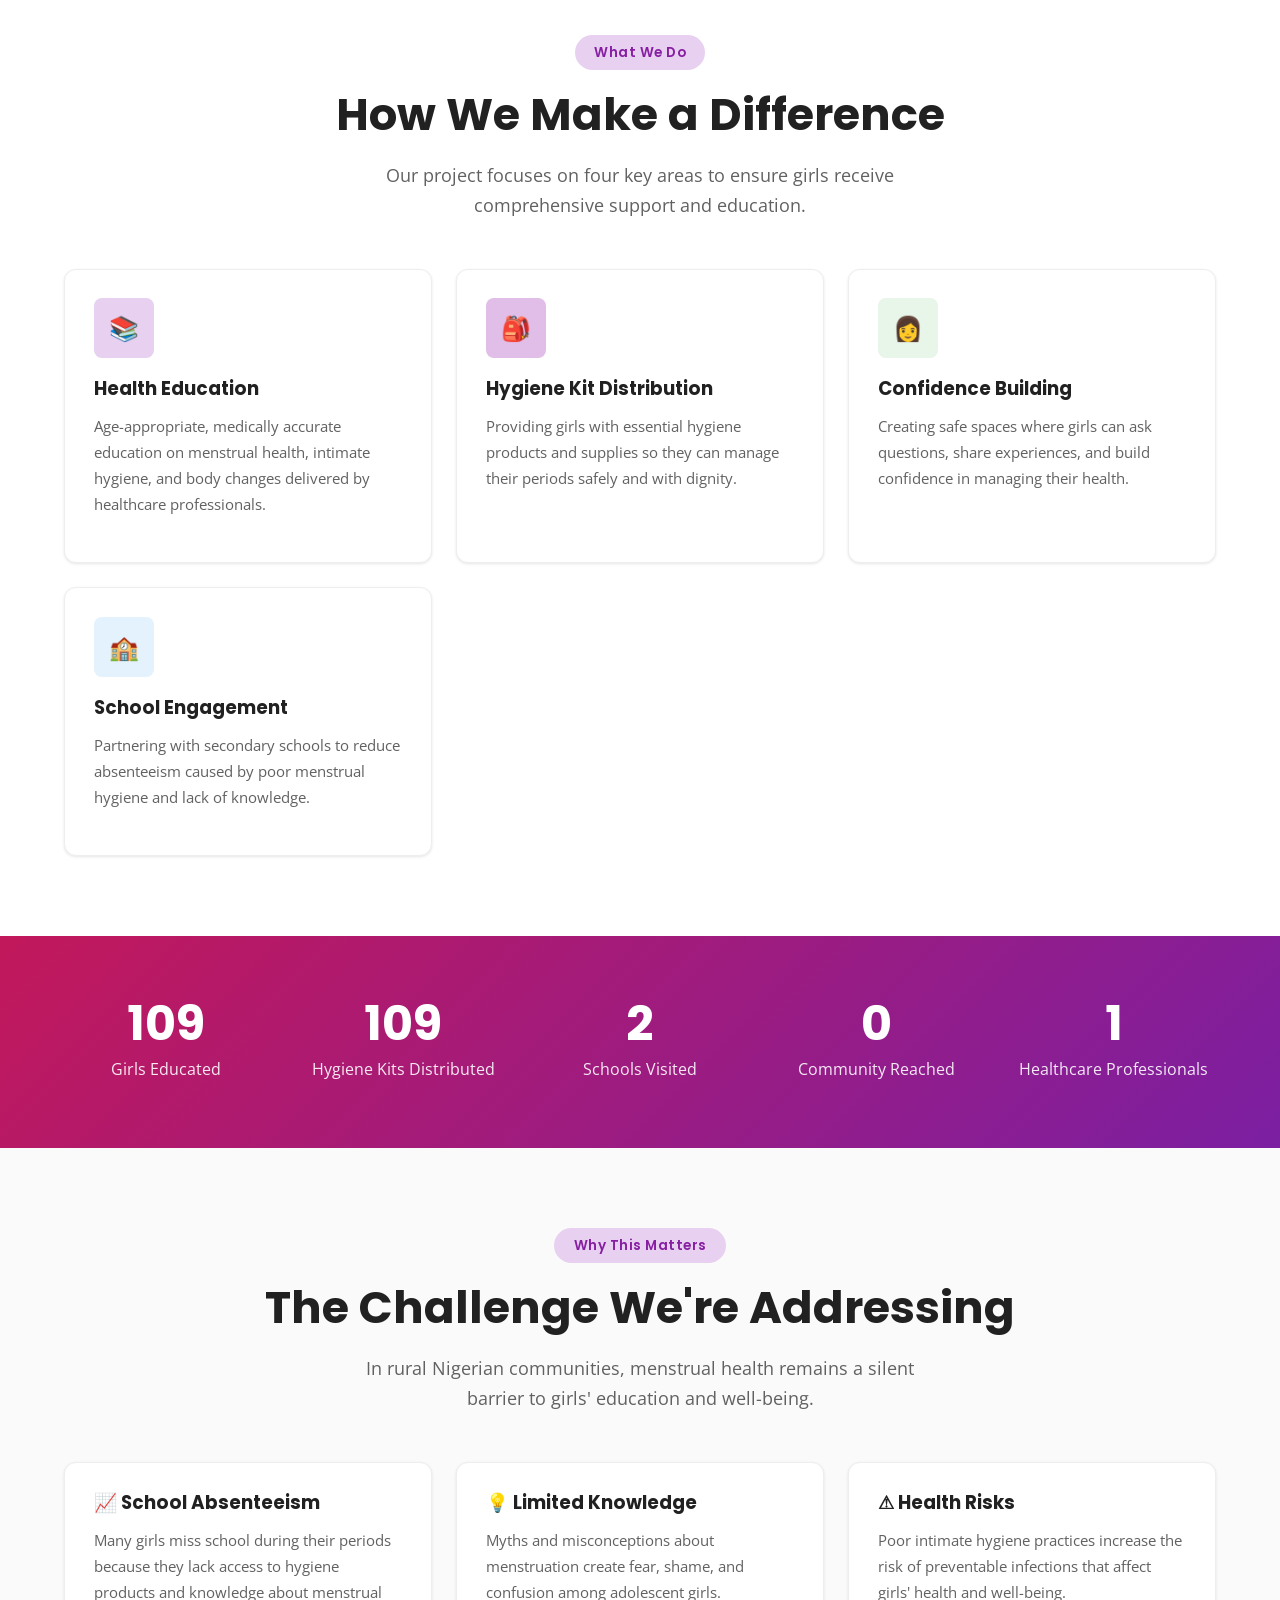
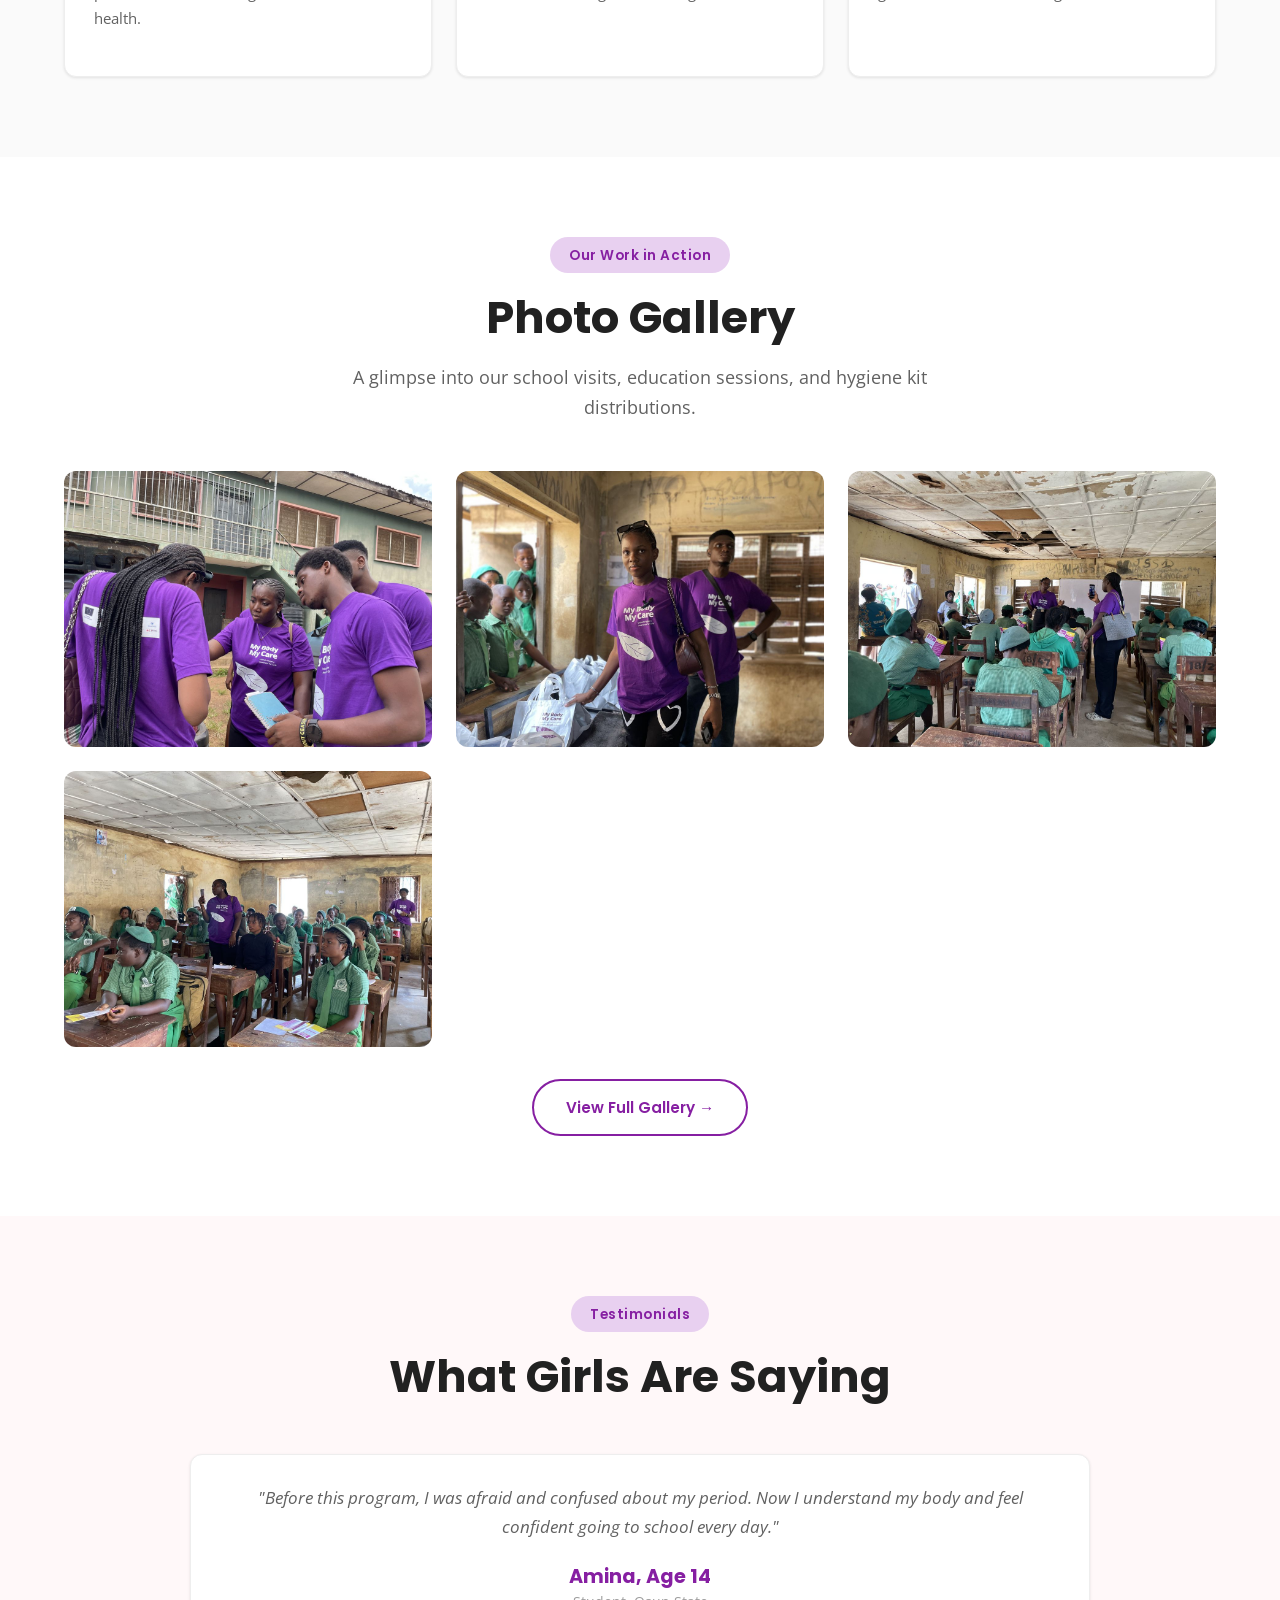
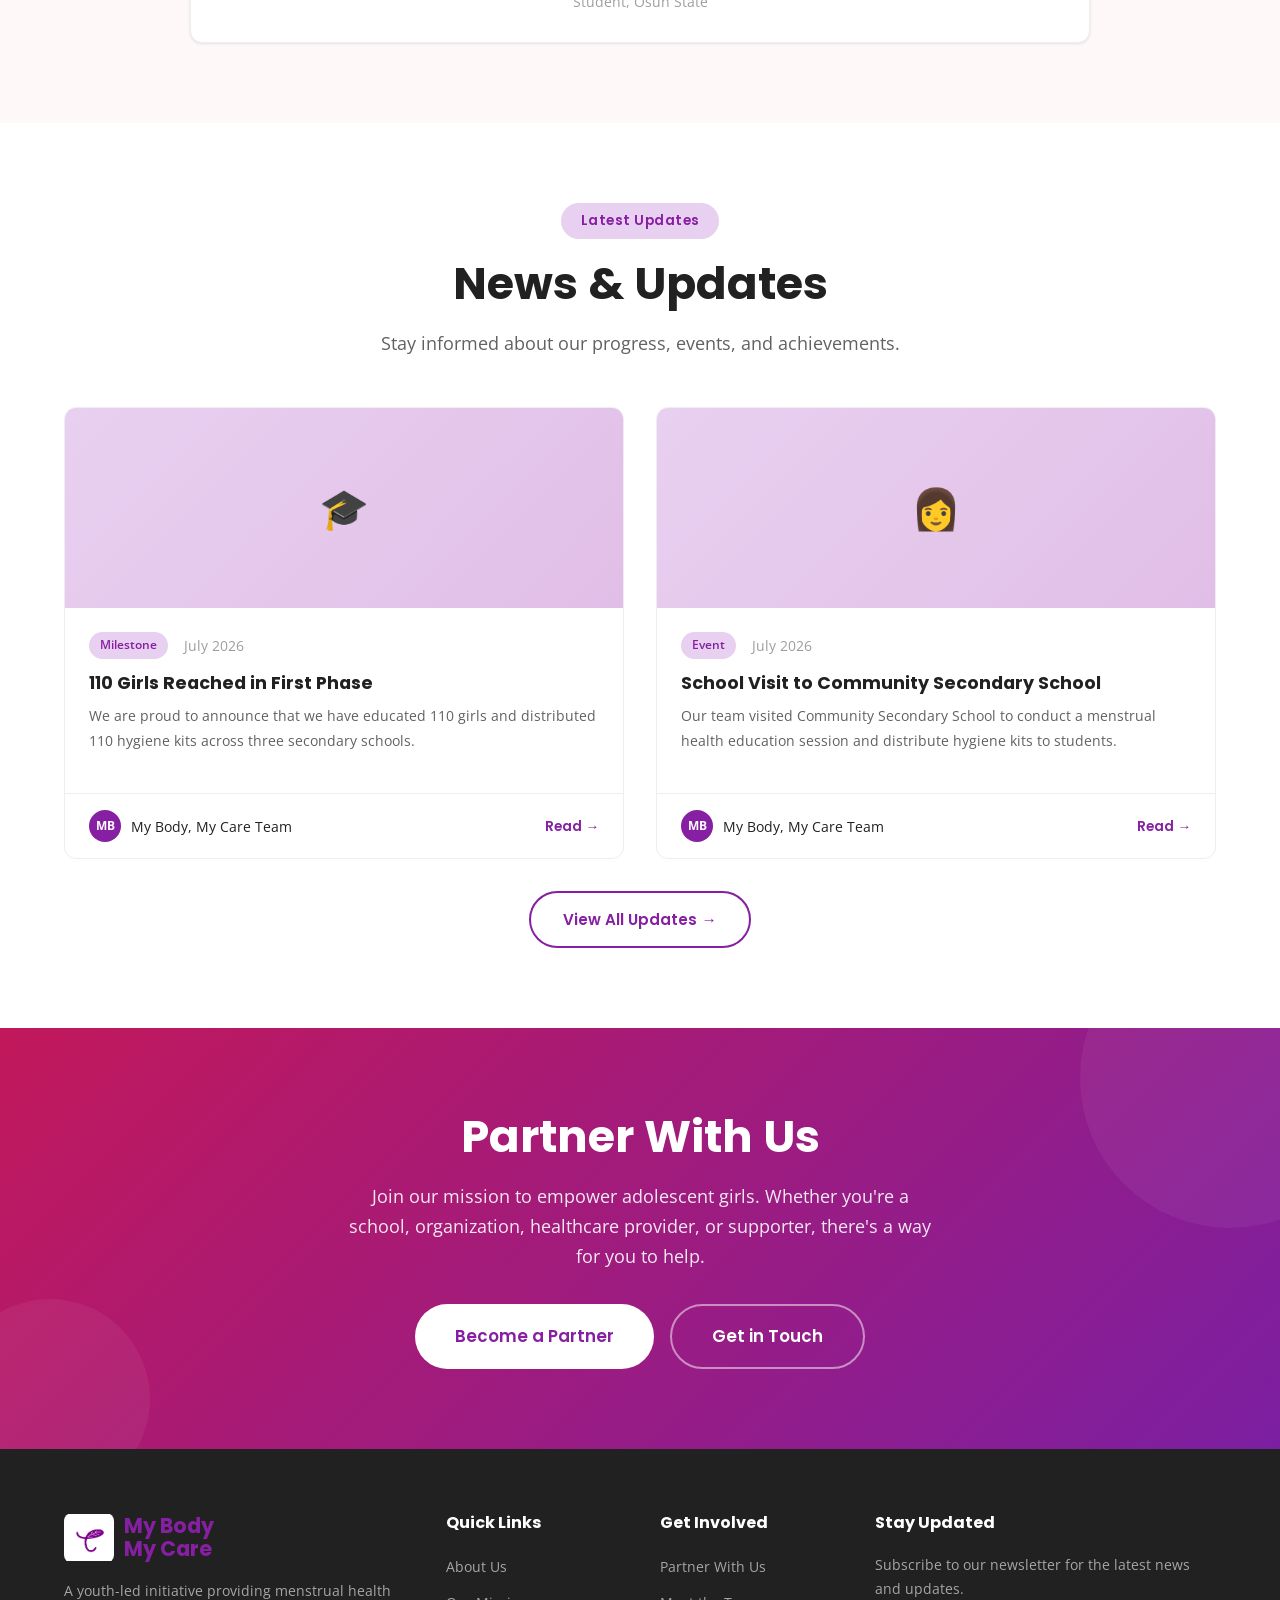
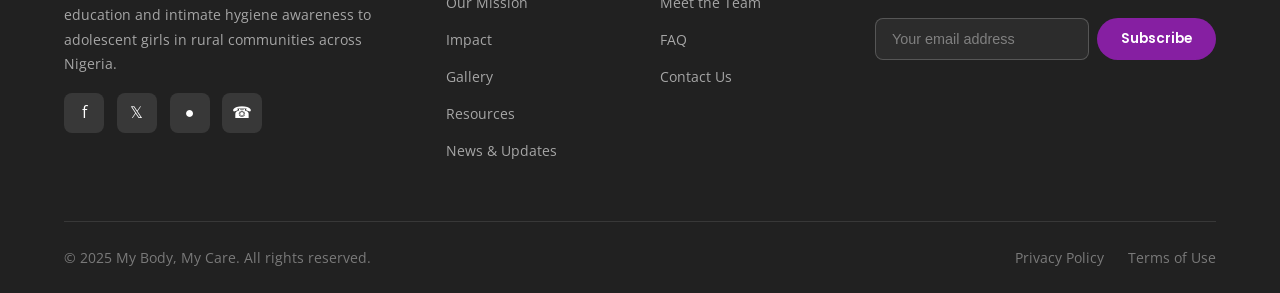
==== commit 547418b6: "Remove all em dashes across the website" ====
--- a/index.html
+++ b/index.html
@@ -116,7 +116,7 @@
             </li>
             <li>
               <span class="check-icon">&#10003;</span>
-              <span>Started in Ile-Ife, Osun State &mdash; expanding to more communities across Nigeria</span>
+              <span>Started in Ile-Ife, Osun State, expanding to more communities across Nigeria</span>
             </li>
             <li>
               <span class="check-icon">&#10003;</span>
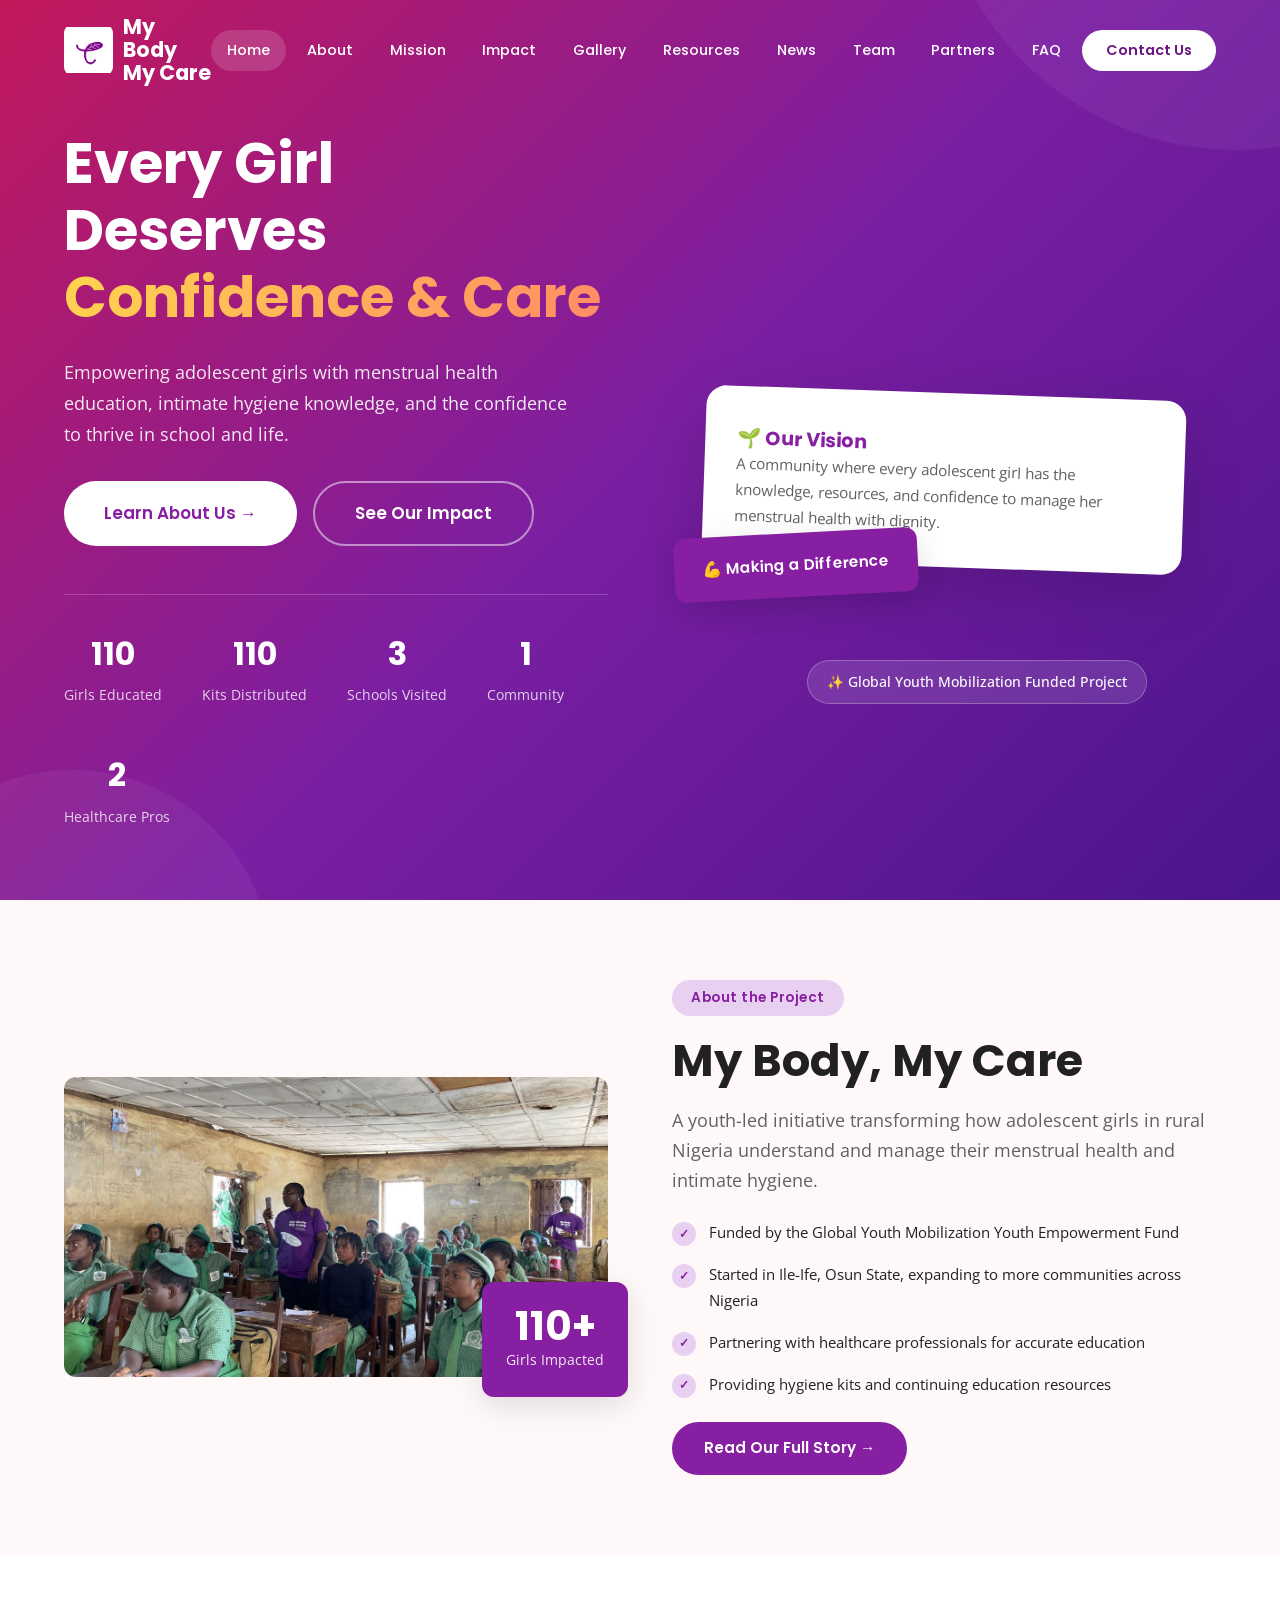
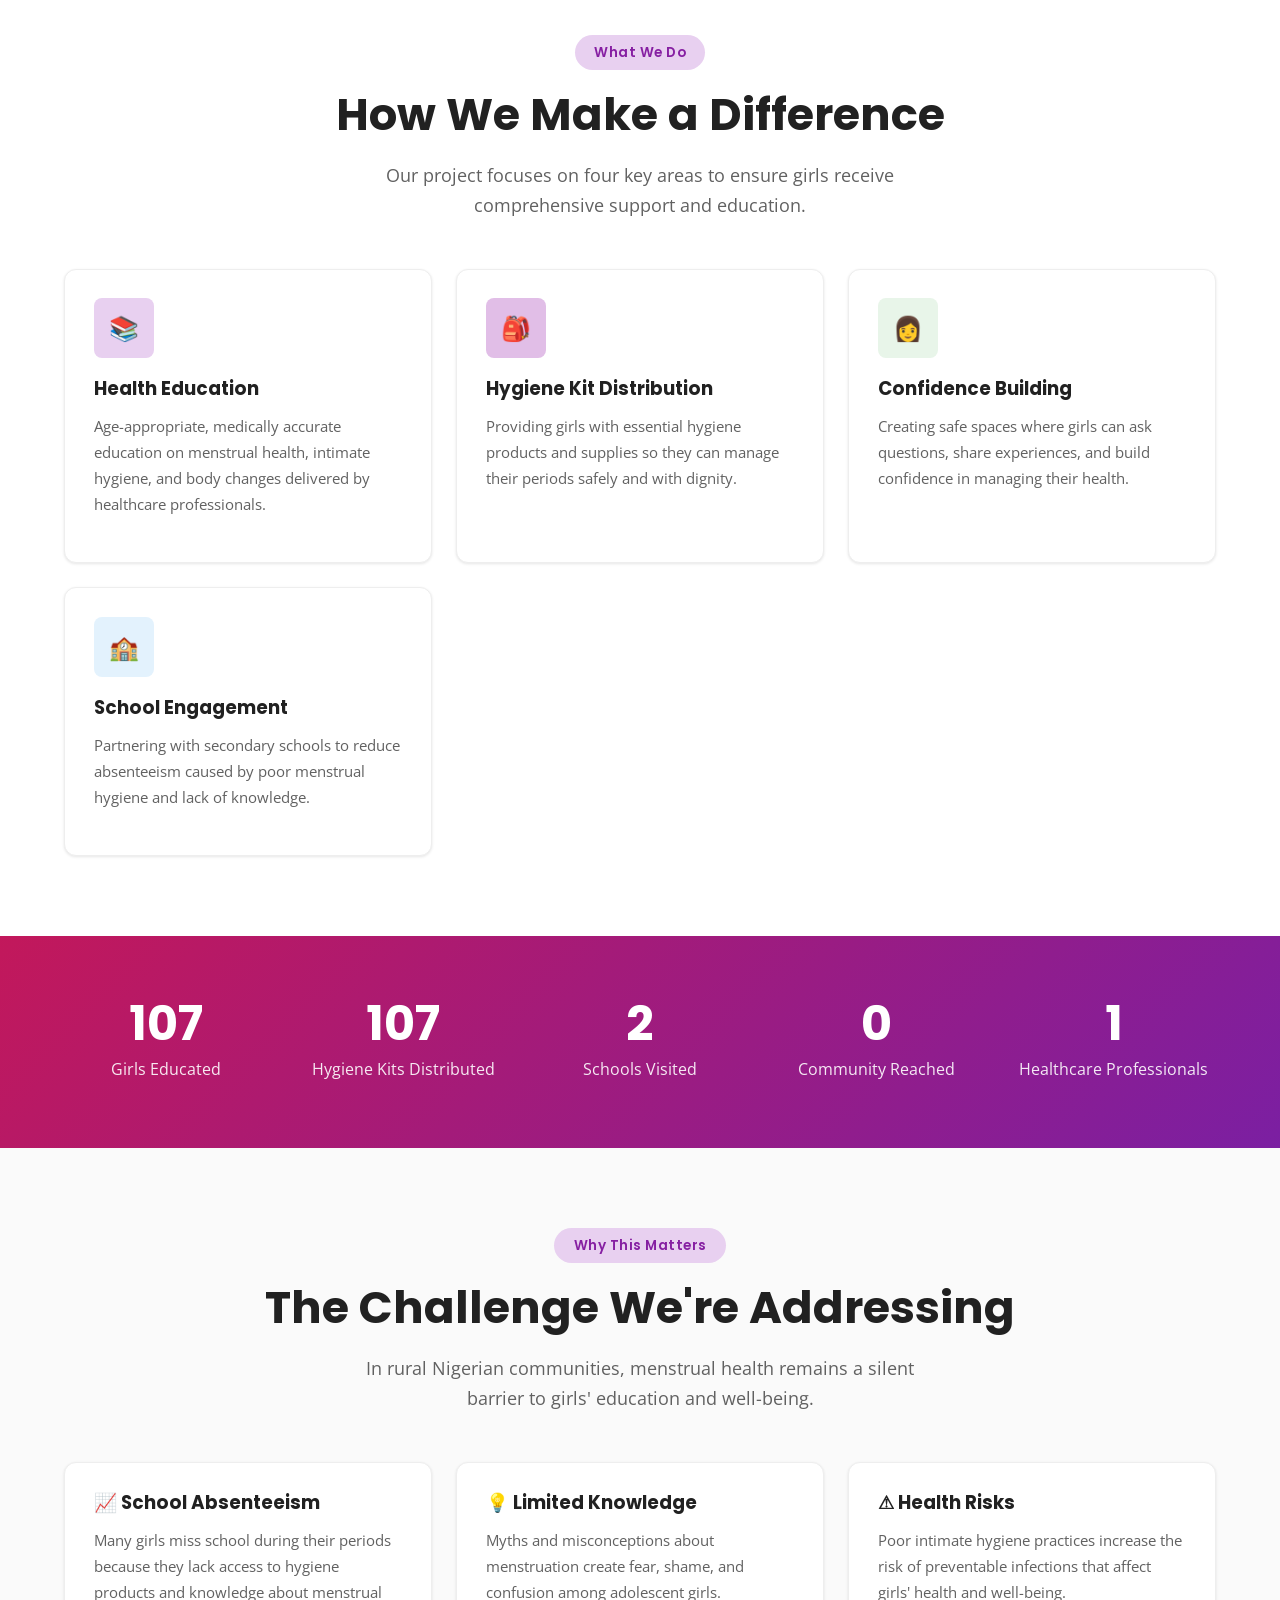
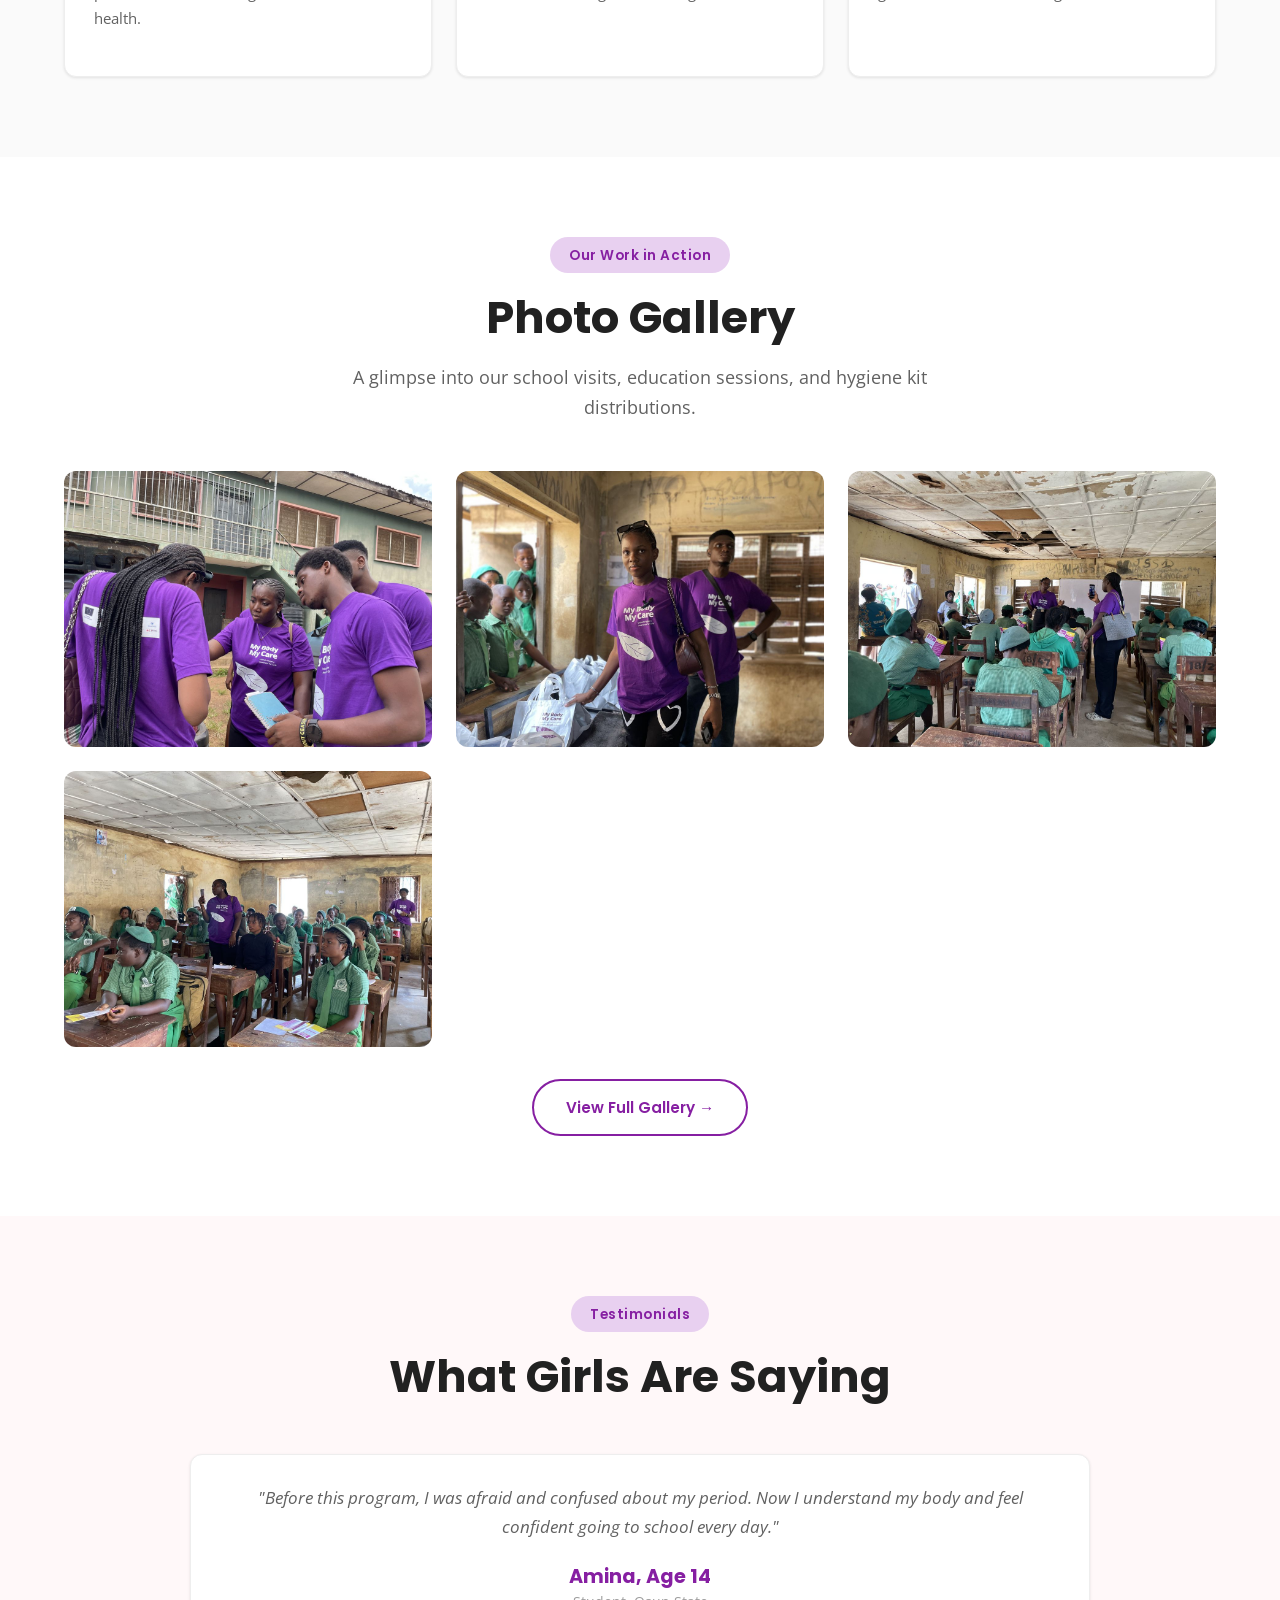
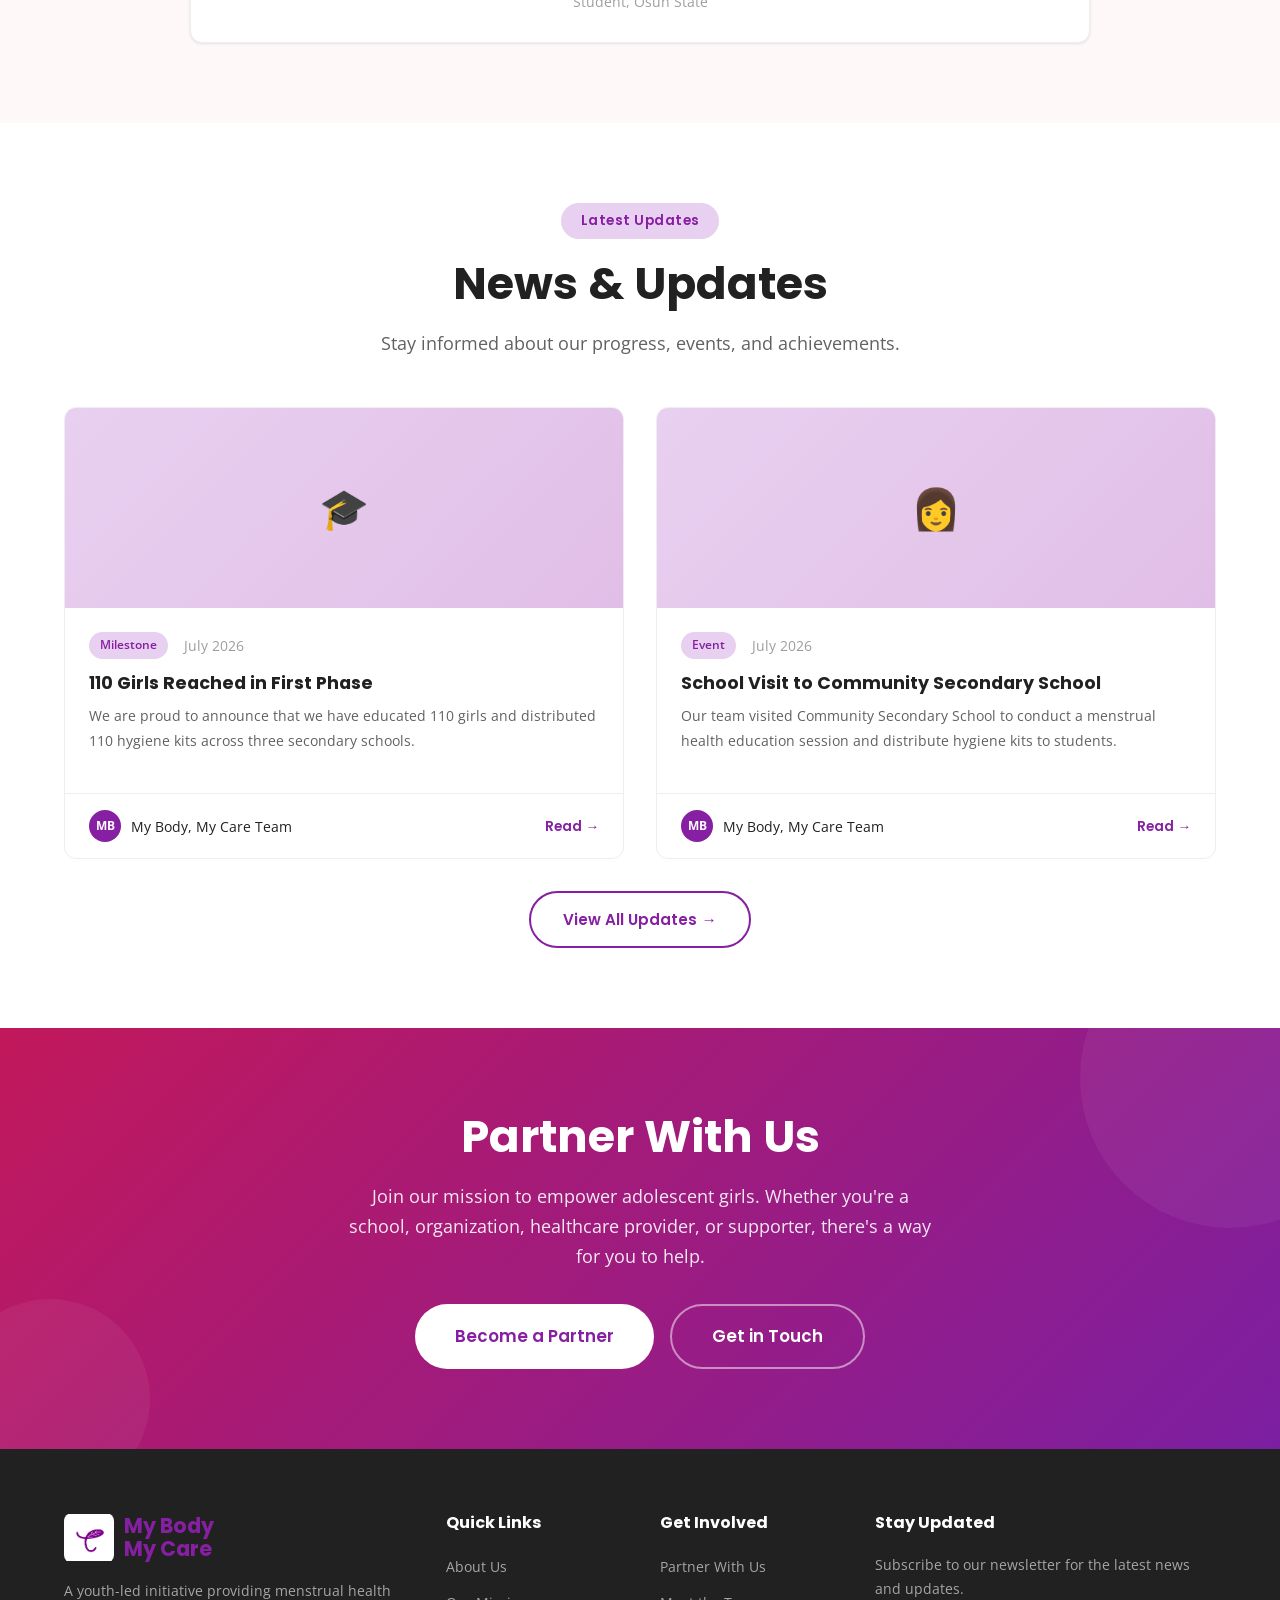
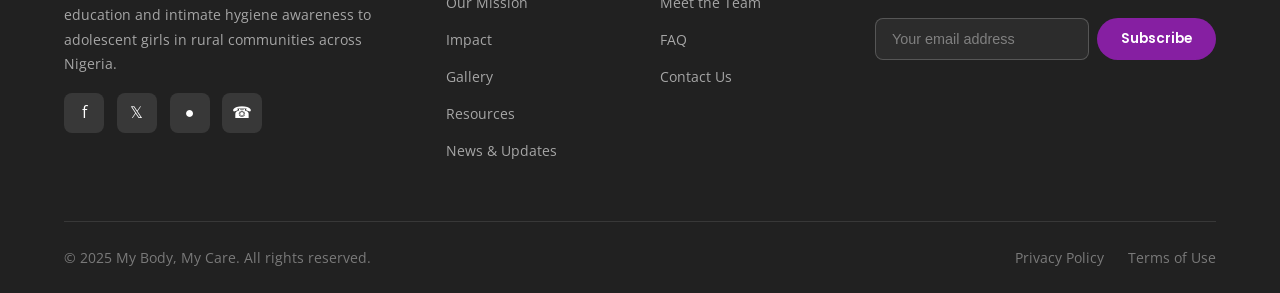
==== commit 702f96a6: "Fix Read More toggle: use display toggle instead of max-height for reliability" ====
--- a/index.html
+++ b/index.html
@@ -13,7 +13,7 @@
   <link rel="preconnect" href="https://fonts.googleapis.com">
   <link rel="preconnect" href="https://fonts.gstatic.com" crossorigin>
   <link href="https://fonts.googleapis.com/css2?family=Open+Sans:wght@400;500;600;700&family=Poppins:wght@400;500;600;700;800&display=swap" rel="stylesheet">
-  <link rel="stylesheet" href="css/style.css?v=4">
+  <link rel="stylesheet" href="css/style.css?v=5">
 </head>
 <body>
 
--- a/css/style.css
+++ b/css/style.css
@@ -1018,6 +1018,12 @@
   font-family: var(--font-heading);
   font-weight: 700;
   color: var(--white);
+  overflow: hidden;
+}
+
+.team-avatar img {
+  object-fit: cover;
+  object-position: top;
 }
 
 .team-avatar.pink { background: linear-gradient(135deg, var(--primary), var(--primary-dark)); }
@@ -1250,6 +1256,28 @@
 
 .read-more:hover {
   gap: 0.6rem;
+}
+
+.blog-full {
+  display: none;
+  margin-top: 0;
+}
+
+.blog-full.open {
+  display: block;
+  margin-top: 1rem;
+  animation: fadeIn 0.3s ease;
+}
+
+.blog-full p {
+  margin-bottom: 0.8rem;
+  color: var(--gray-600);
+  font-size: 0.95rem;
+  line-height: 1.7;
+}
+
+.read-more.expanded {
+  color: var(--primary-dark);
 }
 
 /* ---------- Contact ---------- */
@@ -1886,6 +1914,77 @@
   }
 }
 
+/* ---------- Testimonial Carousel ---------- */
+.testimonial-carousel {
+  max-width: 700px;
+  margin: 0 auto;
+  overflow: hidden;
+  position: relative;
+}
+
+.testimonial-track {
+  display: flex;
+  transition: transform 0.4s ease;
+}
+
+.testimonial-slide {
+  min-width: 100%;
+  padding: 0 1rem;
+  box-sizing: border-box;
+}
+
+.testimonial-slide .card {
+  margin: 0;
+}
+
+.testimonial-controls {
+  display: flex;
+  align-items: center;
+  justify-content: center;
+  gap: 1rem;
+  margin-top: 1.5rem;
+}
+
+.testimonial-btn {
+  width: 40px;
+  height: 40px;
+  border-radius: 50%;
+  border: 2px solid var(--primary);
+  background: var(--white);
+  color: var(--primary);
+  font-size: 1.1rem;
+  cursor: pointer;
+  display: flex;
+  align-items: center;
+  justify-content: center;
+  transition: var(--transition);
+}
+
+.testimonial-btn:hover {
+  background: var(--primary);
+  color: var(--white);
+}
+
+.testimonial-dots {
+  display: flex;
+  gap: 0.5rem;
+}
+
+.testimonial-dot {
+  width: 10px;
+  height: 10px;
+  border-radius: 50%;
+  background: var(--gray-300);
+  border: none;
+  cursor: pointer;
+  transition: var(--transition);
+}
+
+.testimonial-dot.active {
+  background: var(--primary);
+  transform: scale(1.2);
+}
+
 /* ---------- Print Styles ---------- */
 @media print {
   .navbar, .footer, .back-to-top, .menu-toggle {
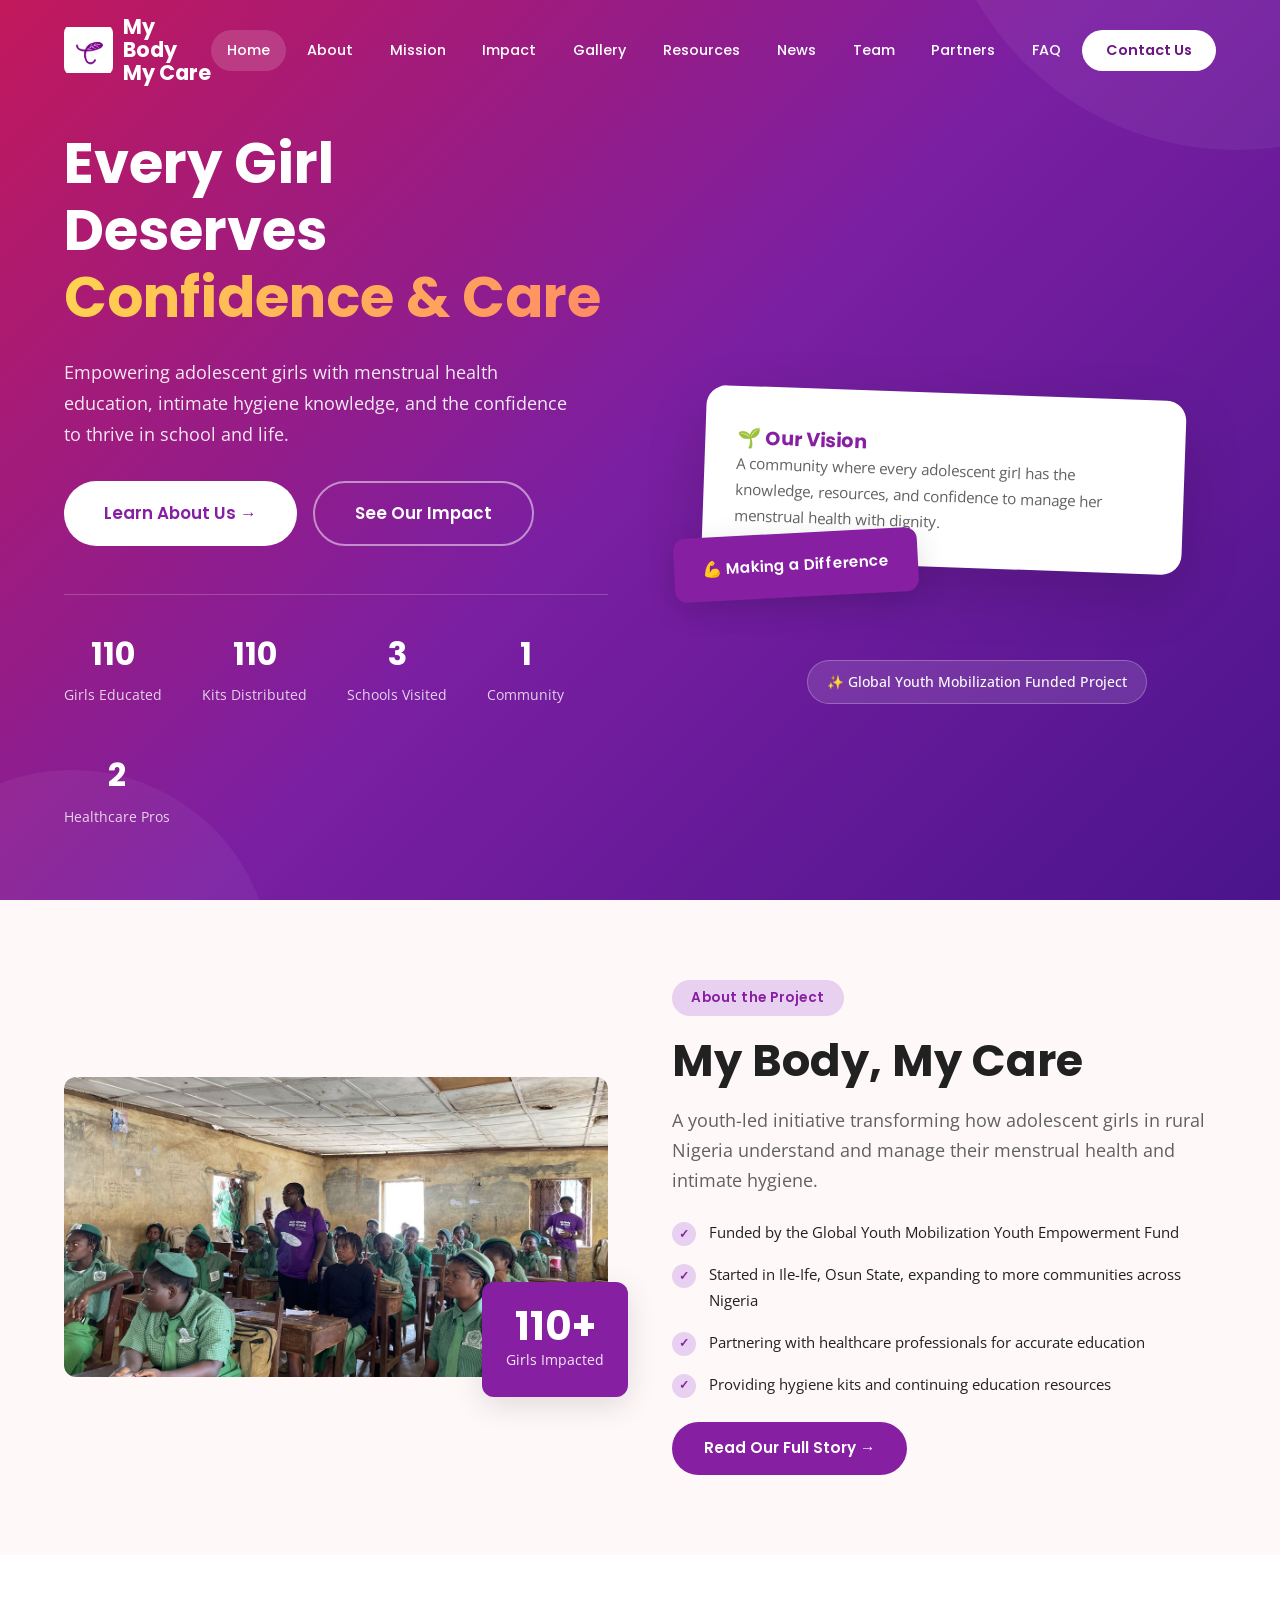
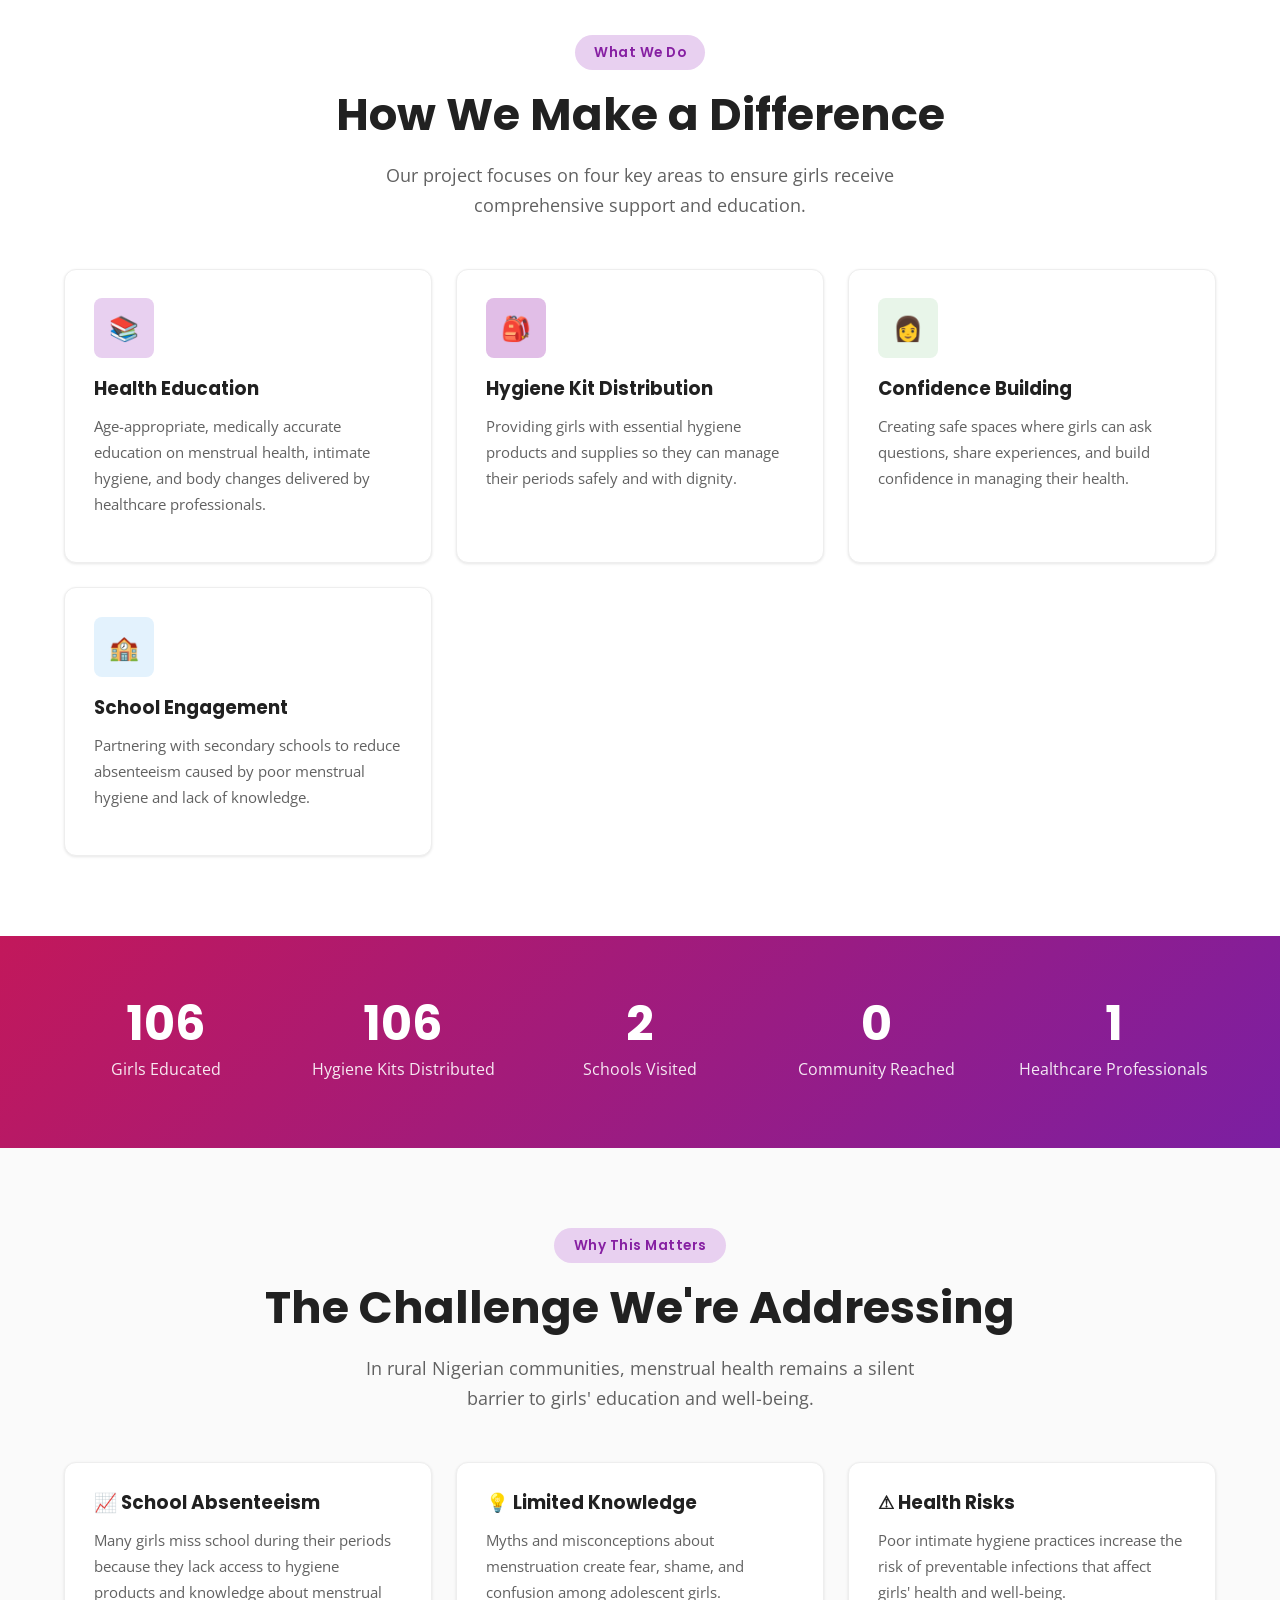
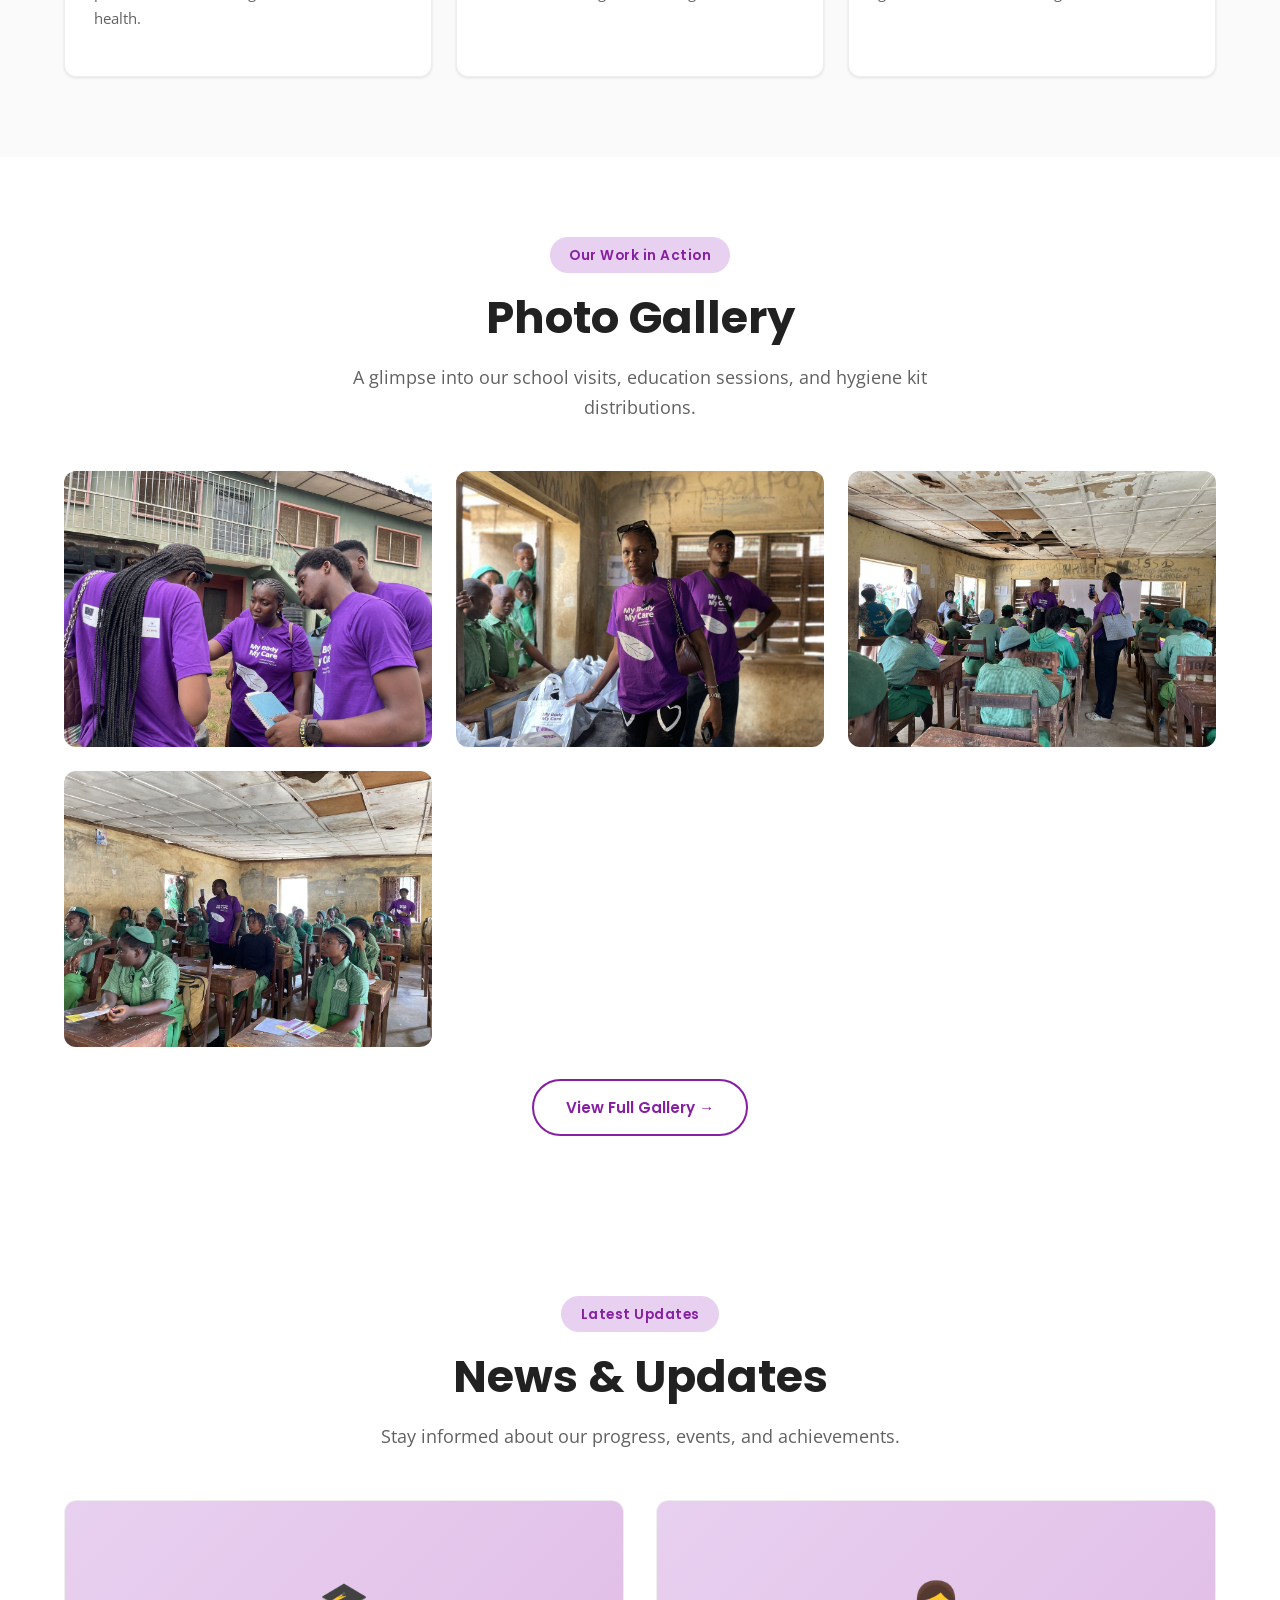
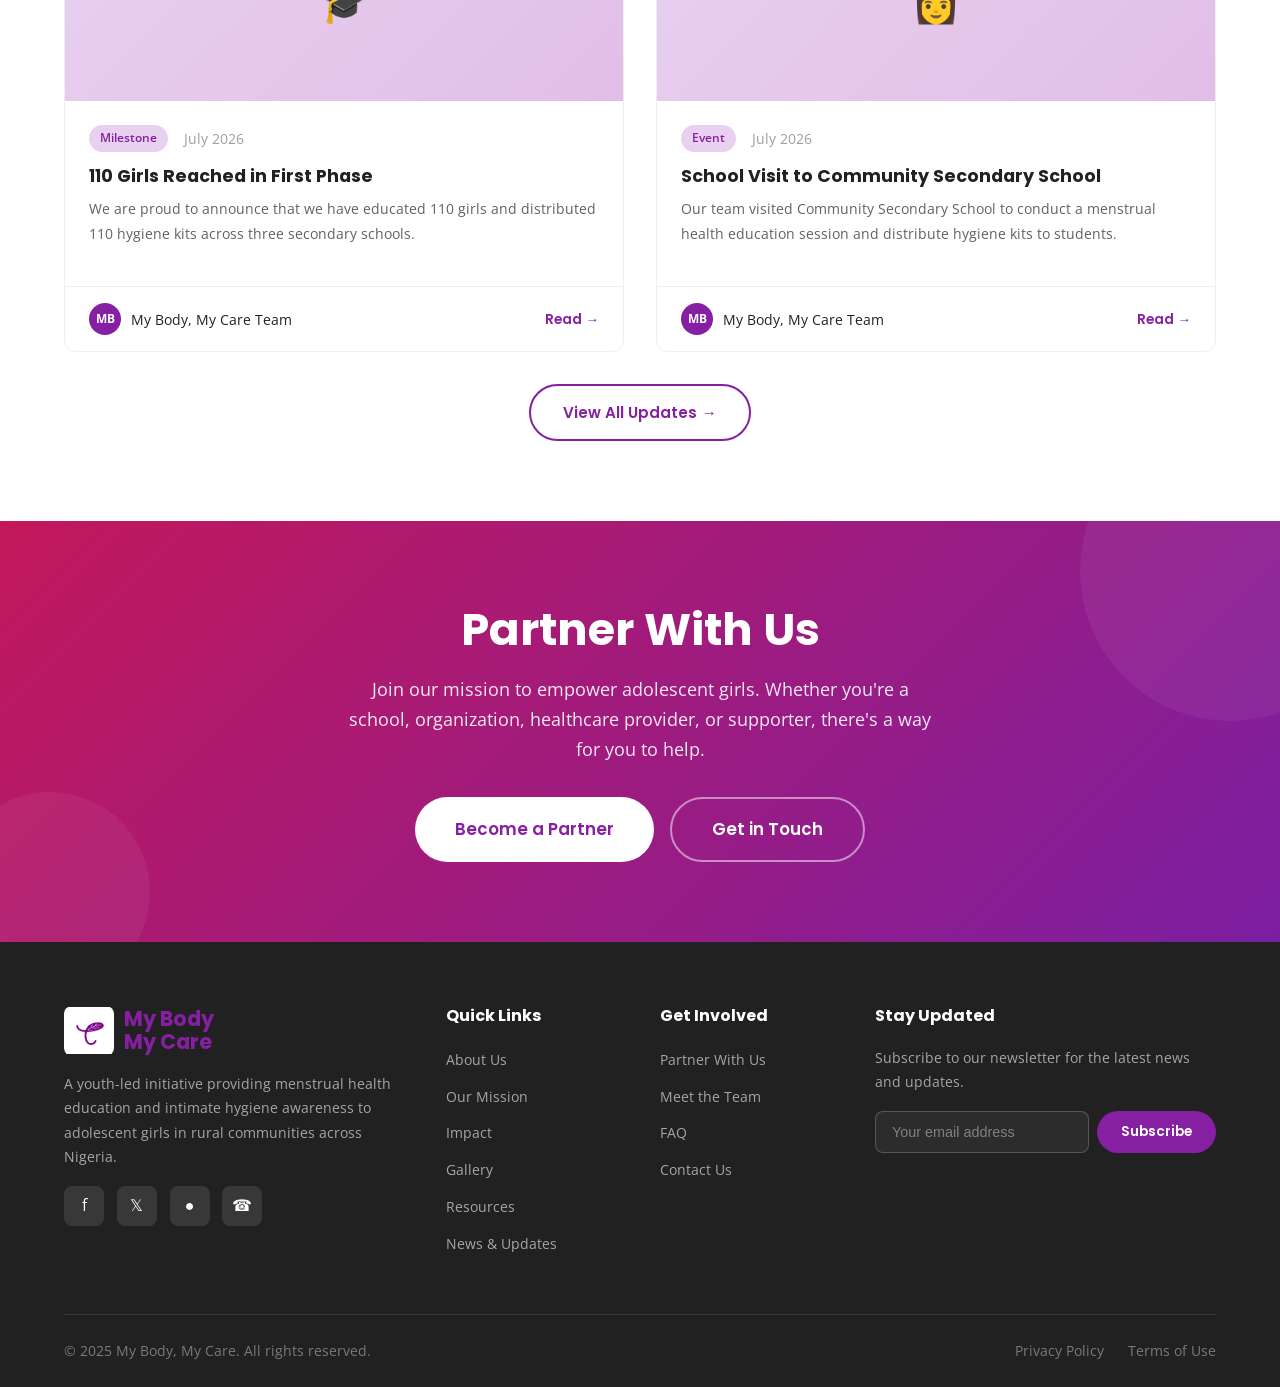
==== commit f4e6bd43: "Remove redundant testimonial section from home page" ====
--- a/index.html
+++ b/index.html
@@ -277,25 +277,6 @@
     </div>
   </section>
 
-  <!-- Testimonial -->
-  <section class="py-section bg-pink">
-    <div class="container">
-      <div class="section-header fade-up">
-        <span class="section-badge">Testimonials</span>
-        <h2 class="section-title">What Girls Are Saying</h2>
-      </div>
-      <div class="features-grid" style="max-width:900px;margin:0 auto;">
-        <div class="card fade-up">
-          <div class="card-body text-center">
-            <p style="font-style:italic;font-size:1.05rem;color:var(--gray-700);margin-bottom:1.5rem;">"Before this program, I was afraid and confused about my period. Now I understand my body and feel confident going to school every day."</p>
-            <h4 style="color:var(--primary);">Amina, Age 14</h4>
-            <p style="font-size:0.85rem;color:var(--gray-500);margin:0;">Student, Osun State</p>
-          </div>
-        </div>
-      </div>
-    </div>
-  </section>
-
   <!-- Latest News Preview -->
   <section class="py-section">
     <div class="container">
